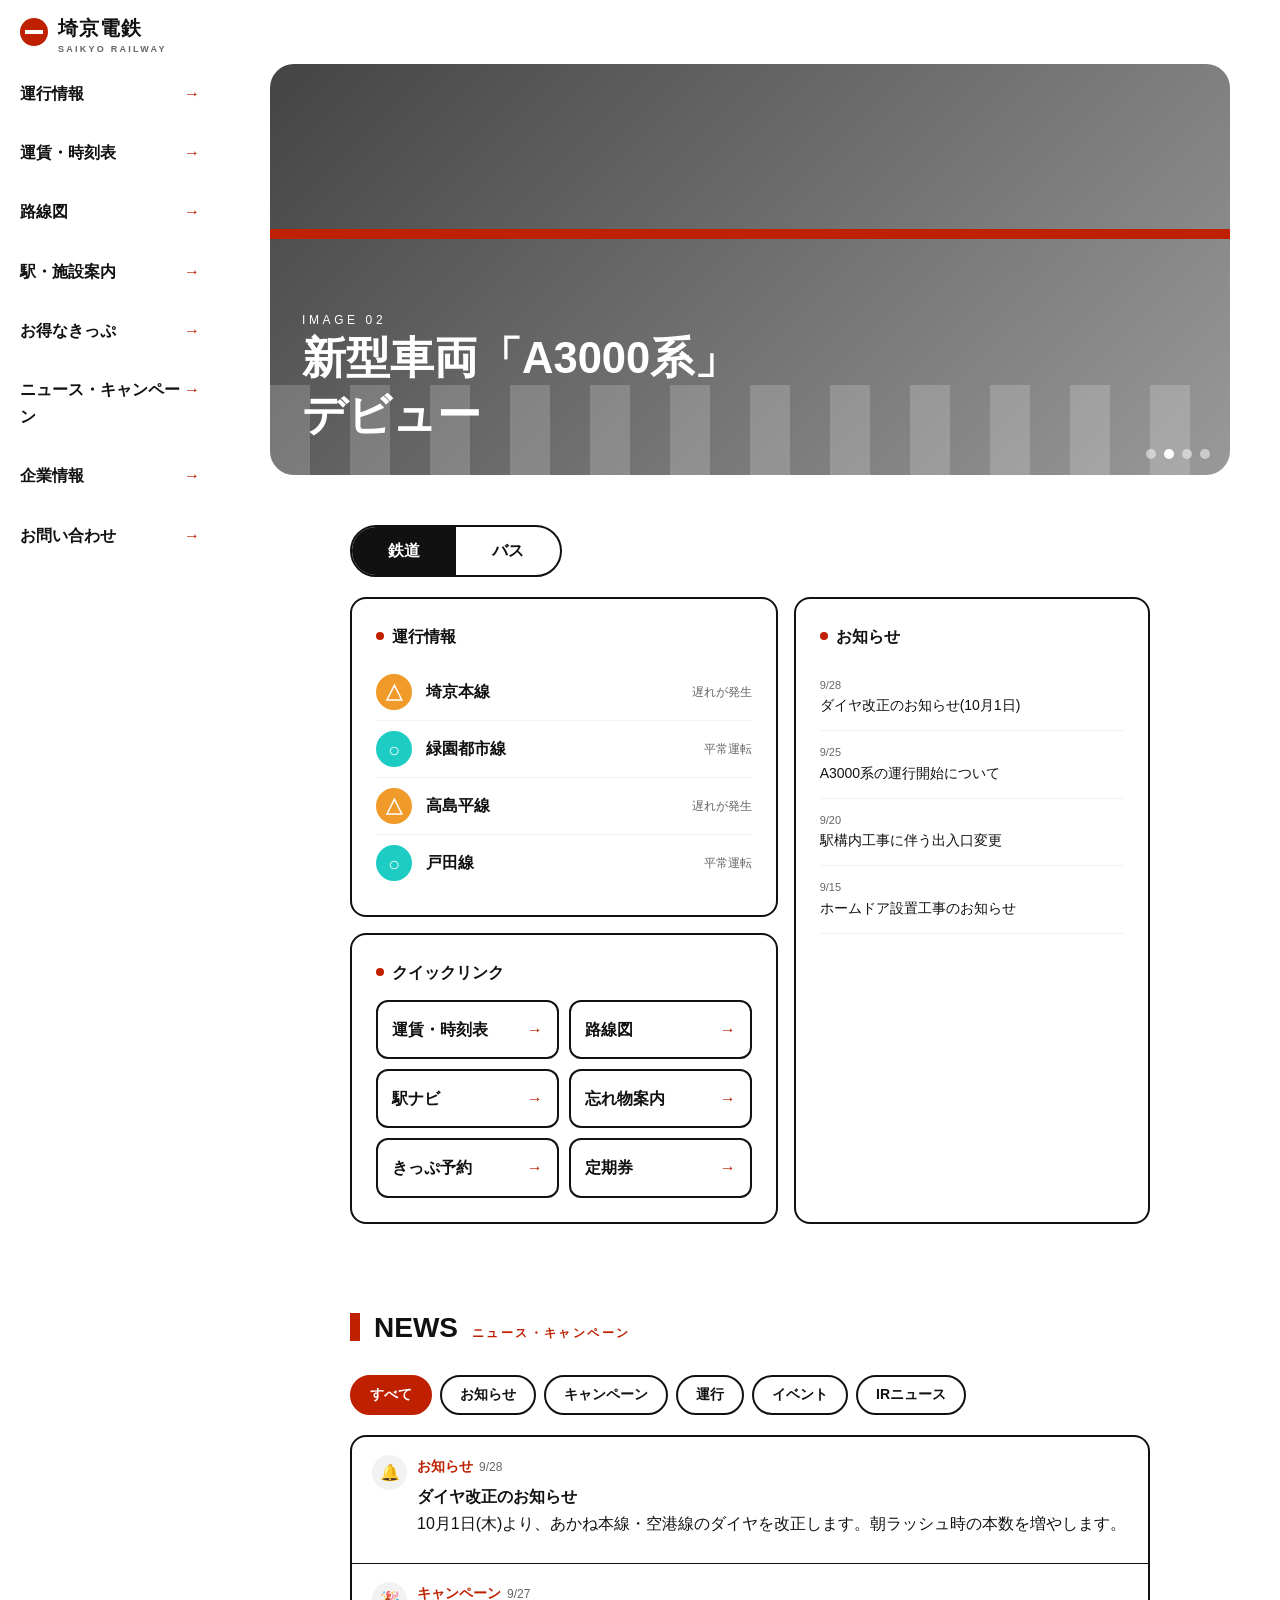
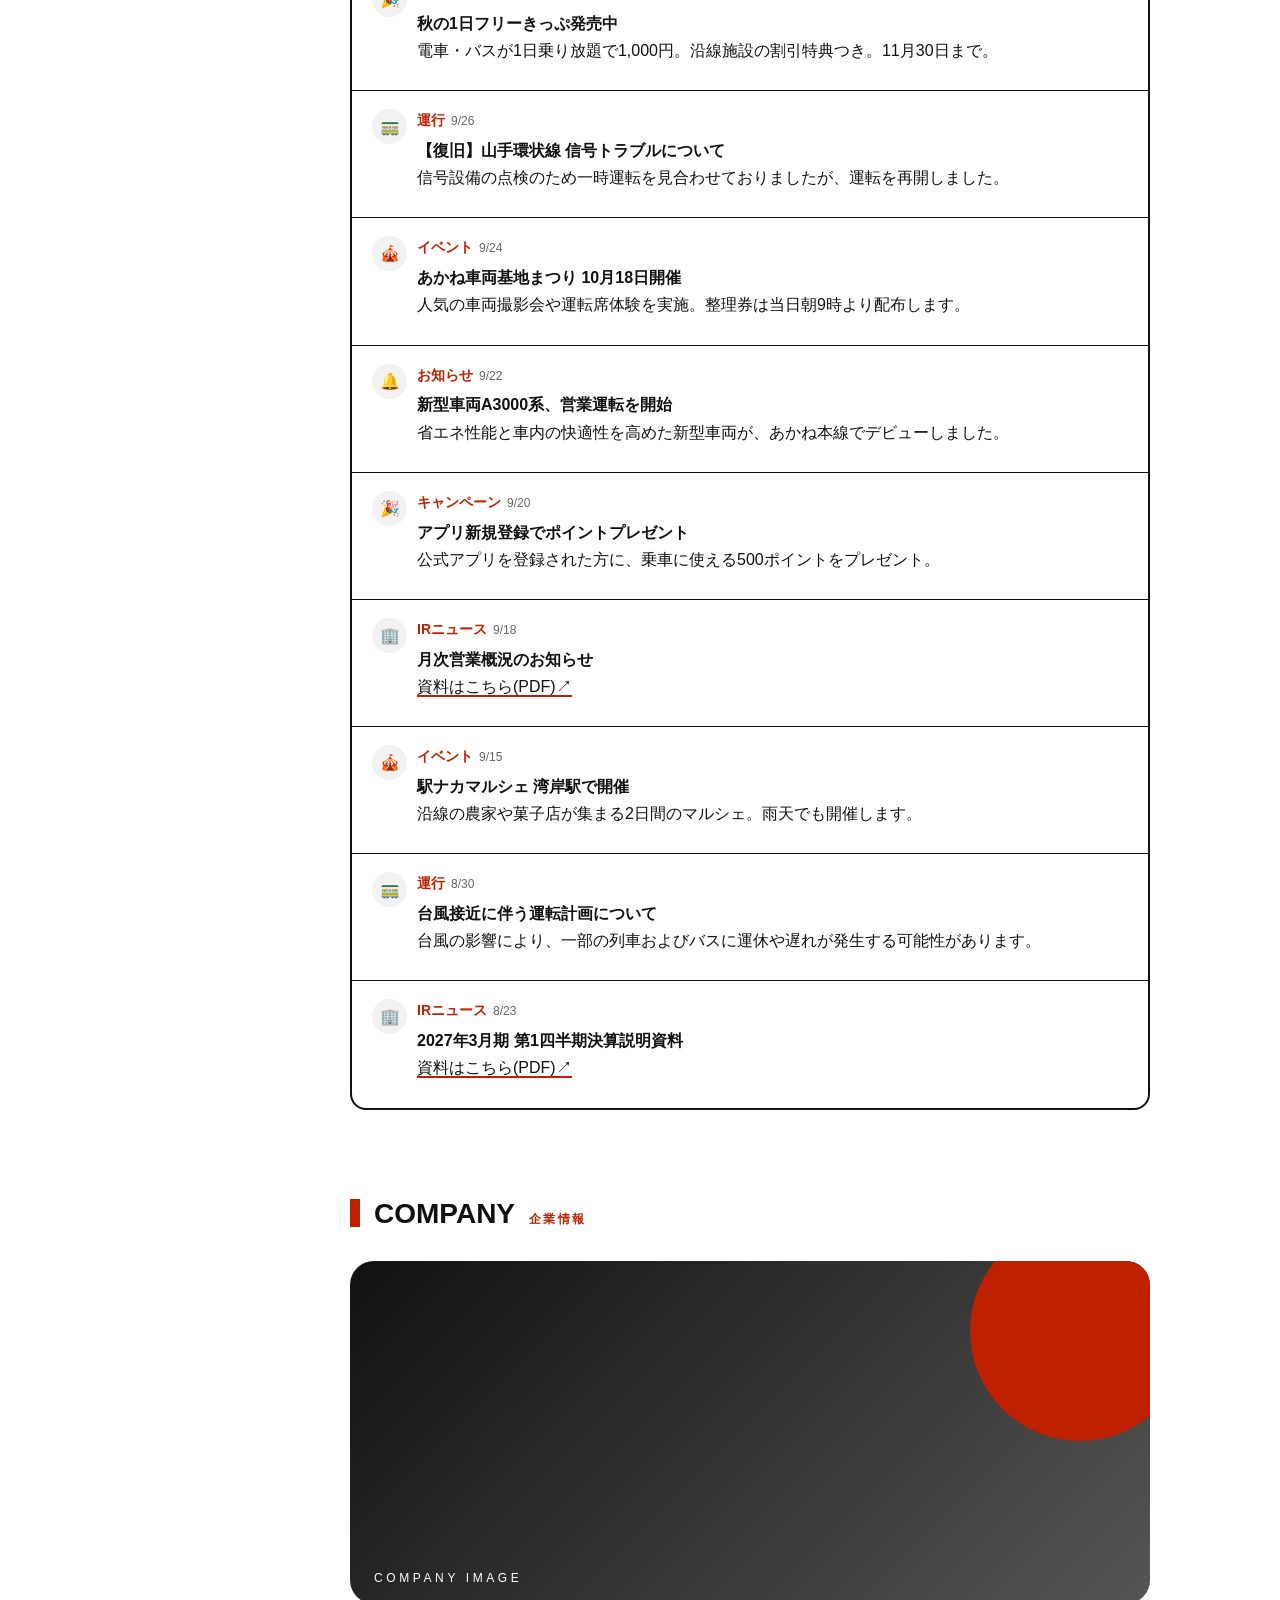
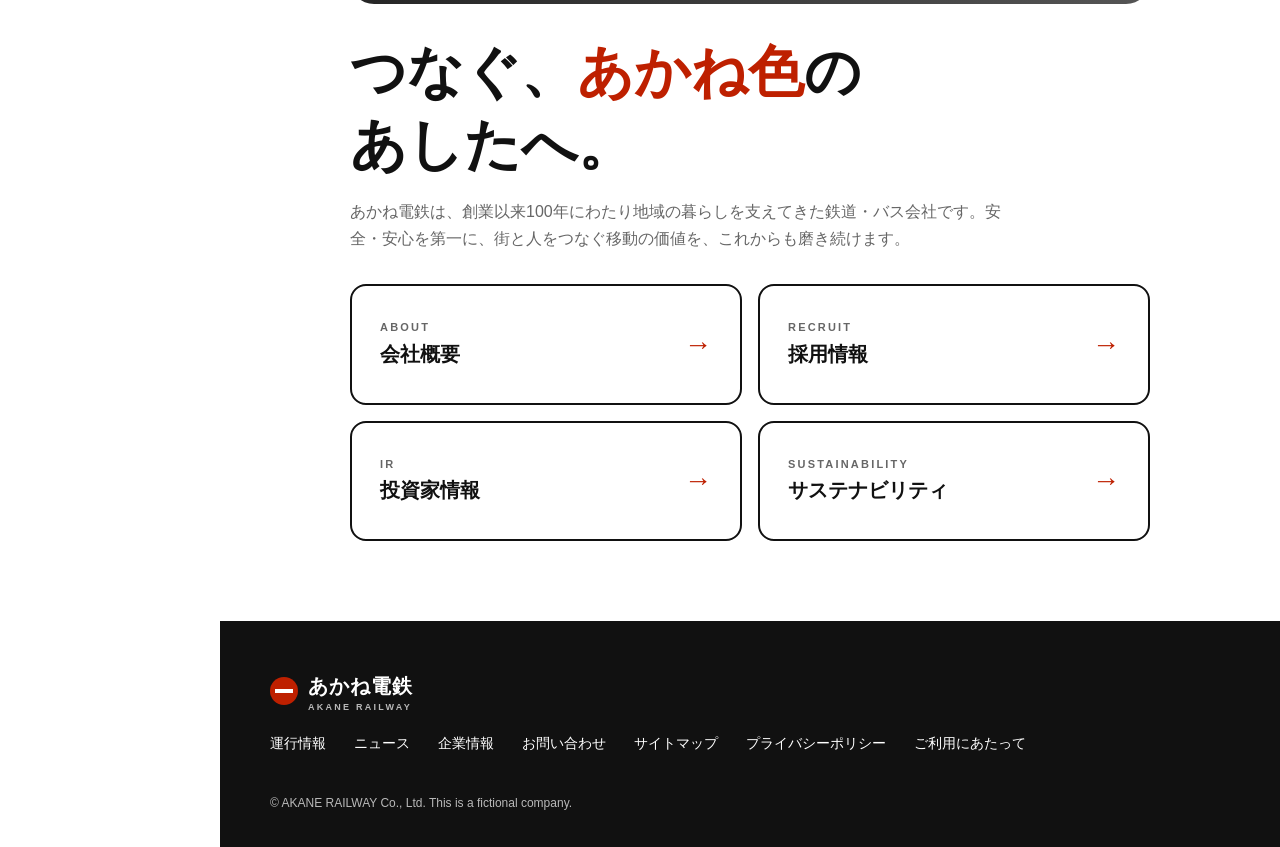
==== index.html @ d35dcc53 "add index" ====
<!DOCTYPE html>
<html lang="ja">

<head>
    <meta charset="UTF-8">
    <meta name="viewport" content="width=device-width, initial-scale=1, viewport-fit=cover">
    <title>埼京電鉄 | SAIKYO RAILWAY</title>
    <style>
        :root {
            --bg: #fff;
            --fg: #111;
            --sub: #666;
            --line: #111;
            --soft: #f2f2f2;
            --ac: #BE2000;
            --gap: 50px;
            --hh: 64px;
            --nw: 220px;
            box-sizing: border-box
        }

        @media (prefers-color-scheme:dark) {
            :root:not([data-theme="light"]) {
                --bg: #ffffff;
                --fg: #111;
                --sub: #aaa;
                --line: #eee;
                --soft: #eee;
            }
        }

        :root[data-theme="dark"] {
            --bg: #111;
            --fg: #fff;
            --sub: #aaa;
            --line: #fff;
            --soft: #222
        }

        *,
        *::before,
        *::after {
            box-sizing: border-box;
            margin: 0;
            padding: 0
        }

        html {
            scroll-behavior: smooth;
            scroll-padding-top: calc(var(--hh) + env(safe-area-inset-top, 0px) + 8px);
            height: auto
        }

        body {
            font-family: "Hiragino Sans", "Noto Sans JP", "Yu Gothic", Meiryo, sans-serif;
            background: var(--bg);
            color: var(--fg);
            line-height: 1.7;
            padding-bottom: env(safe-area-inset-bottom, 0px)
        }

        a {
            color: inherit;
            text-decoration: none
        }

        ul {
            list-style: none
        }

        button {
            font: inherit;
            color: inherit;
            background: none;
            border: 0;
            cursor: pointer
        }

        /* header */
        header {
            position: fixed;
            top: 0;
            left: 0;
            right: 0;
            z-index: 30;
            height: calc(var(--hh) + env(safe-area-inset-top, 0px));
            padding: env(safe-area-inset-top, 0px) 20px 0;
            background: #ffffffc5;
            display: flex;
            align-items: center;
            justify-content: space-between;
            backdrop-filter: blur(5px);
        }

        .logo {
            display: flex;
            align-items: center;
            gap: 10px;
            font-weight: 900;
            font-size: 20px;
            letter-spacing: .05em
        }

        .logo i {
            width: 28px;
            height: 28px;
            border-radius: 50%;
            background: var(--ac);
            position: relative;
            display: block
        }

        .logo i::after {
            content: "";
            position: absolute;
            left: 5px;
            right: 5px;
            top: 12px;
            height: 4px;
            background: #fff
        }

        .logo small {
            display: block;
            font-size: 9px;
            letter-spacing: .25em;
            color: var(--sub);
            font-weight: 700;
            line-height: 1
        }

        .burger {
            display: none;
            width: 44px;
            height: 44px;
            position: relative
        }

        .burger span {
            position: absolute;
            left: 10px;
            right: 10px;
            height: 3px;
            background: var(--fg);
            transition: .25s
        }

        .burger span:nth-child(1) {
            top: 14px
        }

        .burger span:nth-child(2) {
            top: 21px
        }

        .burger span:nth-child(3) {
            top: 28px
        }

        .burger[aria-expanded="true"] span:nth-child(1) {
            top: 21px;
            transform: rotate(45deg)
        }

        .burger[aria-expanded="true"] span:nth-child(2) {
            opacity: 0
        }

        .burger[aria-expanded="true"] span:nth-child(3) {
            top: 21px;
            transform: rotate(-45deg)
        }

        /* menu */
        nav {
            position: fixed;
            top: calc(var(--hh) + env(safe-area-inset-top, 0px));
            left: 0;
            bottom: 0;
            width: var(--nw);
            background: #ffffffc5;
            overflow-y: auto;
            z-index: 20;
            backdrop-filter: blur(5px);
        }

        nav a {
            display: flex;
            justify-content: space-between;
            padding: 16px 20px;
            font-weight: 700;
        }

        nav a::after {
            content: "→";
            color: var(--ac)
        }

        nav a:hover {
            background: var(--fg);
            color: var(--bg)
        }

        main {
            margin-left: var(--nw);
            padding-top: calc(var(--hh) + env(safe-area-inset-top, 0px))
        }

        section {
            padding: 0 var(--gap) 80px;
            max-width: 900px;
            margin: 0 auto;
        }

        h2 {
            font-size: 28px;
            font-weight: 900;
            display: flex;
            align-items: baseline;
            gap: 14px;
            margin-bottom: 24px
        }

        h2 span {
            font-size: 12px;
            letter-spacing: .2em;
            color: var(--ac)
        }

        h2::before {
            content: "";
            width: 10px;
            height: 28px;
            background: var(--ac);
            align-self: center
        }

        /* hero */
        .hero {
            margin: 0 50px 50px 50px;
            aspect-ratio: 21/9;
            min-height: 200px;
            border-radius: 24px;
            overflow: hidden;
            position: relative;
            background: var(--soft)
        }

        .slide {
            position: absolute;
            inset: 0;
            opacity: 0;
            transition: opacity .8s;
            display: flex;
            flex-direction: column;
            justify-content: flex-end;
            padding: 32px;
            color: #fff
        }

        .slide.on {
            opacity: 1
        }

        .slide b {
            font-size: clamp(20px, 3.4vw, 44px);
            line-height: 1.3;
            position: relative;
            z-index: 1
        }

        .slide em {
            font-style: normal;
            font-size: 12px;
            letter-spacing: .3em;
            position: relative;
            z-index: 1
        }

        .slide:nth-child(1) {
            background: linear-gradient(135deg, #222, #666)
        }

        .slide:nth-child(2) {
            background: linear-gradient(135deg, #444, #999)
        }

        .slide:nth-child(3) {
            background: linear-gradient(135deg, #111, #555)
        }

        .slide:nth-child(4) {
            background: linear-gradient(135deg, #333, #888)
        }

        .slide::before {
            content: "";
            position: absolute;
            left: 0;
            right: 0;
            bottom: 0;
            height: 22%;
            background: repeating-linear-gradient(90deg, rgba(255, 255, 255, .18) 0 40px, transparent 40px 80px)
        }

        .slide::after {
            content: "";
            position: absolute;
            left: 0;
            top: 40%;
            width: 100%;
            height: 10px;
            background: var(--ac)
        }

        .dots {
            position: absolute;
            right: 20px;
            bottom: 16px;
            display: flex;
            gap: 8px;
            z-index: 2
        }

        .dots i {
            width: 10px;
            height: 10px;
            border-radius: 50%;
            background: rgba(255, 255, 255, .5)
        }

        .dots i.on {
            background: #fff
        }

        /* tabs */
        .tabs {
            display: flex;
            margin-bottom: 20px;
            border: 2px solid var(--line);
            border-radius: 999px;
            overflow: hidden;
            width: fit-content
        }

        .tabs button {
            padding: 10px 36px;
            font-weight: 900
        }

        .tabs button[aria-selected="true"] {
            background: var(--fg);
            color: var(--bg)
        }

        .bento {
            display: grid;
            grid-template-columns: 1.2fr 1fr;
            grid-template-areas: "st nt" "lk nt";
            gap: 16px
        }

        .card {
            border: 2px solid var(--line);
            border-radius: 16px;
            padding: 24px
        }

        .card h3 {
            font-size: 16px;
            font-weight: 900;
            margin-bottom: 14px;
            display: flex;
            align-items: center;
            gap: 8px
        }

        .card h3::before {
            content: "";
            width: 8px;
            height: 8px;
            background: var(--ac);
            border-radius: 50%
        }

        .st {
            grid-area: st
        }

        .lk {
            grid-area: lk
        }

        .nt {
            grid-area: nt
        }

        .stat li {
            display: flex;
            align-items: center;
            gap: 14px;
            padding: 10px 0;
            border-bottom: 1px solid var(--soft)
        }

        .stat li:last-child {
            border: 0
        }

        .mark {
            width: 36px;
            height: 36px;
            border-radius: 50%;
            display: grid;
            place-items: center;
            font-weight: 900;
            font-size: 20px;
            flex: none;
            border: 2px solid var(--line);
            color:#fff
        }

        .mark.ok {
            background: #1dccc3;
            border-color: #1dccc3;
        }

        .mark.warn {
            background: #f09a2a;
            border-color: #f09a2a;
        }

        .mark.ng {
            background: var(--fg);
            border-color: var(--fg);
        }

        .stat small {
            color: var(--sub);
            margin-left: auto;
            font-size: 12px;
            text-align: right
        }

        .links {
            display: grid;
            grid-template-columns: repeat(2, 1fr);
            gap: 10px
        }

        .links a {
            border: 2px solid var(--line);
            border-radius: 12px;
            padding: 14px;
            font-weight: 700;
            display: flex;
            justify-content: space-between
        }

        .links a::after {
            content: "→";
            color: var(--ac)
        }

        .links a:hover {
            background: var(--fg);
            color: var(--bg)
        }

        .nt li a {
            display: block;
            padding: 12px 0;
            border-bottom: 1px solid var(--soft);
            font-size: 14px
        }

        .nt li a:hover {
            color: var(--ac)
        }

        .nt time {
            display: block;
            font-size: 11px;
            color: var(--sub)
        }

        /* news */
        .filter {
            display: flex;
            flex-wrap: wrap;
            gap: 8px;
            margin-bottom: 20px
        }

        .filter button {
            border: 2px solid var(--line);
            border-radius: 999px;
            padding: 6px 18px;
            font-weight: 700;
            font-size: 14px
        }

        .filter button[aria-pressed="true"] {
            background: var(--ac);
            border-color: var(--ac);
            color: #fff
        }

        .feed {
            border: 2px solid var(--line);
            border-radius: 16px;
            overflow: hidden
        }

        .post {
            display: flex;
            gap: 10px;
            padding: 18px 20px;
            border-bottom: 1px solid var(--line)
        }

        .post:last-child {
            border: 0
        }

        .av {
            width: 35px;
            height: 35px;
            border-radius: 999px;
            background: var(--soft);
            color: var(--bg);
            display: grid;
            place-items: center;
            font-weight: 900;
            flex: none
        }

        .pb {
            min-width: 0;
            flex: 1
        }

        .pn {
            font-size: 14px
        }

        .pn b {
            margin-right: 6px;
            color: var(--ac);
        }

        .pn span {
            color: var(--sub);
            font-size: 12px
        }

        .pt {
            margin: 4px 0 8px;
            overflow-wrap: anywhere
        }

        .tag {
            display: inline-block;
            font-size: 11px;
            font-weight: 700;
            border: 1.5px solid var(--ac);
            color: var(--ac);
            border-radius: 4px;
            padding: 0 8px
        }

        .post[hidden] {
            display: none
        }

        /* company */
        .co-img {
            aspect-ratio: 21/9;
            min-height: 180px;
            border-radius: 24px;
            background: linear-gradient(135deg, #111, #555);
            position: relative;
            overflow: hidden;
            margin-bottom: 32px
        }

        .co-img::before {
            content: "COMPANY IMAGE";
            position: absolute;
            left: 24px;
            bottom: 16px;
            color: #fff;
            font-size: 12px;
            letter-spacing: .3em
        }

        .co-img::after {
            content: "";
            position: absolute;
            right: -40px;
            top: -40px;
            width: 220px;
            height: 220px;
            border-radius: 50%;
            background: var(--ac)
        }

        .catch {
            font-size: clamp(28px, 4.6vw, 56px);
            font-weight: 900;
            line-height: 1.3;
            margin-bottom: 16px
        }

        .catch em {
            font-style: normal;
            color: var(--ac)
        }

        .desc {
            max-width: 680px;
            color: var(--sub);
            margin-bottom: 32px
        }

        .big {
            display: grid;
            grid-template-columns: repeat(2, 1fr);
            gap: 16px
        }

        .big a {
            border: 2px solid var(--line);
            border-radius: 16px;
            padding: 32px 28px;
            font-size: 20px;
            font-weight: 900;
            display: flex;
            justify-content: space-between;
            align-items: center
        }

        .big a small {
            display: block;
            font-size: 11px;
            letter-spacing: .2em;
            color: var(--sub)
        }

        .big a::after {
            content: "→";
            color: var(--ac);
            font-size: 28px
        }

        .big a:hover {
            background: var(--fg);
            color: var(--bg)
        }

        .big a:hover small {
            color: var(--bg)
        }

        footer {
            margin-left: var(--nw);
            background: var(--fg);
            color: var(--bg);
            padding: 48px var(--gap) 32px
        }

        footer .fl {
            display: flex;
            flex-wrap: wrap;
            gap: 12px 28px;
            margin: 20px 0 32px;
            font-size: 14px
        }

        footer .fl a:hover {
            color: var(--ac)
        }

        footer small {
            opacity: .7;
            font-size: 12px
        }

        @media (max-width:900px) {
            :root {
                --gap: 20px;
                --nw: 0px
            }

            .burger {
                display: block
            }

            nav {
                width: 100%;
                transform: translateX(-100%);
                transition: transform .3s;
                border-right: 0
            }

            nav.open {
                transform: none
            }

            .bento {
                grid-template-columns: 1fr;
                grid-template-areas: "st" "lk" "nt"
            }

            .big {
                grid-template-columns: 1fr
            }

            .hero {
                aspect-ratio: 1/1;
                margin: 0 0 20px 0;
                border-radius: 0;
            }

            .co-img {
                aspect-ratio: 16/10
            }

            .slide {
                padding: 20px
            }

            h2 {
                font-size: 24px
            }
        }
    </style>
</head>

<body>
    <header>
        <a href="#top" class="logo"><i></i>
            <div>埼京電鉄<small>SAIKYO RAILWAY</small></div>
        </a>
        <button class="burger" id="burger" aria-label="メニュー" aria-expanded="false"
            aria-controls="menu"><span></span><span></span><span></span></button>
    </header>

    <nav id="menu" aria-label="メインメニュー">
        <a href="#info">運行情報</a>
        <a href="#info">運賃・時刻表</a>
        <a href="#info">路線図</a>
        <a href="#info">駅・施設案内</a>
        <a href="#info">お得なきっぷ</a>
        <a href="#news">ニュース・キャンペーン</a>
        <a href="#company">企業情報</a>
        <a href="#footer">お問い合わせ</a>
    </nav>

    <main id="top">
        <div class="hero" id="hero" aria-label="トップ画像">
            <div class="slide on"><em>IMAGE 01</em><b>あかね色の街を、<br>ゆっくり走る。</b></div>
            <div class="slide"><em>IMAGE 02</em><b>新型車両「A3000系」<br>デビュー</b></div>
            <div class="slide"><em>IMAGE 03</em><b>湾岸線で見る、<br>朝焼けの海。</b></div>
            <div class="slide"><em>IMAGE 04</em><b>バスと電車を、<br>もっとひとつに。</b></div>
            <div class="dots"><i class="on"></i><i></i><i></i><i></i></div>
        </div>

        <section id="info">
            <div class="tabs" role="tablist">
                <button role="tab" aria-selected="true" data-t="rail">鉄道</button>
                <button role="tab" aria-selected="false" data-t="bus">バス</button>
            </div>
            <div class="bento">
                <div class="card st">
                    <h3>運行情報</h3>
                    <ul class="stat" id="stat"></ul>
                </div>
                <div class="card lk">
                    <h3>クイックリンク</h3>
                    <div class="links" id="links"></div>
                </div>
                <div class="card nt">
                    <h3>お知らせ</h3>
                    <ul id="notices"></ul>
                </div>
            </div>
        </section>

        <section id="news">
            <h2>NEWS <span>ニュース・キャンペーン</span></h2>
            <div class="filter" id="filter">
                <button aria-pressed="true" data-c="all">すべて</button>
                <button aria-pressed="false" data-c="お知らせ">お知らせ</button>
                <button aria-pressed="false" data-c="キャンペーン">キャンペーン</button>
                <button aria-pressed="false" data-c="運行">運行</button>
                <button aria-pressed="false" data-c="イベント">イベント</button>
                <button aria-pressed="false" data-c="IRニュース">IRニュース</button>
            </div>
            <div class="feed" id="feed"></div>
        </section>

        <section id="company">
            <h2>COMPANY <span>企業情報</span></h2>
            <div class="co-img"></div>
            <p class="catch">つなぐ、<em>あかね色</em>の<br>あしたへ。</p>
            <p class="desc">あかね電鉄は、創業以来100年にわたり地域の暮らしを支えてきた鉄道・バス会社です。安全・安心を第一に、街と人をつなぐ移動の価値を、これからも磨き続けます。</p>
            <div class="big">
                <a href="#company">
                    <div><small>ABOUT</small>会社概要</div>
                </a>
                <a href="#company">
                    <div><small>RECRUIT</small>採用情報</div>
                </a>
                <a href="#company">
                    <div><small>IR</small>投資家情報</div>
                </a>
                <a href="#company">
                    <div><small>SUSTAINABILITY</small>サステナビリティ</div>
                </a>
            </div>
        </section>
    </main>

    <footer id="footer">
        <a href="#top" class="logo"><i></i>
            <div>あかね電鉄<small style="color:inherit;opacity:.7">AKANE RAILWAY</small></div>
        </a>
        <div class="fl">
            <a href="#info">運行情報</a><a href="#news">ニュース</a><a href="#company">企業情報</a><a href="#footer">お問い合わせ</a><a
                href="#footer">サイトマップ</a><a href="#footer">プライバシーポリシー</a><a href="#footer">ご利用にあたって</a>
        </div>
        <small>© AKANE RAILWAY Co., Ltd. This is a fictional company.</small>
    </footer>

    <script>
        const $ = s => document.querySelector(s), $$ = s => [...document.querySelectorAll(s)];
        // menu
        const burger = $('#burger'), menu = $('#menu');
        burger.onclick = () => { const o = menu.classList.toggle('open'); burger.setAttribute('aria-expanded', o) };
        $$('#menu a').forEach(a => a.onclick = () => { menu.classList.remove('open'); burger.setAttribute('aria-expanded', false) });
        // slider
        const sl = $$('.slide'), dt = $$('.dots i'); let n = 0;
        setInterval(() => { sl[n].classList.remove('on'); dt[n].classList.remove('on'); n = (n + 1) % sl.length; sl[n].classList.add('on'); dt[n].classList.add('on') }, 3000);
        // tabs
        const D = {
            rail: {
                lines: ['埼京本線', '緑園都市線', '高島平線', '戸田線'],
                links: ['運賃・時刻表', '路線図', '駅ナビ', '忘れ物案内', 'きっぷ予約', '定期券'],
                notices: [['9/28', 'ダイヤ改正のお知らせ(10月1日)'], ['9/25', 'A3000系の運行開始について'], ['9/20', '駅構内工事に伴う出入口変更'], ['9/15', 'ホームドア設置工事のお知らせ']]
            },
            bus: {
                lines: ['市内循環バス', '空港リムジン', '高原ライン', '海浜シャトル', '夜行高速バス'],
                links: ['バス時刻表', '路線図', 'バス停検索', '貸切バス', '乗車券・回数券', '忘れ物案内'],
                notices: [['9/29', '市内循環バス ルート一部変更'], ['9/24', '空港リムジン 増便のお知らせ'], ['9/18', 'バス停移設のお知らせ'], ['9/10', 'ICカード対応拡大について']]
            }
        };
        const M = { ok: ['○', 'ok', '平常運転'], warn: ['△', 'warn', '遅れが発生'], ng: ['×', 'ng', '運転見合わせ'] };
        function rnd() { const r = Math.random(); return r < .1 ? 'ng' : r < .7 ? 'ok' : 'warn' }
        function render(t) {
            const d = D[t];
            $('#stat').innerHTML = d.lines.map(l => { const m = M[rnd()]; return `<li><span class="mark ${m[1]}">${m[0]}</span><b>${l}</b><small>${m[2]}</small></li>` }).join('');
            $('#links').innerHTML = d.links.map(l => `<a href="#info">${l}</a>`).join('');
            $('#notices').innerHTML = d.notices.map(x => `<li><a href="#info"><time>${x[0]}</time>${x[1]}</a></li>`).join('');
        }
        $$('.tabs button').forEach(b => b.onclick = () => { $$('.tabs button').forEach(x => x.setAttribute('aria-selected', x === b)); render(b.dataset.t) });
        render('rail');
        // news
        const N = [
            ['お知らせ', 'ダイヤ改正のお知らせ', '10月1日(木)より、あかね本線・空港線のダイヤを改正します。朝ラッシュ時の本数を増やします。', '9/28', '🔔'],
            ['キャンペーン', '秋の1日フリーきっぷ発売中', '電車・バスが1日乗り放題で1,000円。沿線施設の割引特典つき。11月30日まで。', '9/27', '🎉'],
            ['運行', '【復旧】山手環状線 信号トラブルについて', '信号設備の点検のため一時運転を見合わせておりましたが、運転を再開しました。', '9/26', '🚃'],
            ['イベント', 'あかね車両基地まつり 10月18日開催', '人気の車両撮影会や運転席体験を実施。整理券は当日朝9時より配布します。', '9/24', '🎪'],
            ['お知らせ', '新型車両A3000系、営業運転を開始', '省エネ性能と車内の快適性を高めた新型車両が、あかね本線でデビューしました。', '9/22', '🔔'],
            ['キャンペーン', 'アプリ新規登録でポイントプレゼント', '公式アプリを登録された方に、乗車に使える500ポイントをプレゼント。', '9/20', '🎉'],
            ['IRニュース', '月次営業概況のお知らせ', '<a style="border-bottom:#be2000 solid 2px;" href="#">資料はこちら(PDF)↗</a>', '9/18', '🏢'],
            ['イベント', '駅ナカマルシェ 湾岸駅で開催', '沿線の農家や菓子店が集まる2日間のマルシェ。雨天でも開催します。', '9/15', '🎪'],
            ['運行', '台風接近に伴う運転計画について', '台風の影響により、一部の列車およびバスに運休や遅れが発生する可能性があります。', '8/30', '🚃'],
            ['IRニュース', '2027年3月期 第1四半期決算説明資料', '<a style="border-bottom:#be2000 solid 2px;" href="#">資料はこちら(PDF)↗</a>', '8/23', '🏢']];
        $('#feed').innerHTML = N.map(n => `<article class="post" data-c="${n[0]}"><div class="av">${n[4]}</div><div class="pb"><div class="pn"><b>${n[0]}</b><span>${n[3]}</span></div><p class="pt"><b>${n[1]}</b><br>${n[2]}</p></div></article>`).join('');
        $$('#filter button').forEach(b => b.onclick = () => {
            $$('#filter button').forEach(x => x.setAttribute('aria-pressed', x === b));
            $$('.post').forEach(p => p.hidden = b.dataset.c !== 'all' && p.dataset.c !== b.dataset.c)
        });
    </script>
</body>

</html>
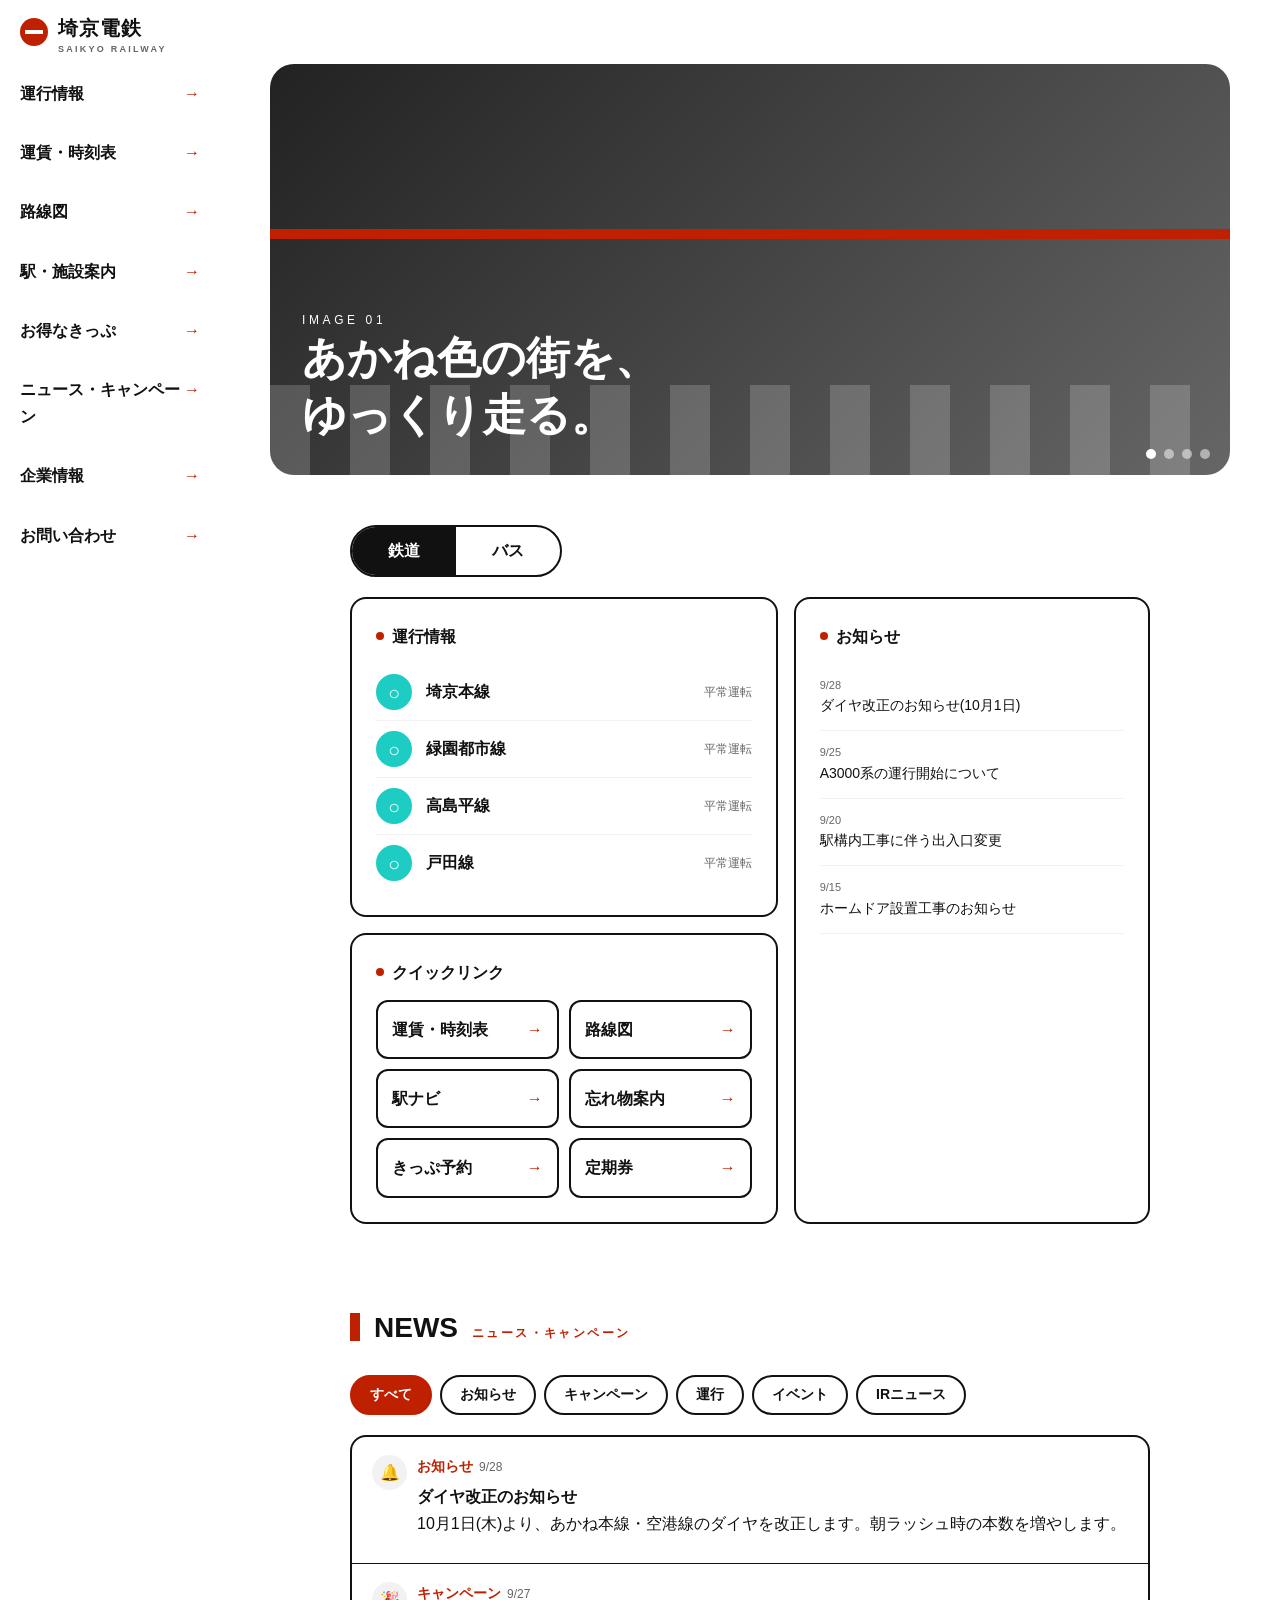
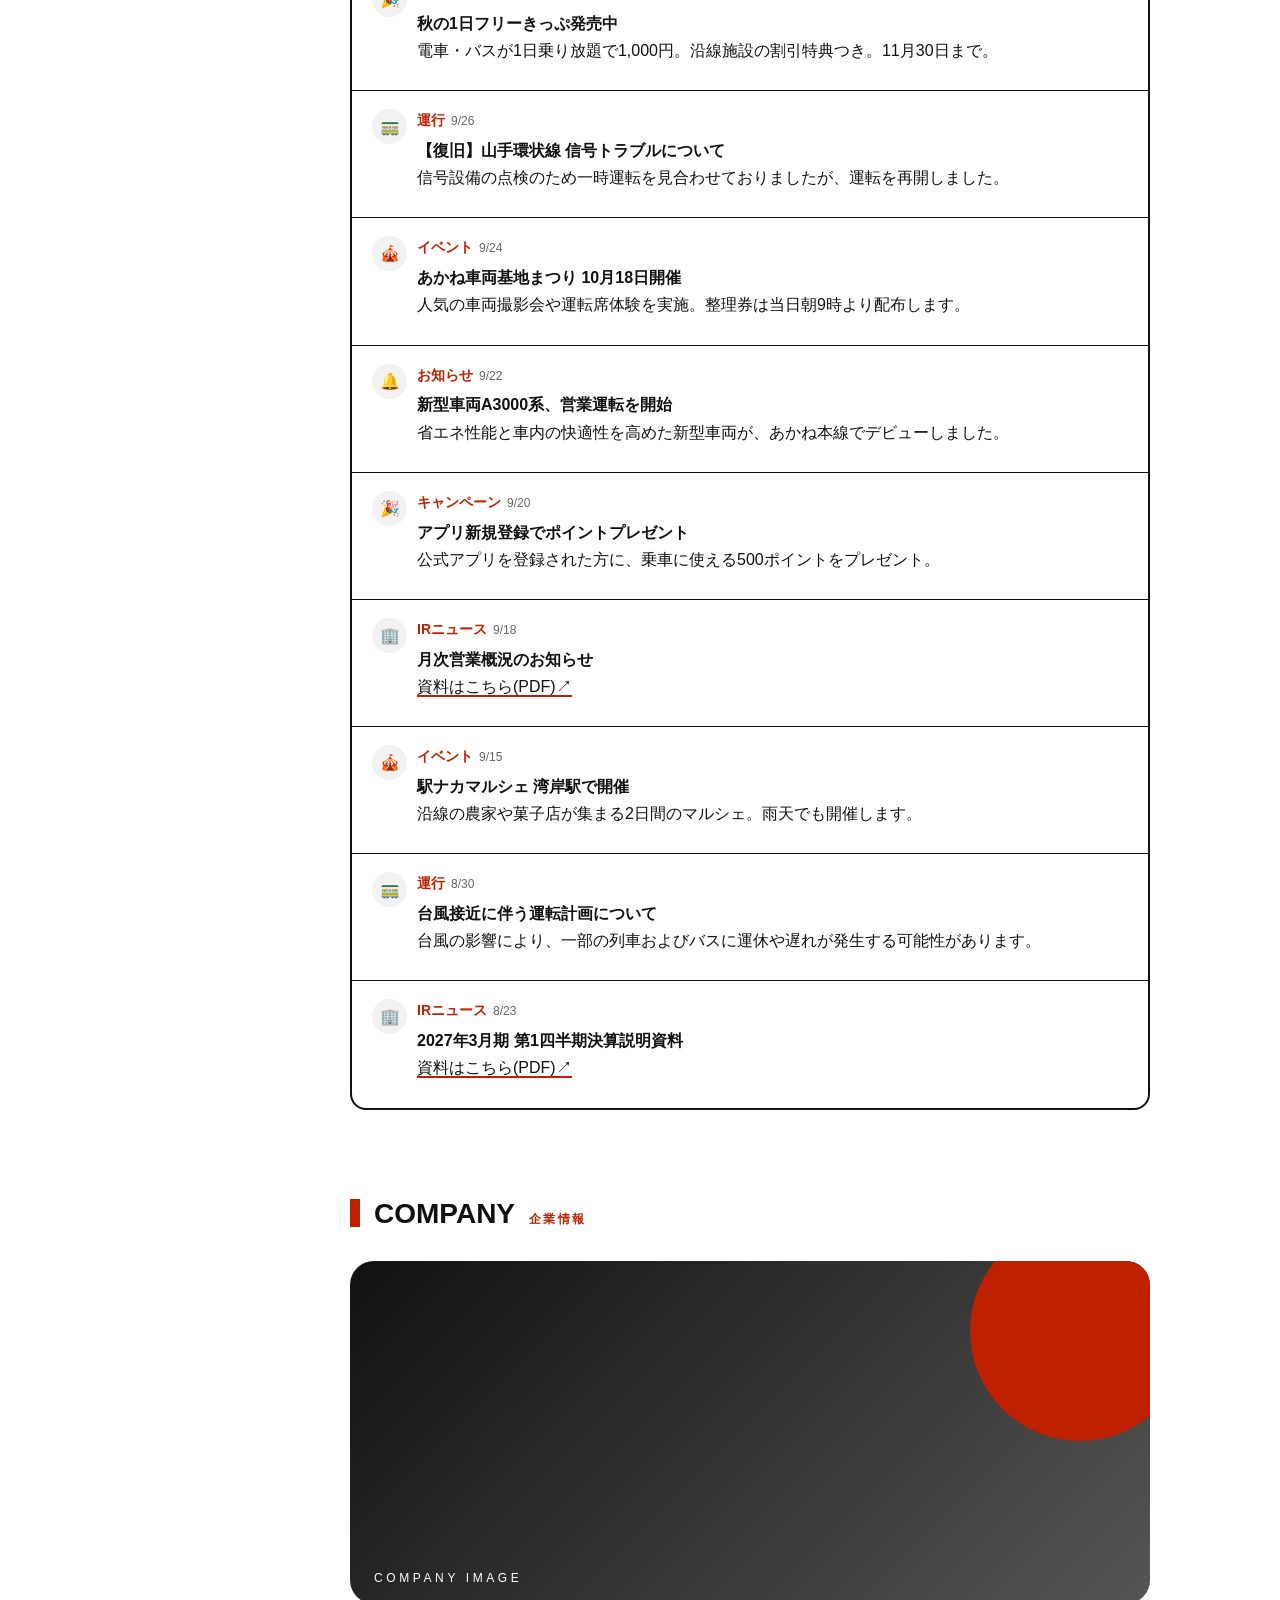
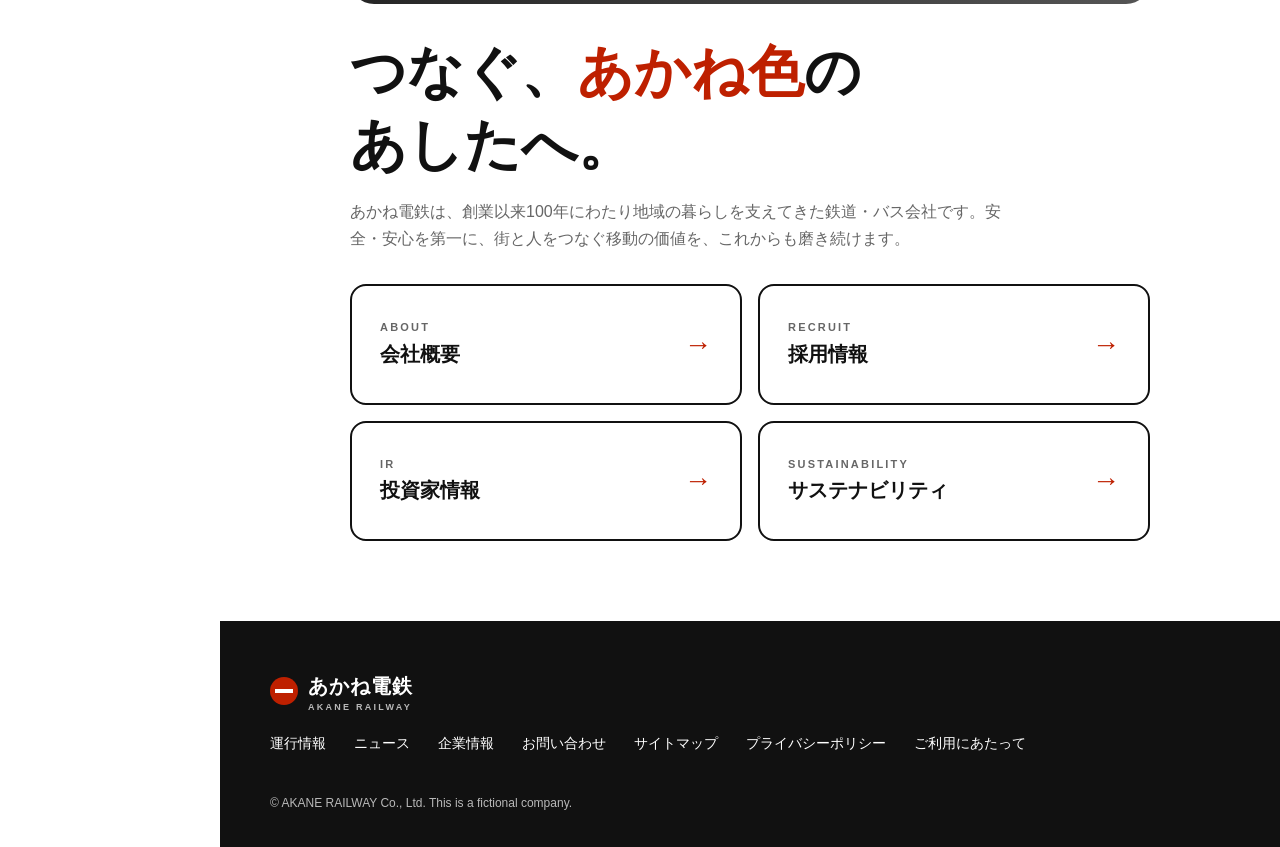
==== commit 33cdb3ad: "noindex" ====
--- a/index.html
+++ b/index.html
@@ -4,6 +4,7 @@
 <head>
     <meta charset="UTF-8">
     <meta name="viewport" content="width=device-width, initial-scale=1, viewport-fit=cover">
+    <meta name="robots" content="noindex, nofollow">
     <title>埼京電鉄 | SAIKYO RAILWAY</title>
     <style>
         :root {
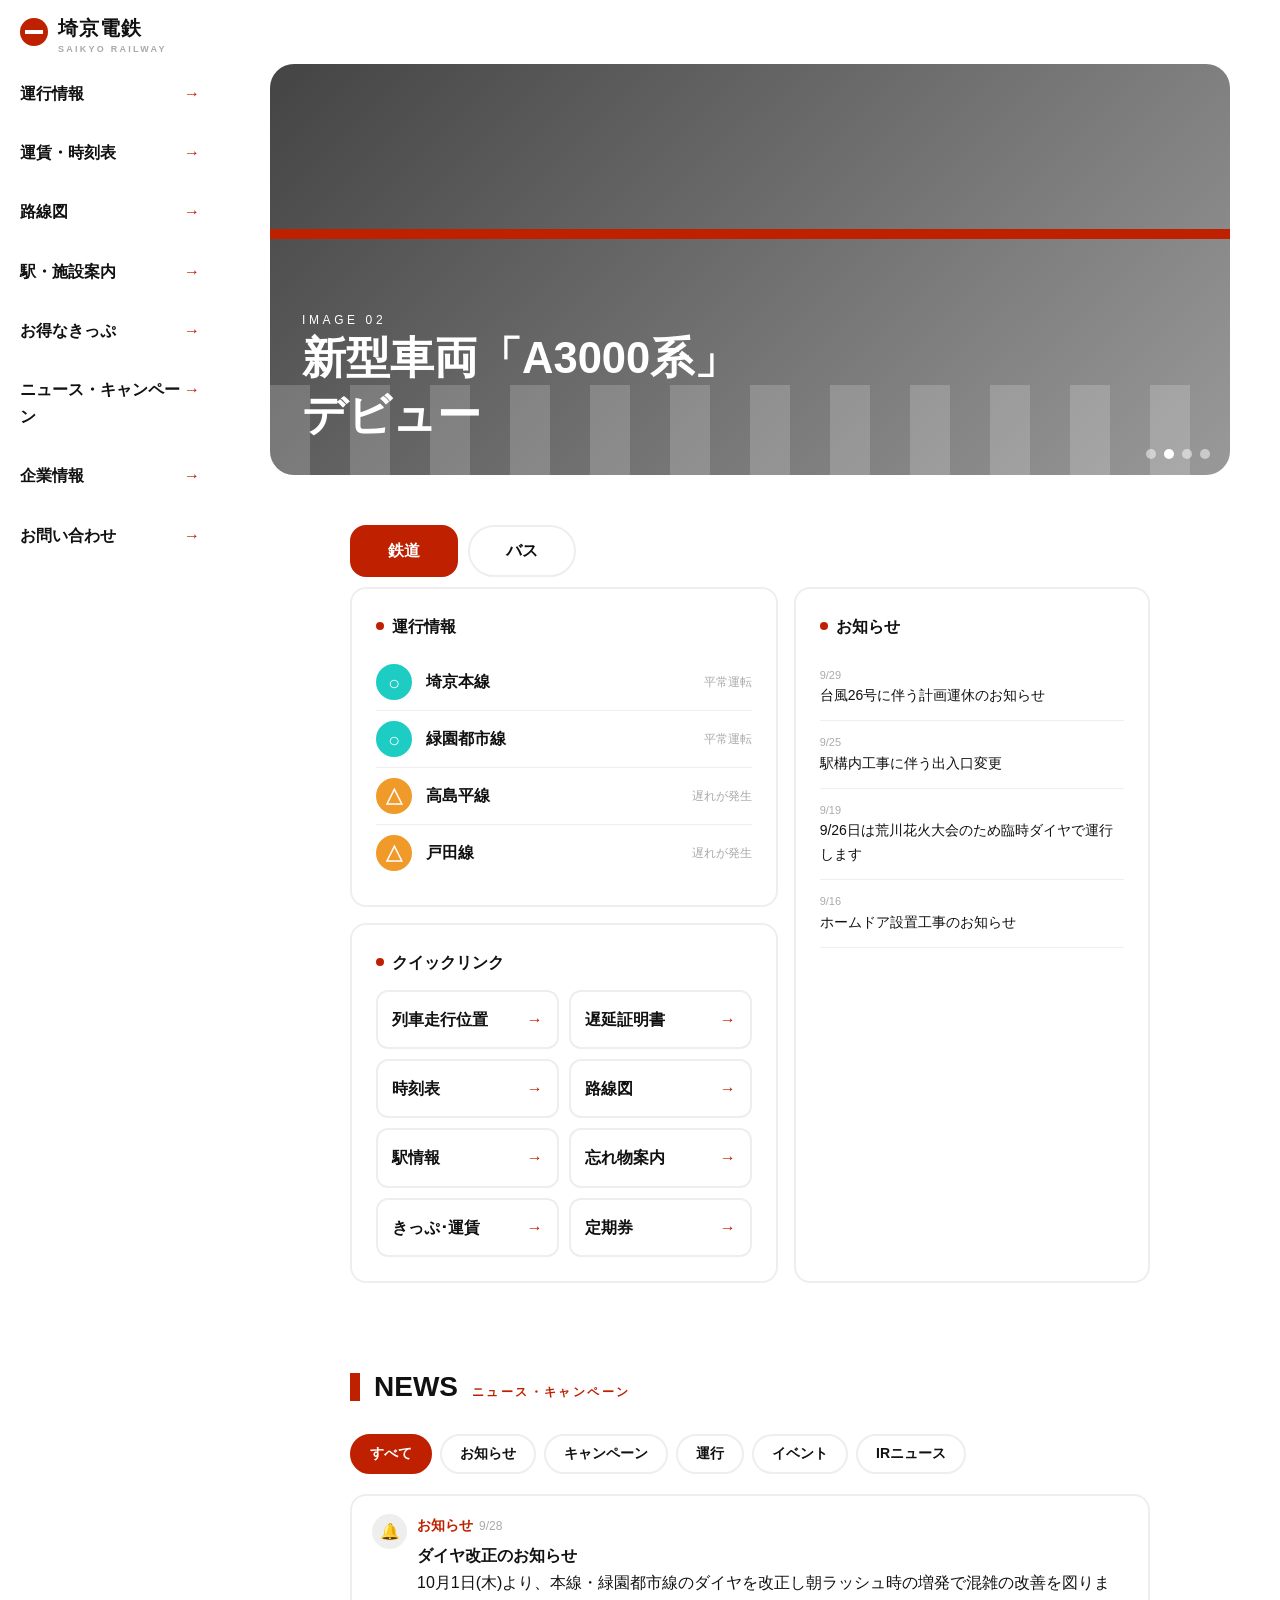
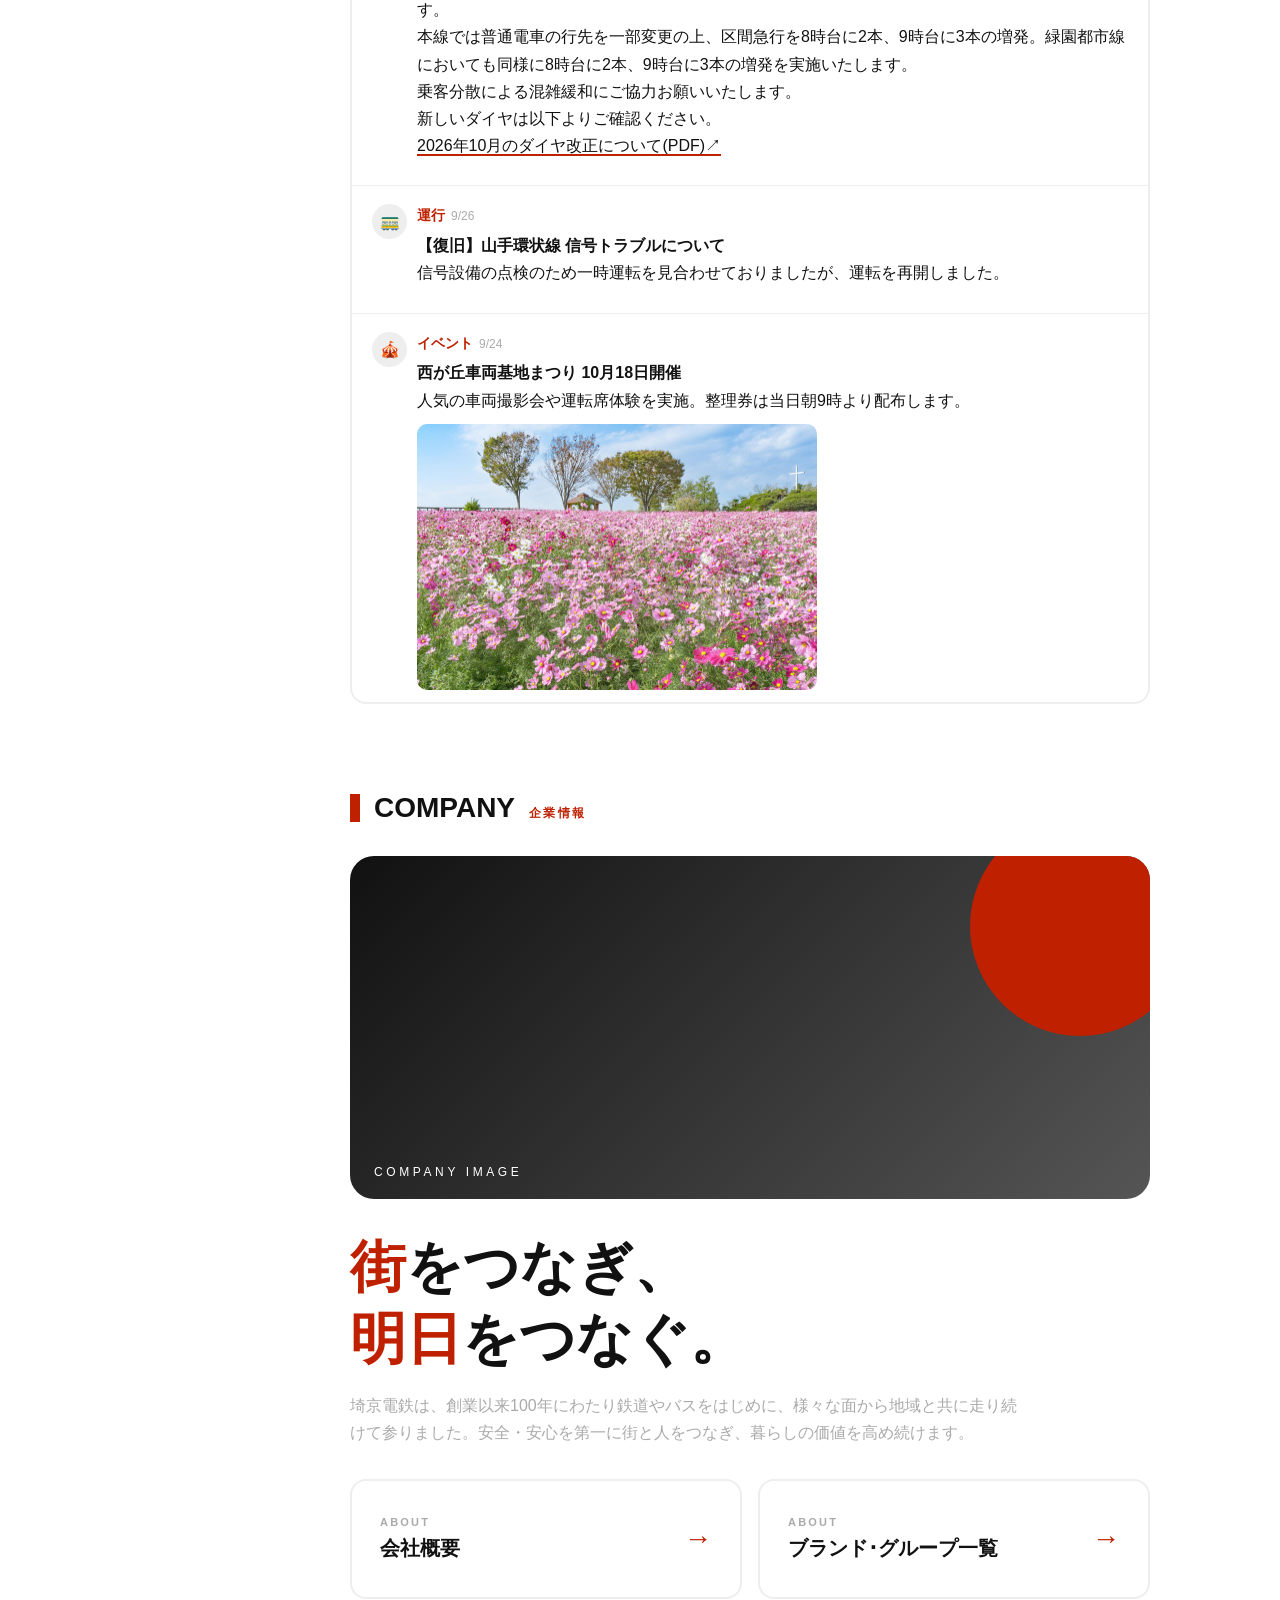
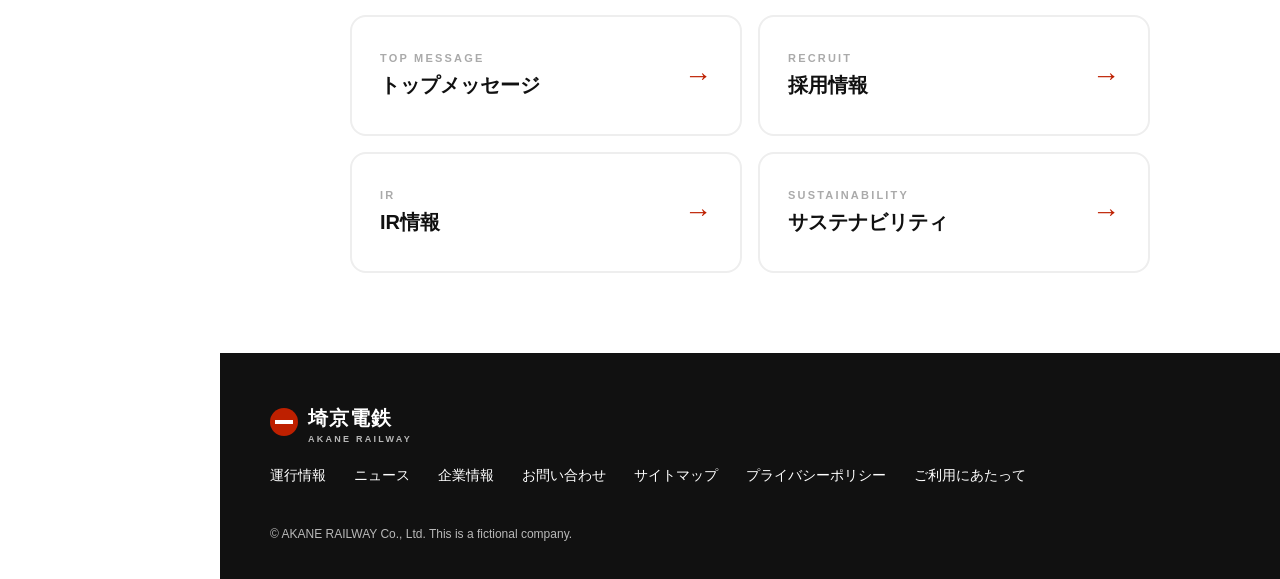
==== commit 12118ef6: "add page" ====
--- a/index.html
+++ b/index.html
@@ -6,741 +6,12 @@
     <meta name="viewport" content="width=device-width, initial-scale=1, viewport-fit=cover">
     <meta name="robots" content="noindex, nofollow">
     <title>埼京電鉄 | SAIKYO RAILWAY</title>
-    <style>
-        :root {
-            --bg: #fff;
-            --fg: #111;
-            --sub: #666;
-            --line: #111;
-            --soft: #f2f2f2;
-            --ac: #BE2000;
-            --gap: 50px;
-            --hh: 64px;
-            --nw: 220px;
-            box-sizing: border-box
-        }
-
-        @media (prefers-color-scheme:dark) {
-            :root:not([data-theme="light"]) {
-                --bg: #ffffff;
-                --fg: #111;
-                --sub: #aaa;
-                --line: #eee;
-                --soft: #eee;
-            }
-        }
-
-        :root[data-theme="dark"] {
-            --bg: #111;
-            --fg: #fff;
-            --sub: #aaa;
-            --line: #fff;
-            --soft: #222
-        }
-
-        *,
-        *::before,
-        *::after {
-            box-sizing: border-box;
-            margin: 0;
-            padding: 0
-        }
-
-        html {
-            scroll-behavior: smooth;
-            scroll-padding-top: calc(var(--hh) + env(safe-area-inset-top, 0px) + 8px);
-            height: auto
-        }
-
-        body {
-            font-family: "Hiragino Sans", "Noto Sans JP", "Yu Gothic", Meiryo, sans-serif;
-            background: var(--bg);
-            color: var(--fg);
-            line-height: 1.7;
-            padding-bottom: env(safe-area-inset-bottom, 0px)
-        }
-
-        a {
-            color: inherit;
-            text-decoration: none
-        }
-
-        ul {
-            list-style: none
-        }
-
-        button {
-            font: inherit;
-            color: inherit;
-            background: none;
-            border: 0;
-            cursor: pointer
-        }
-
-        /* header */
-        header {
-            position: fixed;
-            top: 0;
-            left: 0;
-            right: 0;
-            z-index: 30;
-            height: calc(var(--hh) + env(safe-area-inset-top, 0px));
-            padding: env(safe-area-inset-top, 0px) 20px 0;
-            background: #ffffffc5;
-            display: flex;
-            align-items: center;
-            justify-content: space-between;
-            backdrop-filter: blur(5px);
-        }
-
-        .logo {
-            display: flex;
-            align-items: center;
-            gap: 10px;
-            font-weight: 900;
-            font-size: 20px;
-            letter-spacing: .05em
-        }
-
-        .logo i {
-            width: 28px;
-            height: 28px;
-            border-radius: 50%;
-            background: var(--ac);
-            position: relative;
-            display: block
-        }
-
-        .logo i::after {
-            content: "";
-            position: absolute;
-            left: 5px;
-            right: 5px;
-            top: 12px;
-            height: 4px;
-            background: #fff
-        }
-
-        .logo small {
-            display: block;
-            font-size: 9px;
-            letter-spacing: .25em;
-            color: var(--sub);
-            font-weight: 700;
-            line-height: 1
-        }
-
-        .burger {
-            display: none;
-            width: 44px;
-            height: 44px;
-            position: relative
-        }
-
-        .burger span {
-            position: absolute;
-            left: 10px;
-            right: 10px;
-            height: 3px;
-            background: var(--fg);
-            transition: .25s
-        }
-
-        .burger span:nth-child(1) {
-            top: 14px
-        }
-
-        .burger span:nth-child(2) {
-            top: 21px
-        }
-
-        .burger span:nth-child(3) {
-            top: 28px
-        }
-
-        .burger[aria-expanded="true"] span:nth-child(1) {
-            top: 21px;
-            transform: rotate(45deg)
-        }
-
-        .burger[aria-expanded="true"] span:nth-child(2) {
-            opacity: 0
-        }
-
-        .burger[aria-expanded="true"] span:nth-child(3) {
-            top: 21px;
-            transform: rotate(-45deg)
-        }
-
-        /* menu */
-        nav {
-            position: fixed;
-            top: calc(var(--hh) + env(safe-area-inset-top, 0px));
-            left: 0;
-            bottom: 0;
-            width: var(--nw);
-            background: #ffffffc5;
-            overflow-y: auto;
-            z-index: 20;
-            backdrop-filter: blur(5px);
-        }
-
-        nav a {
-            display: flex;
-            justify-content: space-between;
-            padding: 16px 20px;
-            font-weight: 700;
-        }
-
-        nav a::after {
-            content: "→";
-            color: var(--ac)
-        }
-
-        nav a:hover {
-            background: var(--fg);
-            color: var(--bg)
-        }
-
-        main {
-            margin-left: var(--nw);
-            padding-top: calc(var(--hh) + env(safe-area-inset-top, 0px))
-        }
-
-        section {
-            padding: 0 var(--gap) 80px;
-            max-width: 900px;
-            margin: 0 auto;
-        }
-
-        h2 {
-            font-size: 28px;
-            font-weight: 900;
-            display: flex;
-            align-items: baseline;
-            gap: 14px;
-            margin-bottom: 24px
-        }
-
-        h2 span {
-            font-size: 12px;
-            letter-spacing: .2em;
-            color: var(--ac)
-        }
-
-        h2::before {
-            content: "";
-            width: 10px;
-            height: 28px;
-            background: var(--ac);
-            align-self: center
-        }
-
-        /* hero */
-        .hero {
-            margin: 0 50px 50px 50px;
-            aspect-ratio: 21/9;
-            min-height: 200px;
-            border-radius: 24px;
-            overflow: hidden;
-            position: relative;
-            background: var(--soft)
-        }
-
-        .slide {
-            position: absolute;
-            inset: 0;
-            opacity: 0;
-            transition: opacity .8s;
-            display: flex;
-            flex-direction: column;
-            justify-content: flex-end;
-            padding: 32px;
-            color: #fff
-        }
-
-        .slide.on {
-            opacity: 1
-        }
-
-        .slide b {
-            font-size: clamp(20px, 3.4vw, 44px);
-            line-height: 1.3;
-            position: relative;
-            z-index: 1
-        }
-
-        .slide em {
-            font-style: normal;
-            font-size: 12px;
-            letter-spacing: .3em;
-            position: relative;
-            z-index: 1
-        }
-
-        .slide:nth-child(1) {
-            background: linear-gradient(135deg, #222, #666)
-        }
-
-        .slide:nth-child(2) {
-            background: linear-gradient(135deg, #444, #999)
-        }
-
-        .slide:nth-child(3) {
-            background: linear-gradient(135deg, #111, #555)
-        }
-
-        .slide:nth-child(4) {
-            background: linear-gradient(135deg, #333, #888)
-        }
-
-        .slide::before {
-            content: "";
-            position: absolute;
-            left: 0;
-            right: 0;
-            bottom: 0;
-            height: 22%;
-            background: repeating-linear-gradient(90deg, rgba(255, 255, 255, .18) 0 40px, transparent 40px 80px)
-        }
-
-        .slide::after {
-            content: "";
-            position: absolute;
-            left: 0;
-            top: 40%;
-            width: 100%;
-            height: 10px;
-            background: var(--ac)
-        }
-
-        .dots {
-            position: absolute;
-            right: 20px;
-            bottom: 16px;
-            display: flex;
-            gap: 8px;
-            z-index: 2
-        }
-
-        .dots i {
-            width: 10px;
-            height: 10px;
-            border-radius: 50%;
-            background: rgba(255, 255, 255, .5)
-        }
-
-        .dots i.on {
-            background: #fff
-        }
-
-        /* tabs */
-        .tabs {
-            display: flex;
-            margin-bottom: 20px;
-            border: 2px solid var(--line);
-            border-radius: 999px;
-            overflow: hidden;
-            width: fit-content
-        }
-
-        .tabs button {
-            padding: 10px 36px;
-            font-weight: 900
-        }
-
-        .tabs button[aria-selected="true"] {
-            background: var(--fg);
-            color: var(--bg)
-        }
-
-        .bento {
-            display: grid;
-            grid-template-columns: 1.2fr 1fr;
-            grid-template-areas: "st nt" "lk nt";
-            gap: 16px
-        }
-
-        .card {
-            border: 2px solid var(--line);
-            border-radius: 16px;
-            padding: 24px
-        }
-
-        .card h3 {
-            font-size: 16px;
-            font-weight: 900;
-            margin-bottom: 14px;
-            display: flex;
-            align-items: center;
-            gap: 8px
-        }
-
-        .card h3::before {
-            content: "";
-            width: 8px;
-            height: 8px;
-            background: var(--ac);
-            border-radius: 50%
-        }
-
-        .st {
-            grid-area: st
-        }
-
-        .lk {
-            grid-area: lk
-        }
-
-        .nt {
-            grid-area: nt
-        }
-
-        .stat li {
-            display: flex;
-            align-items: center;
-            gap: 14px;
-            padding: 10px 0;
-            border-bottom: 1px solid var(--soft)
-        }
-
-        .stat li:last-child {
-            border: 0
-        }
-
-        .mark {
-            width: 36px;
-            height: 36px;
-            border-radius: 50%;
-            display: grid;
-            place-items: center;
-            font-weight: 900;
-            font-size: 20px;
-            flex: none;
-            border: 2px solid var(--line);
-            color:#fff
-        }
-
-        .mark.ok {
-            background: #1dccc3;
-            border-color: #1dccc3;
-        }
-
-        .mark.warn {
-            background: #f09a2a;
-            border-color: #f09a2a;
-        }
-
-        .mark.ng {
-            background: var(--fg);
-            border-color: var(--fg);
-        }
-
-        .stat small {
-            color: var(--sub);
-            margin-left: auto;
-            font-size: 12px;
-            text-align: right
-        }
-
-        .links {
-            display: grid;
-            grid-template-columns: repeat(2, 1fr);
-            gap: 10px
-        }
-
-        .links a {
-            border: 2px solid var(--line);
-            border-radius: 12px;
-            padding: 14px;
-            font-weight: 700;
-            display: flex;
-            justify-content: space-between
-        }
-
-        .links a::after {
-            content: "→";
-            color: var(--ac)
-        }
-
-        .links a:hover {
-            background: var(--fg);
-            color: var(--bg)
-        }
-
-        .nt li a {
-            display: block;
-            padding: 12px 0;
-            border-bottom: 1px solid var(--soft);
-            font-size: 14px
-        }
-
-        .nt li a:hover {
-            color: var(--ac)
-        }
-
-        .nt time {
-            display: block;
-            font-size: 11px;
-            color: var(--sub)
-        }
-
-        /* news */
-        .filter {
-            display: flex;
-            flex-wrap: wrap;
-            gap: 8px;
-            margin-bottom: 20px
-        }
-
-        .filter button {
-            border: 2px solid var(--line);
-            border-radius: 999px;
-            padding: 6px 18px;
-            font-weight: 700;
-            font-size: 14px
-        }
-
-        .filter button[aria-pressed="true"] {
-            background: var(--ac);
-            border-color: var(--ac);
-            color: #fff
-        }
-
-        .feed {
-            border: 2px solid var(--line);
-            border-radius: 16px;
-            overflow: hidden
-        }
-
-        .post {
-            display: flex;
-            gap: 10px;
-            padding: 18px 20px;
-            border-bottom: 1px solid var(--line)
-        }
-
-        .post:last-child {
-            border: 0
-        }
-
-        .av {
-            width: 35px;
-            height: 35px;
-            border-radius: 999px;
-            background: var(--soft);
-            color: var(--bg);
-            display: grid;
-            place-items: center;
-            font-weight: 900;
-            flex: none
-        }
-
-        .pb {
-            min-width: 0;
-            flex: 1
-        }
-
-        .pn {
-            font-size: 14px
-        }
-
-        .pn b {
-            margin-right: 6px;
-            color: var(--ac);
-        }
-
-        .pn span {
-            color: var(--sub);
-            font-size: 12px
-        }
-
-        .pt {
-            margin: 4px 0 8px;
-            overflow-wrap: anywhere
-        }
-
-        .tag {
-            display: inline-block;
-            font-size: 11px;
-            font-weight: 700;
-            border: 1.5px solid var(--ac);
-            color: var(--ac);
-            border-radius: 4px;
-            padding: 0 8px
-        }
-
-        .post[hidden] {
-            display: none
-        }
-
-        /* company */
-        .co-img {
-            aspect-ratio: 21/9;
-            min-height: 180px;
-            border-radius: 24px;
-            background: linear-gradient(135deg, #111, #555);
-            position: relative;
-            overflow: hidden;
-            margin-bottom: 32px
-        }
-
-        .co-img::before {
-            content: "COMPANY IMAGE";
-            position: absolute;
-            left: 24px;
-            bottom: 16px;
-            color: #fff;
-            font-size: 12px;
-            letter-spacing: .3em
-        }
-
-        .co-img::after {
-            content: "";
-            position: absolute;
-            right: -40px;
-            top: -40px;
-            width: 220px;
-            height: 220px;
-            border-radius: 50%;
-            background: var(--ac)
-        }
-
-        .catch {
-            font-size: clamp(28px, 4.6vw, 56px);
-            font-weight: 900;
-            line-height: 1.3;
-            margin-bottom: 16px
-        }
-
-        .catch em {
-            font-style: normal;
-            color: var(--ac)
-        }
-
-        .desc {
-            max-width: 680px;
-            color: var(--sub);
-            margin-bottom: 32px
-        }
-
-        .big {
-            display: grid;
-            grid-template-columns: repeat(2, 1fr);
-            gap: 16px
-        }
-
-        .big a {
-            border: 2px solid var(--line);
-            border-radius: 16px;
-            padding: 32px 28px;
-            font-size: 20px;
-            font-weight: 900;
-            display: flex;
-            justify-content: space-between;
-            align-items: center
-        }
-
-        .big a small {
-            display: block;
-            font-size: 11px;
-            letter-spacing: .2em;
-            color: var(--sub)
-        }
-
-        .big a::after {
-            content: "→";
-            color: var(--ac);
-            font-size: 28px
-        }
-
-        .big a:hover {
-            background: var(--fg);
-            color: var(--bg)
-        }
-
-        .big a:hover small {
-            color: var(--bg)
-        }
-
-        footer {
-            margin-left: var(--nw);
-            background: var(--fg);
-            color: var(--bg);
-            padding: 48px var(--gap) 32px
-        }
-
-        footer .fl {
-            display: flex;
-            flex-wrap: wrap;
-            gap: 12px 28px;
-            margin: 20px 0 32px;
-            font-size: 14px
-        }
-
-        footer .fl a:hover {
-            color: var(--ac)
-        }
-
-        footer small {
-            opacity: .7;
-            font-size: 12px
-        }
-
-        @media (max-width:900px) {
-            :root {
-                --gap: 20px;
-                --nw: 0px
-            }
-
-            .burger {
-                display: block
-            }
-
-            nav {
-                width: 100%;
-                transform: translateX(-100%);
-                transition: transform .3s;
-                border-right: 0
-            }
-
-            nav.open {
-                transform: none
-            }
-
-            .bento {
-                grid-template-columns: 1fr;
-                grid-template-areas: "st" "lk" "nt"
-            }
-
-            .big {
-                grid-template-columns: 1fr
-            }
-
-            .hero {
-                aspect-ratio: 1/1;
-                margin: 0 0 20px 0;
-                border-radius: 0;
-            }
-
-            .co-img {
-                aspect-ratio: 16/10
-            }
-
-            .slide {
-                padding: 20px
-            }
-
-            h2 {
-                font-size: 24px
-            }
-        }
-    </style>
+    <link rel="stylesheet" href="style.css">
 </head>
 
 <body>
     <header>
-        <a href="#top" class="logo"><i></i>
+        <a href="../../../../../" class="logo"><i></i>
             <div>埼京電鉄<small>SAIKYO RAILWAY</small></div>
         </a>
         <button class="burger" id="burger" aria-label="メニュー" aria-expanded="false"
@@ -804,17 +75,23 @@
         <section id="company">
             <h2>COMPANY <span>企業情報</span></h2>
             <div class="co-img"></div>
-            <p class="catch">つなぐ、<em>あかね色</em>の<br>あしたへ。</p>
-            <p class="desc">あかね電鉄は、創業以来100年にわたり地域の暮らしを支えてきた鉄道・バス会社です。安全・安心を第一に、街と人をつなぐ移動の価値を、これからも磨き続けます。</p>
+            <p class="catch"><em>街</em>をつなぎ、<br><em>明日</em>をつなぐ。</p>
+            <p class="desc">埼京電鉄は、創業以来100年にわたり鉄道やバスをはじめに、様々な面から地域と共に走り続けて参りました。安全・安心を第一に街と人をつなぎ、暮らしの価値を高め続けます。</p>
             <div class="big">
                 <a href="#company">
                     <div><small>ABOUT</small>会社概要</div>
+                </a>
+                <a href="grouplist.html">
+                    <div><small>ABOUT</small>ブランド･グループ一覧</div>
+                </a>
+                <a href="#company">
+                    <div><small>TOP MESSAGE</small>トップメッセージ</div>
                 </a>
                 <a href="#company">
                     <div><small>RECRUIT</small>採用情報</div>
                 </a>
                 <a href="#company">
-                    <div><small>IR</small>投資家情報</div>
+                    <div><small>IR</small>IR情報</div>
                 </a>
                 <a href="#company">
                     <div><small>SUSTAINABILITY</small>サステナビリティ</div>
@@ -825,7 +102,7 @@
 
     <footer id="footer">
         <a href="#top" class="logo"><i></i>
-            <div>あかね電鉄<small style="color:inherit;opacity:.7">AKANE RAILWAY</small></div>
+            <div>埼京電鉄<small style="color:inherit;opacity:.7">AKANE RAILWAY</small></div>
         </a>
         <div class="fl">
             <a href="#info">運行情報</a><a href="#news">ニュース</a><a href="#company">企業情報</a><a href="#footer">お問い合わせ</a><a
@@ -847,37 +124,38 @@
         const D = {
             rail: {
                 lines: ['埼京本線', '緑園都市線', '高島平線', '戸田線'],
-                links: ['運賃・時刻表', '路線図', '駅ナビ', '忘れ物案内', 'きっぷ予約', '定期券'],
-                notices: [['9/28', 'ダイヤ改正のお知らせ(10月1日)'], ['9/25', 'A3000系の運行開始について'], ['9/20', '駅構内工事に伴う出入口変更'], ['9/15', 'ホームドア設置工事のお知らせ']]
+                links: ['列車走行位置','遅延証明書','時刻表', '路線図', '駅情報', '忘れ物案内', 'きっぷ･運賃', '定期券'],
+                urls: ['#','#','#','routemap.html','#','#','#','#'],
+                notices: [['9/29', '台風26号に伴う計画運休のお知らせ'], ['9/25', '駅構内工事に伴う出入口変更'], ['9/19', '9/26日は荒川花火大会のため臨時ダイヤで運行します'], ['9/16', 'ホームドア設置工事のお知らせ']]
             },
             bus: {
-                lines: ['市内循環バス', '空港リムジン', '高原ライン', '海浜シャトル', '夜行高速バス'],
-                links: ['バス時刻表', '路線図', 'バス停検索', '貸切バス', '乗車券・回数券', '忘れ物案内'],
+                lines: ['路線バス', '空港リムジン', '通勤シャトル', '夜行高速バス'],
+                links: ['バス走行位置','時刻表', '路線図', '貸切バス', '乗車券・回数券', '忘れ物案内'],
+                urls: ['#','#','#','#','#','#'],
                 notices: [['9/29', '市内循環バス ルート一部変更'], ['9/24', '空港リムジン 増便のお知らせ'], ['9/18', 'バス停移設のお知らせ'], ['9/10', 'ICカード対応拡大について']]
             }
         };
         const M = { ok: ['○', 'ok', '平常運転'], warn: ['△', 'warn', '遅れが発生'], ng: ['×', 'ng', '運転見合わせ'] };
-        function rnd() { const r = Math.random(); return r < .1 ? 'ng' : r < .7 ? 'ok' : 'warn' }
+        function rnd() { const r = Math.random(); return r < .05 ? 'ng' : r < .7 ? 'ok' : 'warn' }
         function render(t) {
             const d = D[t];
             $('#stat').innerHTML = d.lines.map(l => { const m = M[rnd()]; return `<li><span class="mark ${m[1]}">${m[0]}</span><b>${l}</b><small>${m[2]}</small></li>` }).join('');
-            $('#links').innerHTML = d.links.map(l => `<a href="#info">${l}</a>`).join('');
+            $('#links').innerHTML = d.links.map((l, i) => `<a href="${d.urls[i]}">${l}</a>`).join('');
             $('#notices').innerHTML = d.notices.map(x => `<li><a href="#info"><time>${x[0]}</time>${x[1]}</a></li>`).join('');
         }
         $$('.tabs button').forEach(b => b.onclick = () => { $$('.tabs button').forEach(x => x.setAttribute('aria-selected', x === b)); render(b.dataset.t) });
         render('rail');
         // news
         const N = [
-            ['お知らせ', 'ダイヤ改正のお知らせ', '10月1日(木)より、あかね本線・空港線のダイヤを改正します。朝ラッシュ時の本数を増やします。', '9/28', '🔔'],
-            ['キャンペーン', '秋の1日フリーきっぷ発売中', '電車・バスが1日乗り放題で1,000円。沿線施設の割引特典つき。11月30日まで。', '9/27', '🎉'],
+            ['お知らせ', 'ダイヤ改正のお知らせ', '10月1日(木)より、本線・緑園都市線のダイヤを改正し朝ラッシュ時の増発で混雑の改善を図ります。<br>本線では普通電車の行先を一部変更の上、区間急行を8時台に2本、9時台に3本の増発。緑園都市線においても同様に8時台に2本、9時台に3本の増発を実施いたします。<br>乗客分散による混雑緩和にご協力お願いいたします。<br>新しいダイヤは以下よりご確認ください。<br><a href="#">2026年10月のダイヤ改正について(PDF)↗</a>', '9/28', '🔔'],
             ['運行', '【復旧】山手環状線 信号トラブルについて', '信号設備の点検のため一時運転を見合わせておりましたが、運転を再開しました。', '9/26', '🚃'],
-            ['イベント', 'あかね車両基地まつり 10月18日開催', '人気の車両撮影会や運転席体験を実施。整理券は当日朝9時より配布します。', '9/24', '🎪'],
-            ['お知らせ', '新型車両A3000系、営業運転を開始', '省エネ性能と車内の快適性を高めた新型車両が、あかね本線でデビューしました。', '9/22', '🔔'],
-            ['キャンペーン', 'アプリ新規登録でポイントプレゼント', '公式アプリを登録された方に、乗車に使える500ポイントをプレゼント。', '9/20', '🎉'],
-            ['IRニュース', '月次営業概況のお知らせ', '<a style="border-bottom:#be2000 solid 2px;" href="#">資料はこちら(PDF)↗</a>', '9/18', '🏢'],
-            ['イベント', '駅ナカマルシェ 湾岸駅で開催', '沿線の農家や菓子店が集まる2日間のマルシェ。雨天でも開催します。', '9/15', '🎪'],
+            ['イベント', '西が丘車両基地まつり 10月18日開催', '人気の車両撮影会や運転席体験を実施。整理券は当日朝9時より配布します。<br><img src="img/zubottyDSC08011-269_TP_V.jpg" alt="">', '9/24', '🎪'],
+            ['お知らせ', '新型車両A3000系、営業運転を開始', '省エネ性能と車内の快適性を高めた新型車両がデビューしました!!<br><img src="img/eb4f4307-8180-45af-a52f-f1608ca1acaf.png" alt="">', '9/22', '🔔'],
+            ['キャンペーン', '💰️アプリ新規登録でポイントプレゼント🎁', '公式アプリをインストール→新規アカウント登録で、お買い物などに使える1000ポイントが必ず貰えるキャンペーン実施中！<br>ぜひこの機会に埼京電鉄アプリでお得で便利な生活を！<br><img src="img/appPR.jpg" alt="">', '9/20', '🎉'],
+            ['IRニュース', '月次営業概況のお知らせ', '<a href="#">資料はこちら(PDF)↗</a>', '9/18', '🏢'],
+            ['イベント', '＼鳩ヶ谷フラワーフェス 開催中！／', '色とりどりの花と豊かな季節を楽しみましょう！！16日と17日の2日間の開催(雨天決行)です。<br><img src="img/zubottyDSC08011-269_TP_V.jpg" alt="">', '9/15', '🎪'],
             ['運行', '台風接近に伴う運転計画について', '台風の影響により、一部の列車およびバスに運休や遅れが発生する可能性があります。', '8/30', '🚃'],
-            ['IRニュース', '2027年3月期 第1四半期決算説明資料', '<a style="border-bottom:#be2000 solid 2px;" href="#">資料はこちら(PDF)↗</a>', '8/23', '🏢']];
+            ['IRニュース', '2027年3月期 第1四半期決算説明資料', '<a href="#">資料はこちら(PDF)↗</a>', '8/23', '🏢']];
         $('#feed').innerHTML = N.map(n => `<article class="post" data-c="${n[0]}"><div class="av">${n[4]}</div><div class="pb"><div class="pn"><b>${n[0]}</b><span>${n[3]}</span></div><p class="pt"><b>${n[1]}</b><br>${n[2]}</p></div></article>`).join('');
         $$('#filter button').forEach(b => b.onclick = () => {
             $$('#filter button').forEach(x => x.setAttribute('aria-pressed', x === b));
--- a/style.css
+++ b/style.css
@@ -0,0 +1,746 @@
+:root {
+    --bg: #fff;
+    --fg: #111;
+    --sub: #aaa;
+    --line: #eee;
+    --soft: #eee;
+    --ac: #be2000;
+    --gap: 50px;
+    --hh: 64px;
+    --nw: 220px;
+    box-sizing: border-box
+}
+
+/*@media (prefers-color-scheme:dark) {
+    :root:not([data-theme="light"]) {
+        --bg: #111;
+        --fg: #fff;
+        --sub: #bbb;
+        --line: #333;
+        --soft: #222;BE2000
+    }
+}
+*/
+
+:root[data-theme="dark"] {
+    --bg: #111;
+    --fg: #fff;
+    --sub: #aaa;
+    --line: #fff;
+    --soft: #222
+}
+
+*,
+*::before,
+*::after {
+    box-sizing: border-box;
+    margin: 0;
+    padding: 0
+}
+
+html {
+    scroll-behavior: smooth;
+    scroll-padding-top: calc(var(--hh) + env(safe-area-inset-top, 0px) + 8px);
+    height: auto
+}
+
+body {
+    font-family: "Hiragino Sans", "Noto Sans JP", "Yu Gothic", Meiryo, sans-serif;
+    background: var(--bg);
+    color: var(--fg);
+    line-height: 1.7;
+    padding-bottom: env(safe-area-inset-bottom, 0px)
+}
+
+a {
+    color: inherit;
+    text-decoration: none
+}
+
+ul {
+    list-style: none
+}
+
+button {
+    font: inherit;
+    color: inherit;
+    background: none;
+    border: 0;
+    cursor: pointer
+}
+
+/* header */
+header {
+    position: fixed;
+    top: 0;
+    left: 0;
+    right: 0;
+    z-index: 30;
+    height: calc(var(--hh) + env(safe-area-inset-top, 0px));
+    padding: env(safe-area-inset-top, 0px) 20px 0;
+    background: #ffffffc5;
+    display: flex;
+    align-items: center;
+    justify-content: space-between;
+    backdrop-filter: blur(5px);
+}
+
+.logo {
+    display: flex;
+    align-items: center;
+    gap: 10px;
+    font-weight: 900;
+    font-size: 20px;
+    letter-spacing: .05em
+}
+
+.logo i {
+    width: 28px;
+    height: 28px;
+    border-radius: 50%;
+    background: var(--ac);
+    position: relative;
+    display: block
+}
+
+.logo i::after {
+    content: "";
+    position: absolute;
+    left: 5px;
+    right: 5px;
+    top: 12px;
+    height: 4px;
+    background: #fff
+}
+
+.logo small {
+    display: block;
+    font-size: 9px;
+    letter-spacing: .25em;
+    color: var(--sub);
+    font-weight: 700;
+    line-height: 1
+}
+
+.burger {
+    display: none;
+    width: 44px;
+    height: 44px;
+    position: relative
+}
+
+.burger span {
+    position: absolute;
+    left: 10px;
+    right: 10px;
+    height: 3px;
+    background: var(--fg);
+    transition: .25s
+}
+
+.burger span:nth-child(1) {
+    top: 14px
+}
+
+.burger span:nth-child(2) {
+    top: 21px
+}
+
+.burger span:nth-child(3) {
+    top: 28px
+}
+
+.burger[aria-expanded="true"] span:nth-child(1) {
+    top: 21px;
+    transform: rotate(45deg)
+}
+
+.burger[aria-expanded="true"] span:nth-child(2) {
+    opacity: 0
+}
+
+.burger[aria-expanded="true"] span:nth-child(3) {
+    top: 21px;
+    transform: rotate(-45deg)
+}
+
+/* menu */
+nav {
+    position: fixed;
+    top: calc(var(--hh) + env(safe-area-inset-top, 0px));
+    left: 0;
+    bottom: 0;
+    width: var(--nw);
+    background: #ffffffc5;
+    overflow-y: auto;
+    z-index: 20;
+    backdrop-filter: blur(5px);
+}
+
+nav a {
+    display: flex;
+    justify-content: space-between;
+    padding: 16px 20px;
+    font-weight: 700;
+}
+
+nav a::after {
+    content: "→";
+    color: var(--ac)
+}
+
+nav a:hover {
+    background: var(--fg);
+    color: var(--bg)
+}
+
+main {
+    margin-left: var(--nw);
+    padding-top: calc(var(--hh) + env(safe-area-inset-top, 0px))
+}
+
+section {
+    padding: 0 var(--gap) 80px;
+    max-width: 900px;
+    margin: 0 auto;
+}
+
+h2 {
+    font-size: 28px;
+    font-weight: 900;
+    display: flex;
+    align-items: baseline;
+    gap: 14px;
+    margin-bottom: 24px
+}
+
+h2 span {
+    font-size: 12px;
+    letter-spacing: .2em;
+    color: var(--ac)
+}
+
+h2::before {
+    content: "";
+    width: 10px;
+    height: 28px;
+    background: var(--ac);
+    align-self: center
+}
+
+/* hero */
+.hero {
+    margin: 0 50px 50px 50px;
+    aspect-ratio: 21/9;
+    min-height: 200px;
+    border-radius: 24px;
+    overflow: hidden;
+    position: relative;
+    background: var(--soft)
+}
+
+.slide {
+    position: absolute;
+    inset: 0;
+    opacity: 0;
+    transition: opacity .8s;
+    display: flex;
+    flex-direction: column;
+    justify-content: flex-end;
+    padding: 32px;
+    color: #fff
+}
+
+.slide.on {
+    opacity: 1
+}
+
+.slide b {
+    font-size: clamp(20px, 3.4vw, 44px);
+    line-height: 1.3;
+    position: relative;
+    z-index: 1
+}
+
+.slide em {
+    font-style: normal;
+    font-size: 12px;
+    letter-spacing: .3em;
+    position: relative;
+    z-index: 1
+}
+
+.slide:nth-child(1) {
+    background: linear-gradient(135deg, #222, #666)
+}
+
+.slide:nth-child(2) {
+    background: linear-gradient(135deg, #444, #999)
+}
+
+.slide:nth-child(3) {
+    background: linear-gradient(135deg, #111, #555)
+}
+
+.slide:nth-child(4) {
+    background: linear-gradient(135deg, #333, #888)
+}
+
+.slide::before {
+    content: "";
+    position: absolute;
+    left: 0;
+    right: 0;
+    bottom: 0;
+    height: 22%;
+    background: repeating-linear-gradient(90deg, rgba(255, 255, 255, .18) 0 40px, transparent 40px 80px)
+}
+
+.slide::after {
+    content: "";
+    position: absolute;
+    left: 0;
+    top: 40%;
+    width: 100%;
+    height: 10px;
+    background: var(--ac)
+}
+
+.dots {
+    position: absolute;
+    right: 20px;
+    bottom: 16px;
+    display: flex;
+    gap: 8px;
+    z-index: 2
+}
+
+.dots i {
+    width: 10px;
+    height: 10px;
+    border-radius: 50%;
+    background: rgba(255, 255, 255, .5)
+}
+
+.dots i.on {
+    background: #fff
+}
+
+/* tabs */
+.tabs {
+    display: flex;
+    margin-bottom: 10px;
+    overflow: hidden;
+    width: fit-content;
+    gap: 10px;
+}
+
+.tabs button {
+    padding: 10px 36px;
+    font-weight: 900;
+    border: 2px solid var(--line);
+    border-radius: 27px;
+    transition: 150ms;
+}
+
+.tabs button[aria-selected="true"] {
+    background: var(--ac);
+    color: var(--bg);
+    border: 2px solid var(--ac);
+    border-radius: 16px;
+}
+
+.bento {
+    display: grid;
+    grid-template-columns: 1.2fr 1fr;
+    grid-template-areas: "st nt" "lk nt";
+    gap: 16px
+}
+
+.card {
+    border: 2px solid var(--line);
+    border-radius: 16px;
+    padding: 24px
+}
+
+.card h3 {
+    font-size: 16px;
+    font-weight: 900;
+    margin-bottom: 14px;
+    display: flex;
+    align-items: center;
+    gap: 8px
+}
+
+.card h3::before {
+    content: "";
+    width: 8px;
+    height: 8px;
+    background: var(--ac);
+    border-radius: 50%
+}
+
+.st {
+    grid-area: st
+}
+
+.lk {
+    grid-area: lk
+}
+
+.nt {
+    grid-area: nt
+}
+
+.stat li {
+    display: flex;
+    align-items: center;
+    gap: 14px;
+    padding: 10px 0;
+    border-bottom: 1px solid var(--soft)
+}
+
+.stat li:last-child {
+    border: 0
+}
+
+.mark {
+    width: 36px;
+    height: 36px;
+    border-radius: 50%;
+    display: grid;
+    place-items: center;
+    font-weight: 900;
+    font-size: 20px;
+    flex: none;
+    border: 2px solid var(--line);
+    color:#fff
+}
+
+.mark.ok {
+    background: #1dccc3;
+    border-color: #1dccc3;
+}
+
+.mark.warn {
+    background: #f09a2a;
+    border-color: #f09a2a;
+}
+
+.mark.ng {
+    background: var(--fg);
+    border-color: var(--fg);
+}
+
+.stat small {
+    color: var(--sub);
+    margin-left: auto;
+    font-size: 12px;
+    text-align: right
+}
+
+.links {
+    display: grid;
+    grid-template-columns: repeat(2, 1fr);
+    gap: 10px
+}
+
+.links a {
+    border: 2px solid var(--line);
+    border-radius: 12px;
+    padding: 14px;
+    font-weight: 700;
+    display: flex;
+    justify-content: space-between
+}
+
+.links a::after {
+    content: "→";
+    color: var(--ac)
+}
+
+.links a:hover {
+    background: var(--fg);
+    color: var(--bg)
+}
+
+.nt li a {
+    display: block;
+    padding: 12px 0;
+    border-bottom: 1px solid var(--soft);
+    font-size: 14px
+}
+
+.nt li a:hover {
+    color: var(--ac)
+}
+
+.nt time {
+    display: block;
+    font-size: 11px;
+    color: var(--sub)
+}
+
+/* news */
+.filter {
+    display: flex;
+    flex-wrap: wrap;
+    gap: 8px;
+    margin-bottom: 20px
+}
+
+.filter button {
+    border: 2px solid var(--line);
+    border-radius: 999px;
+    padding: 6px 18px;
+    font-weight: 700;
+    font-size: 14px
+}
+
+.filter button[aria-pressed="true"] {
+    background: var(--ac);
+    border-color: var(--ac);
+    color: #fff
+}
+
+.feed {
+    border: 2px solid var(--line);
+    border-radius: 16px;
+    height: fit-content;
+    max-height: 90vh;
+    overflow-x: hidden
+}
+
+.post {
+    display: flex;
+    gap: 10px;
+    padding: 18px 20px;
+    border-bottom: 1px solid var(--line)
+}
+
+.post:last-child {
+    border: 0
+}
+
+.post img{
+    width: 100%;
+    max-width: 400px;
+    max-height: 400px;
+    margin: 10px 0 0;
+    border-radius: 10px;
+}
+.post a{
+    border-bottom:var(--ac) solid 2px;
+}
+
+.av {
+    width: 35px;
+    height: 35px;
+    border-radius: 999px;
+    background: var(--soft);
+    color: var(--bg);
+    display: grid;
+    place-items: center;
+    font-weight: 900;
+    flex: none
+}
+
+.pb {
+    min-width: 0;
+    flex: 1
+}
+
+.pn {
+    font-size: 14px
+}
+
+.pn b {
+    margin-right: 6px;
+    color: var(--ac);
+}
+
+.pn span {
+    color: var(--sub);
+    font-size: 12px
+}
+
+.pt {
+    margin: 4px 0 8px;
+    overflow-wrap: anywhere
+}
+
+.tag {
+    display: inline-block;
+    font-size: 11px;
+    font-weight: 700;
+    border: 1.5px solid var(--ac);
+    color: var(--ac);
+    border-radius: 4px;
+    padding: 0 8px
+}
+
+.post[hidden] {
+    display: none
+}
+
+/* company */
+.co-img {
+    aspect-ratio: 21/9;
+    min-height: 180px;
+    border-radius: 24px;
+    background: linear-gradient(135deg, #111, #555);
+    position: relative;
+    overflow: hidden;
+    margin-bottom: 32px
+}
+
+.co-img::before {
+    content: "COMPANY IMAGE";
+    position: absolute;
+    left: 24px;
+    bottom: 16px;
+    color: #fff;
+    font-size: 12px;
+    letter-spacing: .3em
+}
+
+.co-img::after {
+    content: "";
+    position: absolute;
+    right: -40px;
+    top: -40px;
+    width: 220px;
+    height: 220px;
+    border-radius: 50%;
+    background: var(--ac)
+}
+
+.catch {
+    font-size: clamp(28px, 4.6vw, 56px);
+    font-weight: 900;
+    line-height: 1.3;
+    margin-bottom: 16px
+}
+
+.catch em {
+    font-style: normal;
+    color: var(--ac)
+}
+
+.desc {
+    max-width: 680px;
+    color: var(--sub);
+    margin-bottom: 32px
+}
+
+.big {
+    display: grid;
+    grid-template-columns: repeat(2, 1fr);
+    gap: 16px
+}
+
+.big a {
+    border: 2px solid var(--line);
+    border-radius: 16px;
+    padding: 32px 28px;
+    font-size: 20px;
+    font-weight: 900;
+    display: flex;
+    justify-content: space-between;
+    align-items: center
+}
+
+.big a small {
+    display: block;
+    font-size: 11px;
+    letter-spacing: .2em;
+    color: var(--sub)
+}
+
+.big a::after {
+    content: "→";
+    color: var(--ac);
+    font-size: 28px
+}
+
+.big a:hover {
+    background: var(--fg);
+    color: var(--bg)
+}
+
+.big a:hover small {
+    color: var(--bg)
+}
+
+footer {
+    margin-left: var(--nw);
+    background: var(--fg);
+    color: var(--bg);
+    padding: 48px var(--gap) 32px
+}
+
+footer .fl {
+    display: flex;
+    flex-wrap: wrap;
+    gap: 12px 28px;
+    margin: 20px 0 32px;
+    font-size: 14px
+}
+
+footer .fl a:hover {
+    color: var(--ac)
+}
+
+footer small {
+    opacity: .7;
+    font-size: 12px
+}
+
+@media (max-width:900px) {
+    :root {
+        --gap: 20px;
+        --nw: 0px
+    }
+
+    .burger {
+        display: block
+    }
+
+    nav {
+        width: 100%;
+        transform: translateX(-100%);
+        transition: transform .3s;
+        border-right: 0
+    }
+
+    nav.open {
+        transform: none
+    }
+
+    .bento {
+        grid-template-columns: 1fr;
+        grid-template-areas: "st" "lk" "nt"
+    }
+
+    .big {
+        grid-template-columns: 1fr
+    }
+
+    .hero {
+        aspect-ratio: 1/1;
+        margin: 0 0 20px 0;
+        border-radius: 0;
+    }
+
+    .co-img {
+        aspect-ratio: 16/10
+    }
+
+    .slide {
+        padding: 20px
+    }
+
+    h2 {
+        font-size: 24px
+    }
+}
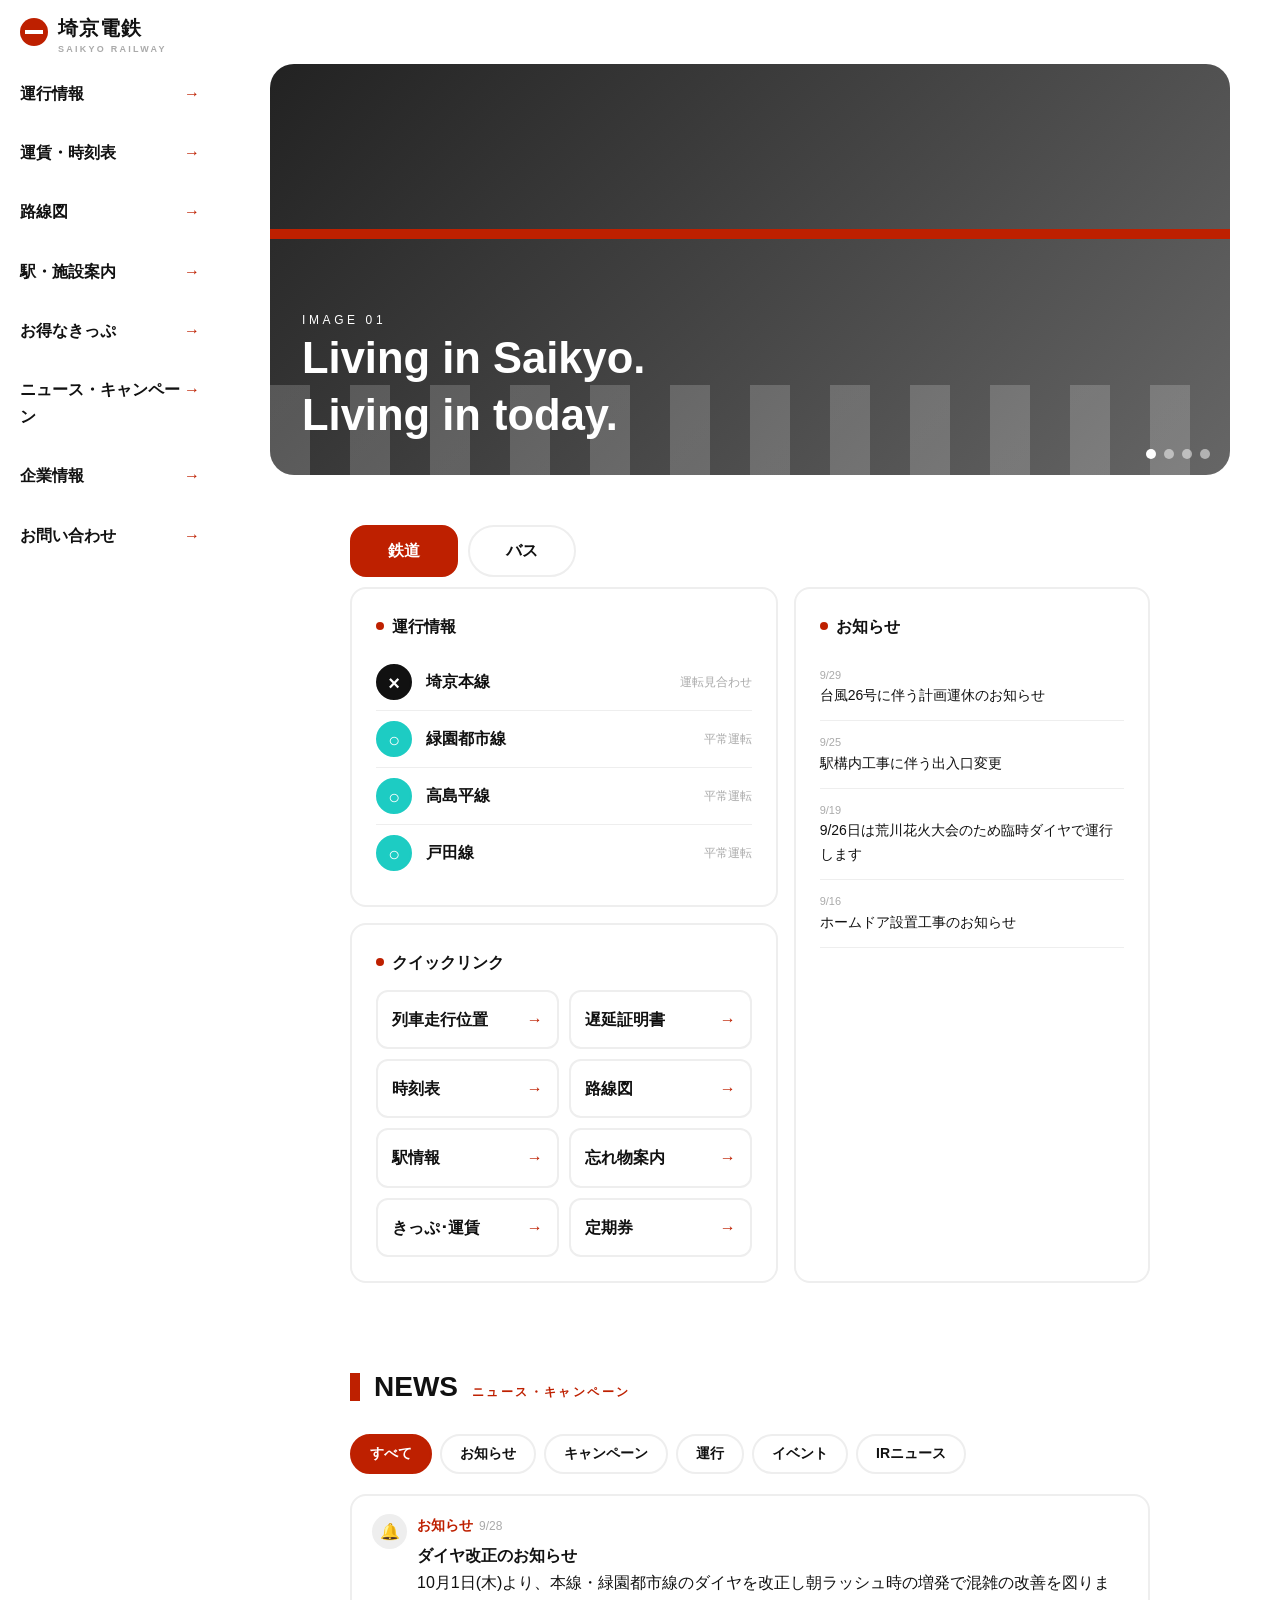
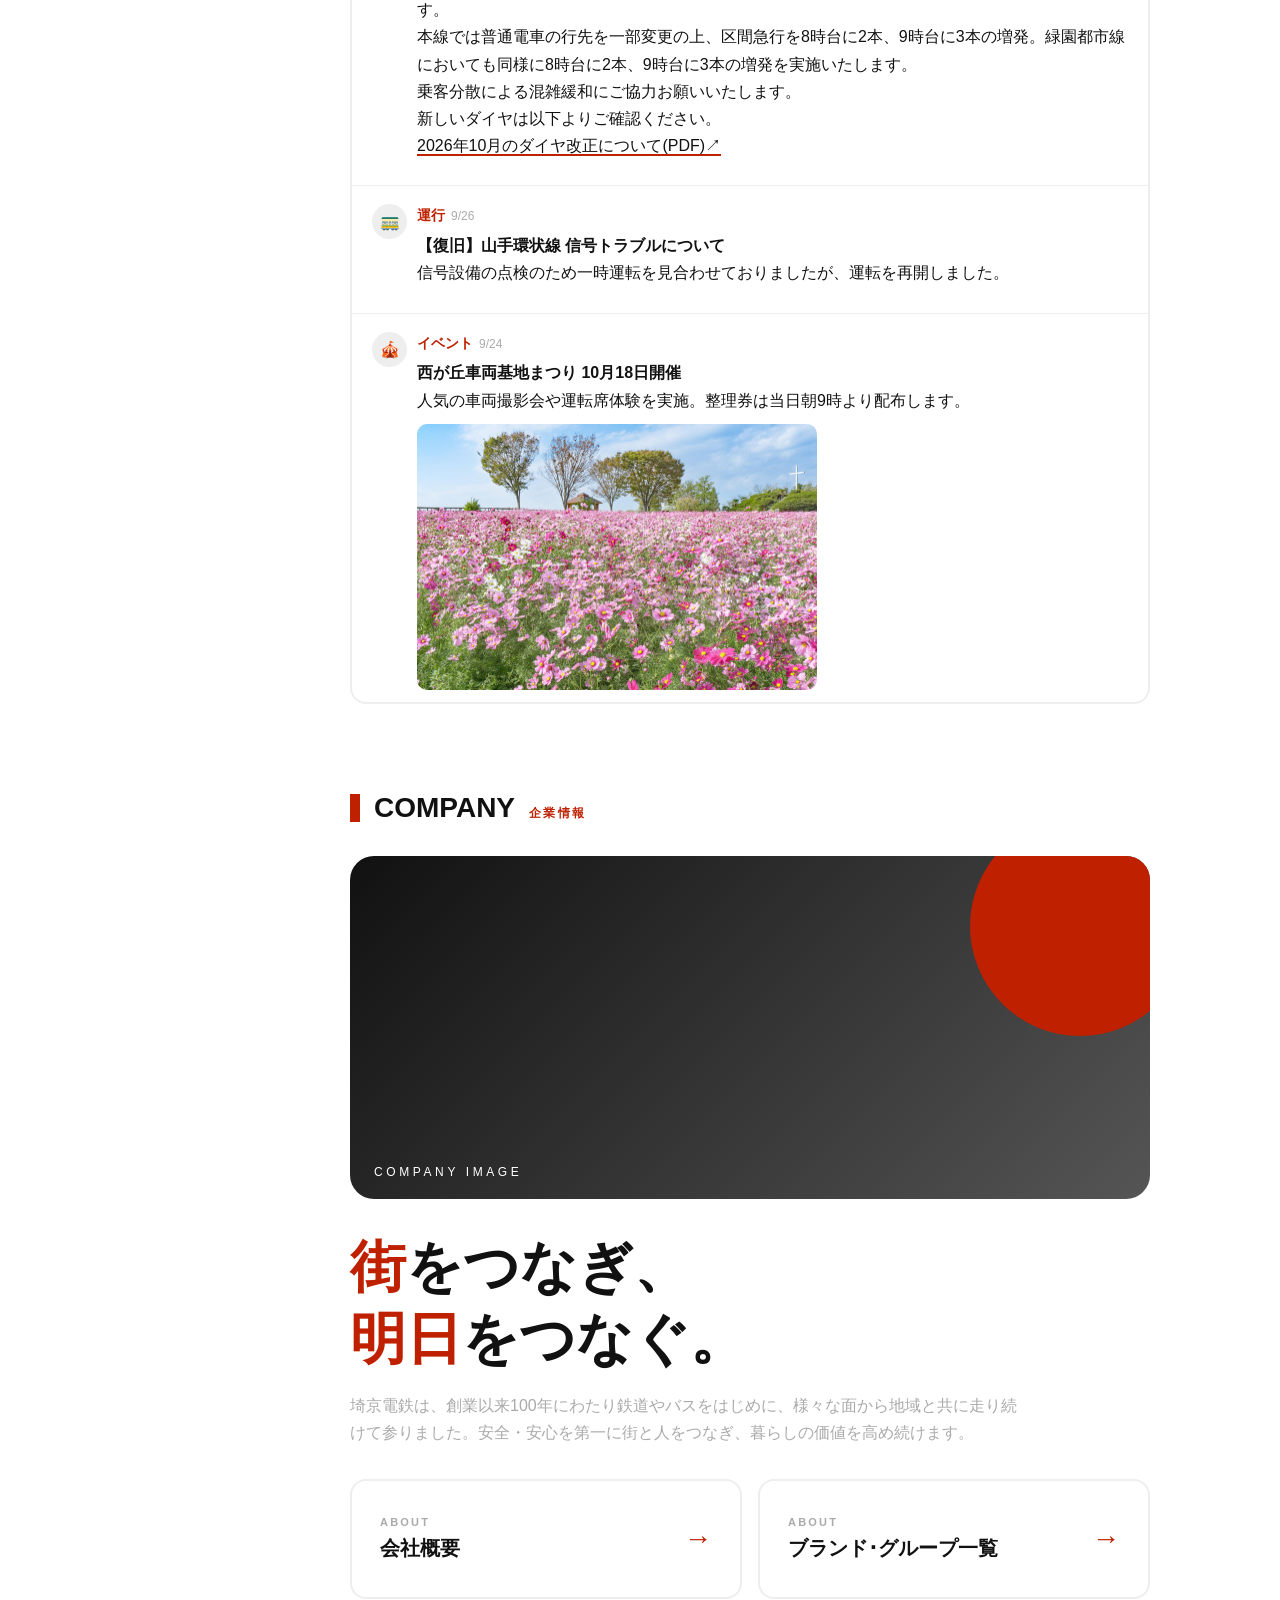
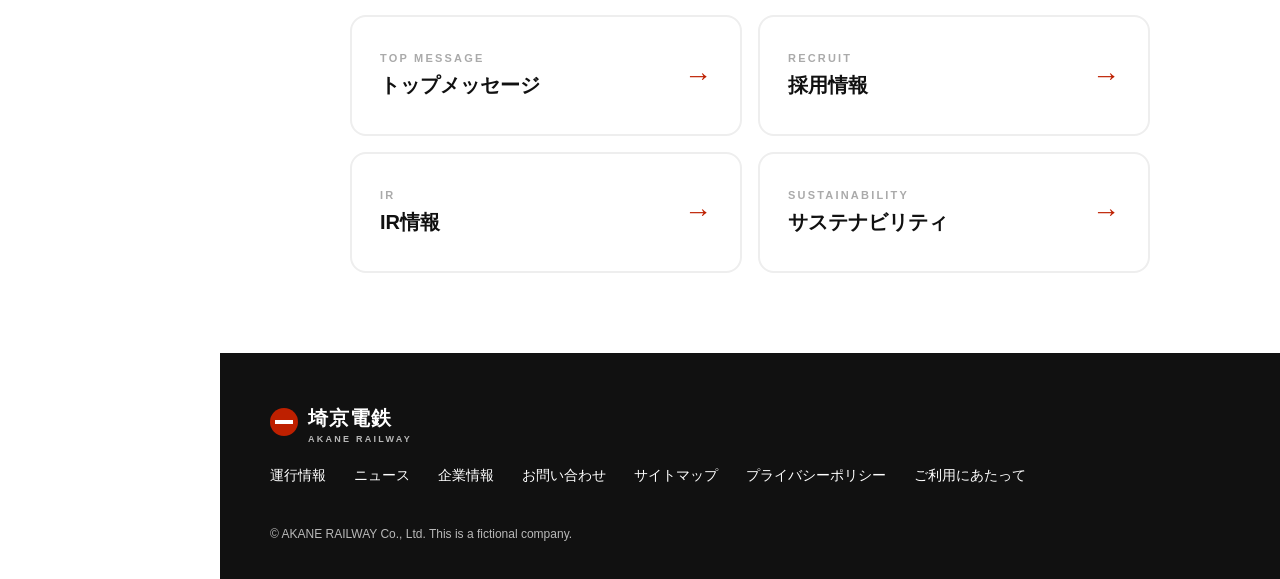
==== commit 40a6d7f4: "文変更" ====
--- a/index.html
+++ b/index.html
@@ -31,10 +31,10 @@
 
     <main id="top">
         <div class="hero" id="hero" aria-label="トップ画像">
-            <div class="slide on"><em>IMAGE 01</em><b>あかね色の街を、<br>ゆっくり走る。</b></div>
+            <div class="slide on"><em>IMAGE 01</em><b>Living in Saikyo.<br>Living in today.</b></div>
             <div class="slide"><em>IMAGE 02</em><b>新型車両「A3000系」<br>デビュー</b></div>
-            <div class="slide"><em>IMAGE 03</em><b>湾岸線で見る、<br>朝焼けの海。</b></div>
-            <div class="slide"><em>IMAGE 04</em><b>バスと電車を、<br>もっとひとつに。</b></div>
+            <div class="slide"><em>IMAGE 03</em><b>バスと電車、暮らしを<br>もっとひとつに。</b></div>
+            <div class="slide"><em>IMAGE 04</em><b>埼玉に観光という<br>新たな選択肢</b></div>
             <div class="dots"><i class="on"></i><i></i><i></i><i></i></div>
         </div>
 
@@ -119,7 +119,7 @@
         $$('#menu a').forEach(a => a.onclick = () => { menu.classList.remove('open'); burger.setAttribute('aria-expanded', false) });
         // slider
         const sl = $$('.slide'), dt = $$('.dots i'); let n = 0;
-        setInterval(() => { sl[n].classList.remove('on'); dt[n].classList.remove('on'); n = (n + 1) % sl.length; sl[n].classList.add('on'); dt[n].classList.add('on') }, 3000);
+        setInterval(() => { sl[n].classList.remove('on'); dt[n].classList.remove('on'); n = (n + 1) % sl.length; sl[n].classList.add('on'); dt[n].classList.add('on') }, 5000);
         // tabs
         const D = {
             rail: {
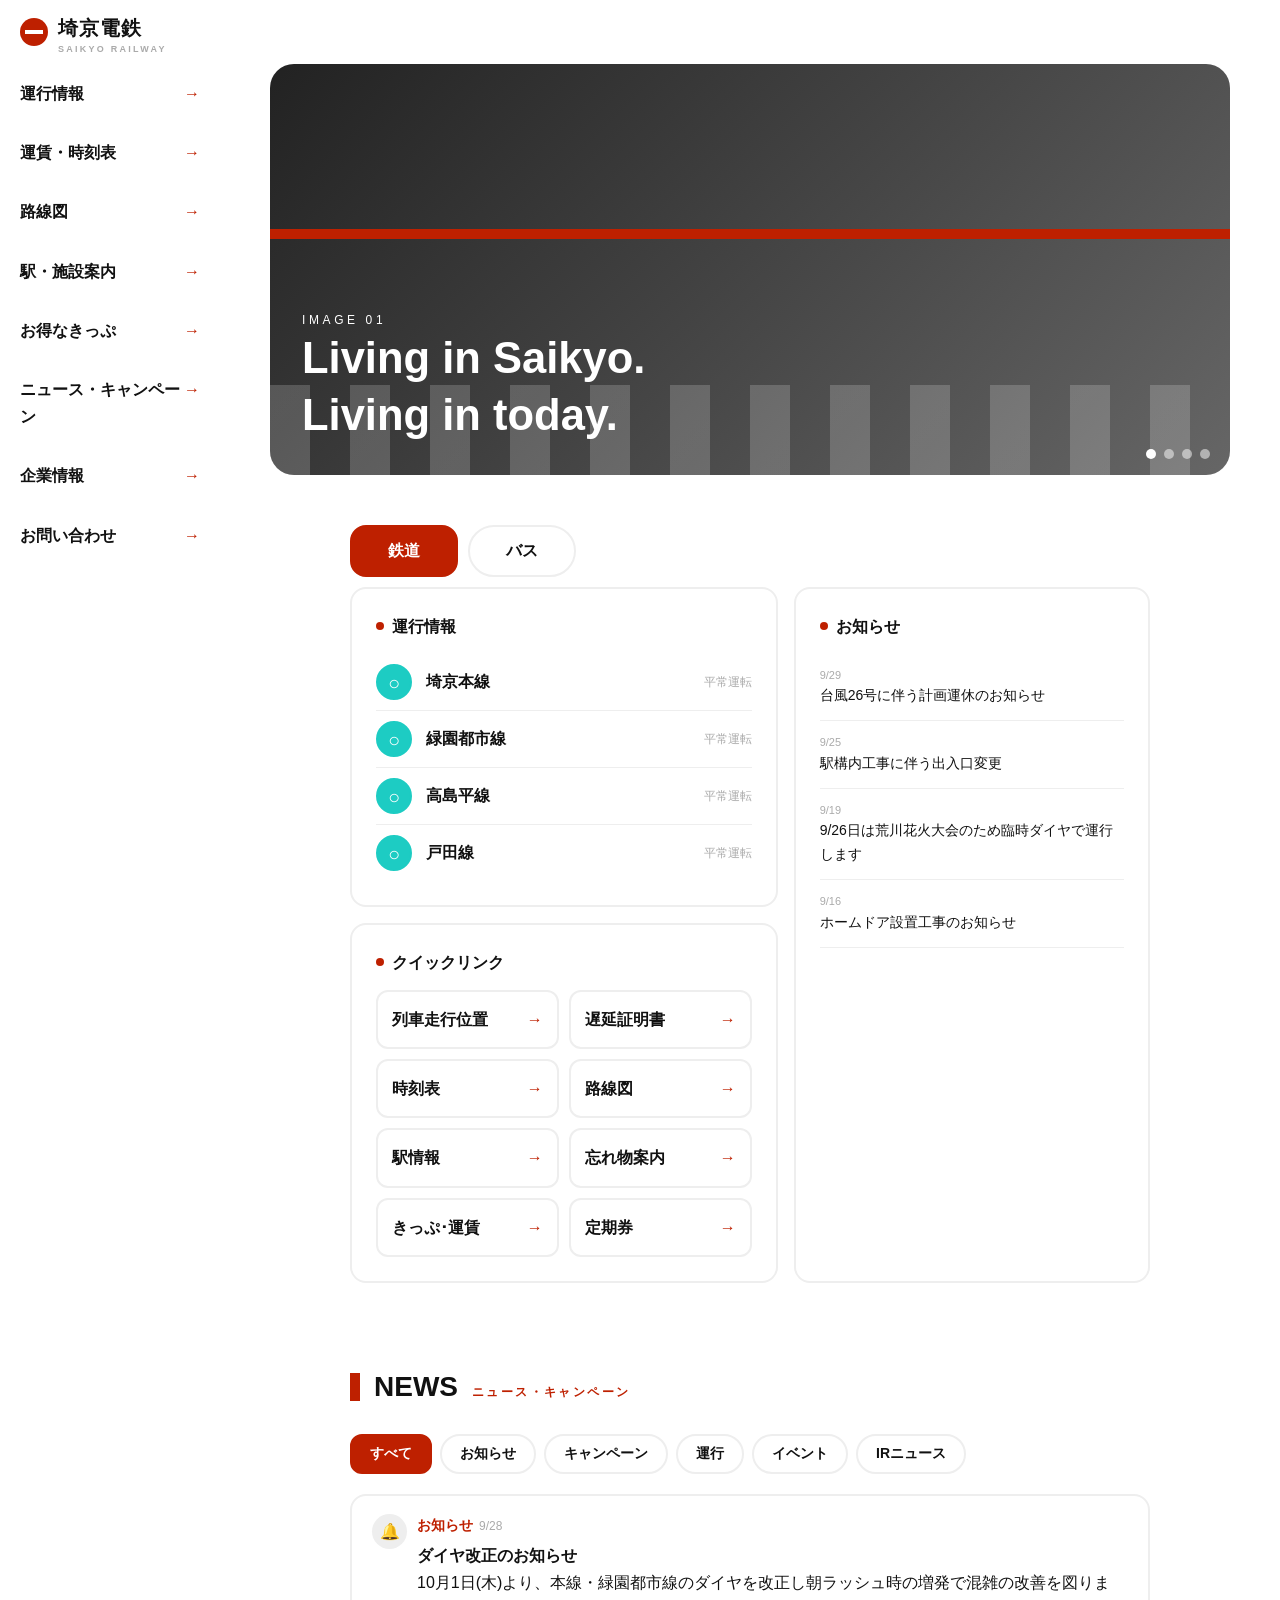
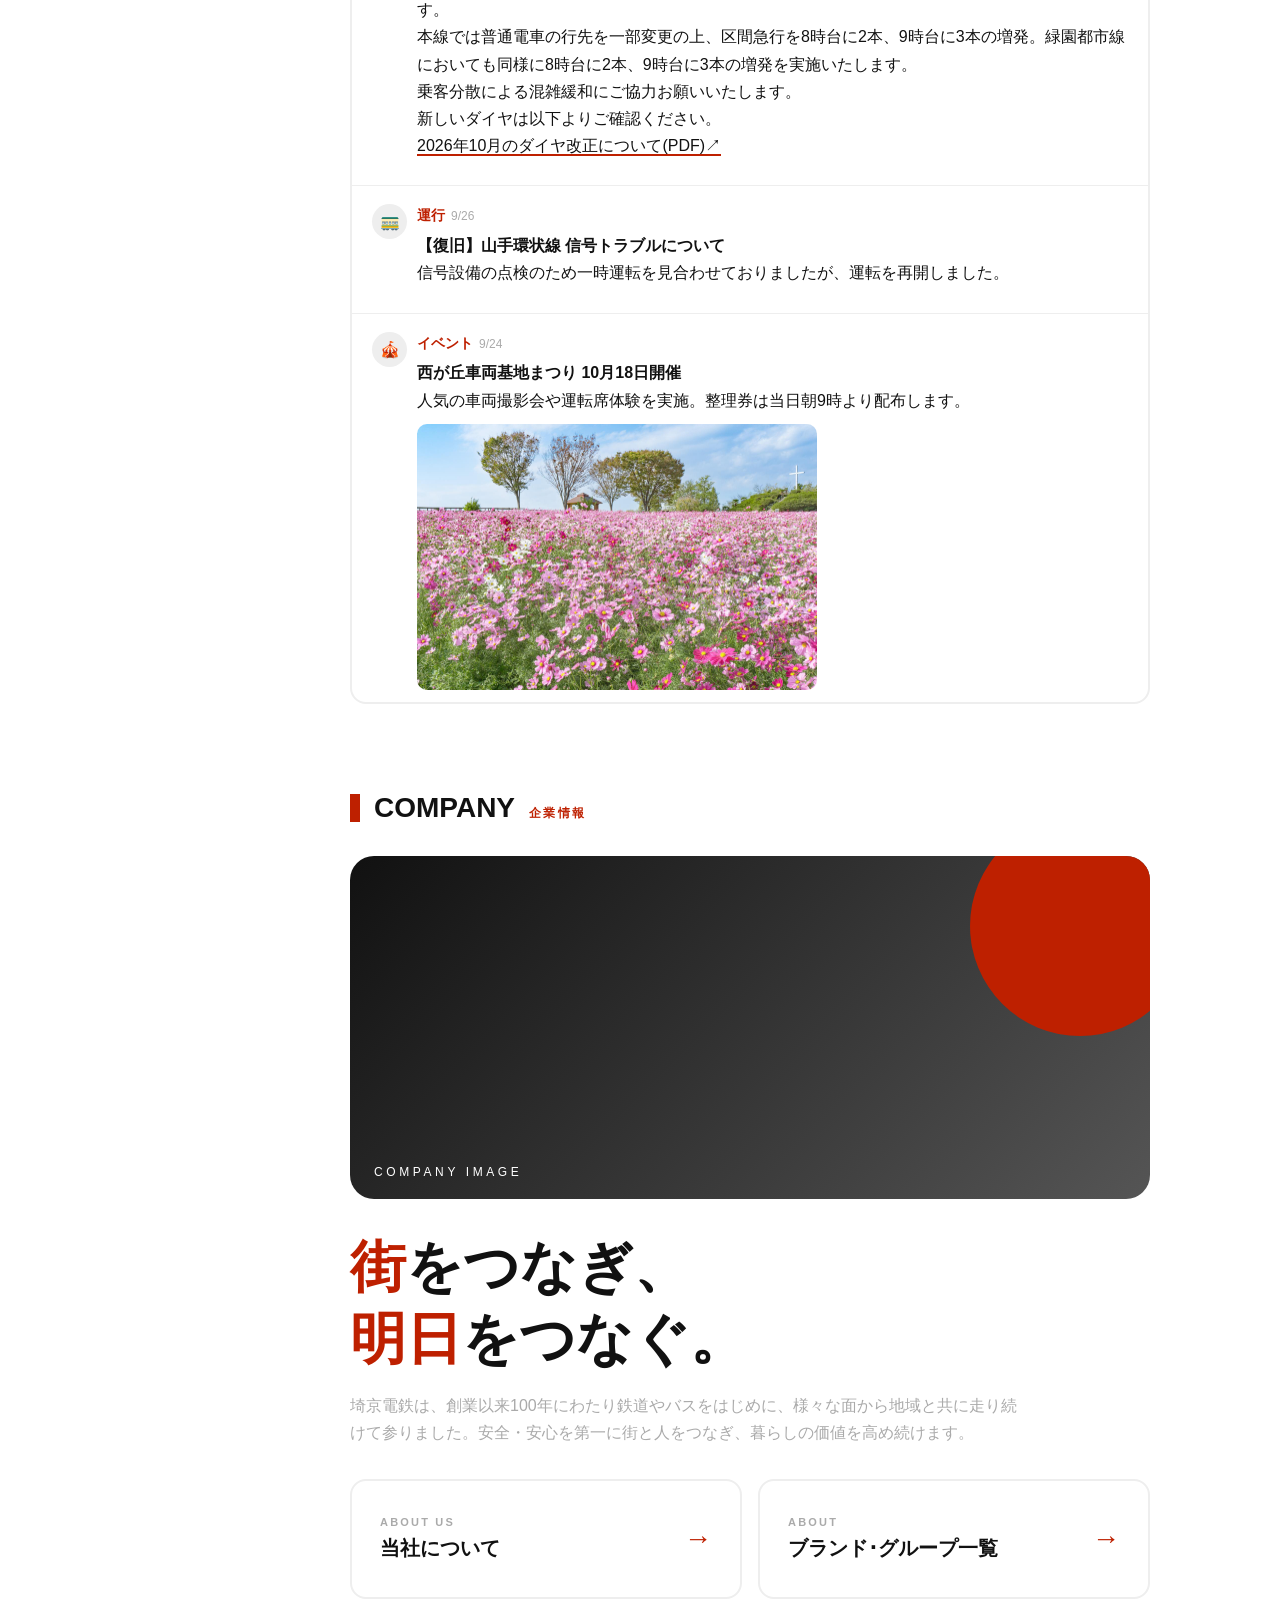
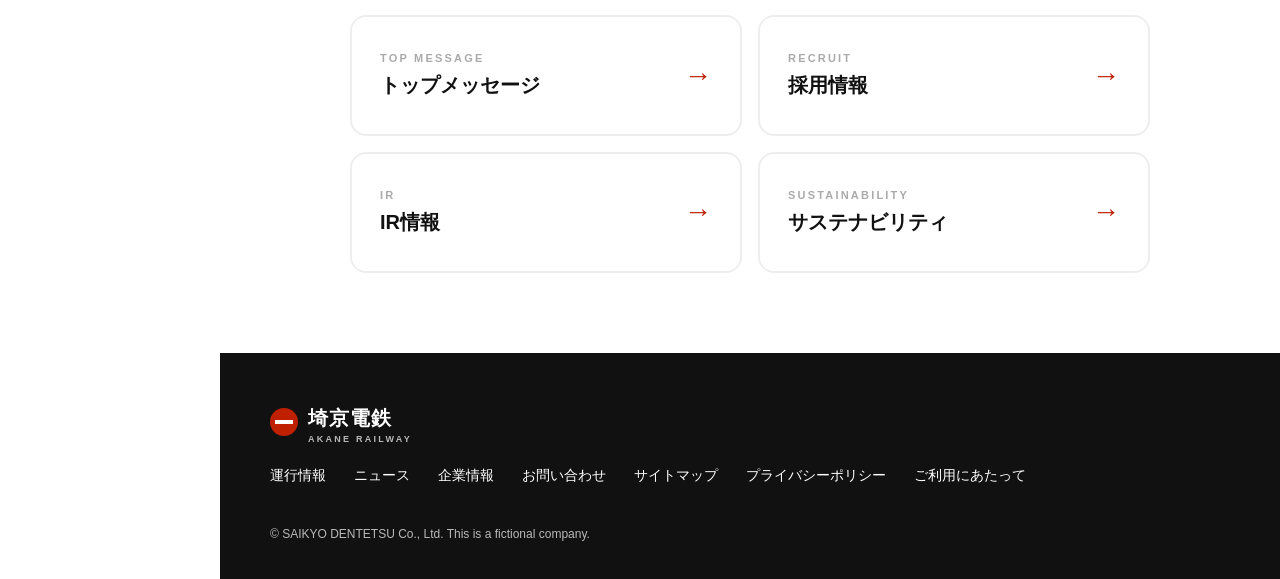
==== commit 90a04825: "add history" ====
--- a/index.html
+++ b/index.html
@@ -11,7 +11,7 @@
 
 <body>
     <header>
-        <a href="../../../../../" class="logo"><i></i>
+        <a href="index.html" class="logo"><i></i>
             <div>埼京電鉄<small>SAIKYO RAILWAY</small></div>
         </a>
         <button class="burger" id="burger" aria-label="メニュー" aria-expanded="false"
@@ -78,8 +78,8 @@
             <p class="catch"><em>街</em>をつなぎ、<br><em>明日</em>をつなぐ。</p>
             <p class="desc">埼京電鉄は、創業以来100年にわたり鉄道やバスをはじめに、様々な面から地域と共に走り続けて参りました。安全・安心を第一に街と人をつなぎ、暮らしの価値を高め続けます。</p>
             <div class="big">
-                <a href="#company">
-                    <div><small>ABOUT</small>会社概要</div>
+                <a href="company-overview.html">
+                    <div><small>ABOUT US</small>当社について</div>
                 </a>
                 <a href="grouplist.html">
                     <div><small>ABOUT</small>ブランド･グループ一覧</div>
@@ -108,7 +108,7 @@
             <a href="#info">運行情報</a><a href="#news">ニュース</a><a href="#company">企業情報</a><a href="#footer">お問い合わせ</a><a
                 href="#footer">サイトマップ</a><a href="#footer">プライバシーポリシー</a><a href="#footer">ご利用にあたって</a>
         </div>
-        <small>© AKANE RAILWAY Co., Ltd. This is a fictional company.</small>
+        <small>© SAIKYO DENTETSU Co., Ltd. This is a fictional company.</small>
     </footer>
 
     <script>
--- a/style.css
+++ b/style.css
@@ -78,11 +78,11 @@
     z-index: 30;
     height: calc(var(--hh) + env(safe-area-inset-top, 0px));
     padding: env(safe-area-inset-top, 0px) 20px 0;
-    background: #ffffffc5;
+    background: #ffffffcc;
     display: flex;
     align-items: center;
     justify-content: space-between;
-    backdrop-filter: blur(5px);
+    backdrop-filter: blur(2px);
 }
 
 .logo {
@@ -171,10 +171,10 @@
     left: 0;
     bottom: 0;
     width: var(--nw);
-    background: #ffffffc5;
+    background: #ffffffcc;
     overflow-y: auto;
     z-index: 20;
-    backdrop-filter: blur(5px);
+    backdrop-filter: blur(2px);
 }
 
 nav a {
@@ -491,16 +491,18 @@
 
 .filter button {
     border: 2px solid var(--line);
-    border-radius: 999px;
+    border-radius: 20px;
     padding: 6px 18px;
     font-weight: 700;
-    font-size: 14px
+    font-size: 14px;
+    transition: 150ms;
 }
 
 .filter button[aria-pressed="true"] {
     background: var(--ac);
     border-color: var(--ac);
-    color: #fff
+    color: #fff;
+    border-radius: 12px;
 }
 
 .feed {
@@ -744,3 +746,24 @@
         font-size: 24px
     }
 }
+
+
+
+
+/*table*/
+table {
+    width: 100%;
+    border-collapse: collapse;
+    font-family: sans-serif;
+}
+
+th, td {
+    padding: 12px;
+    text-align: left;
+    border-bottom: 1px solid #ddd;
+}
+
+th {
+    background-color: #f4f4f4;
+    font-weight: bold;
+}
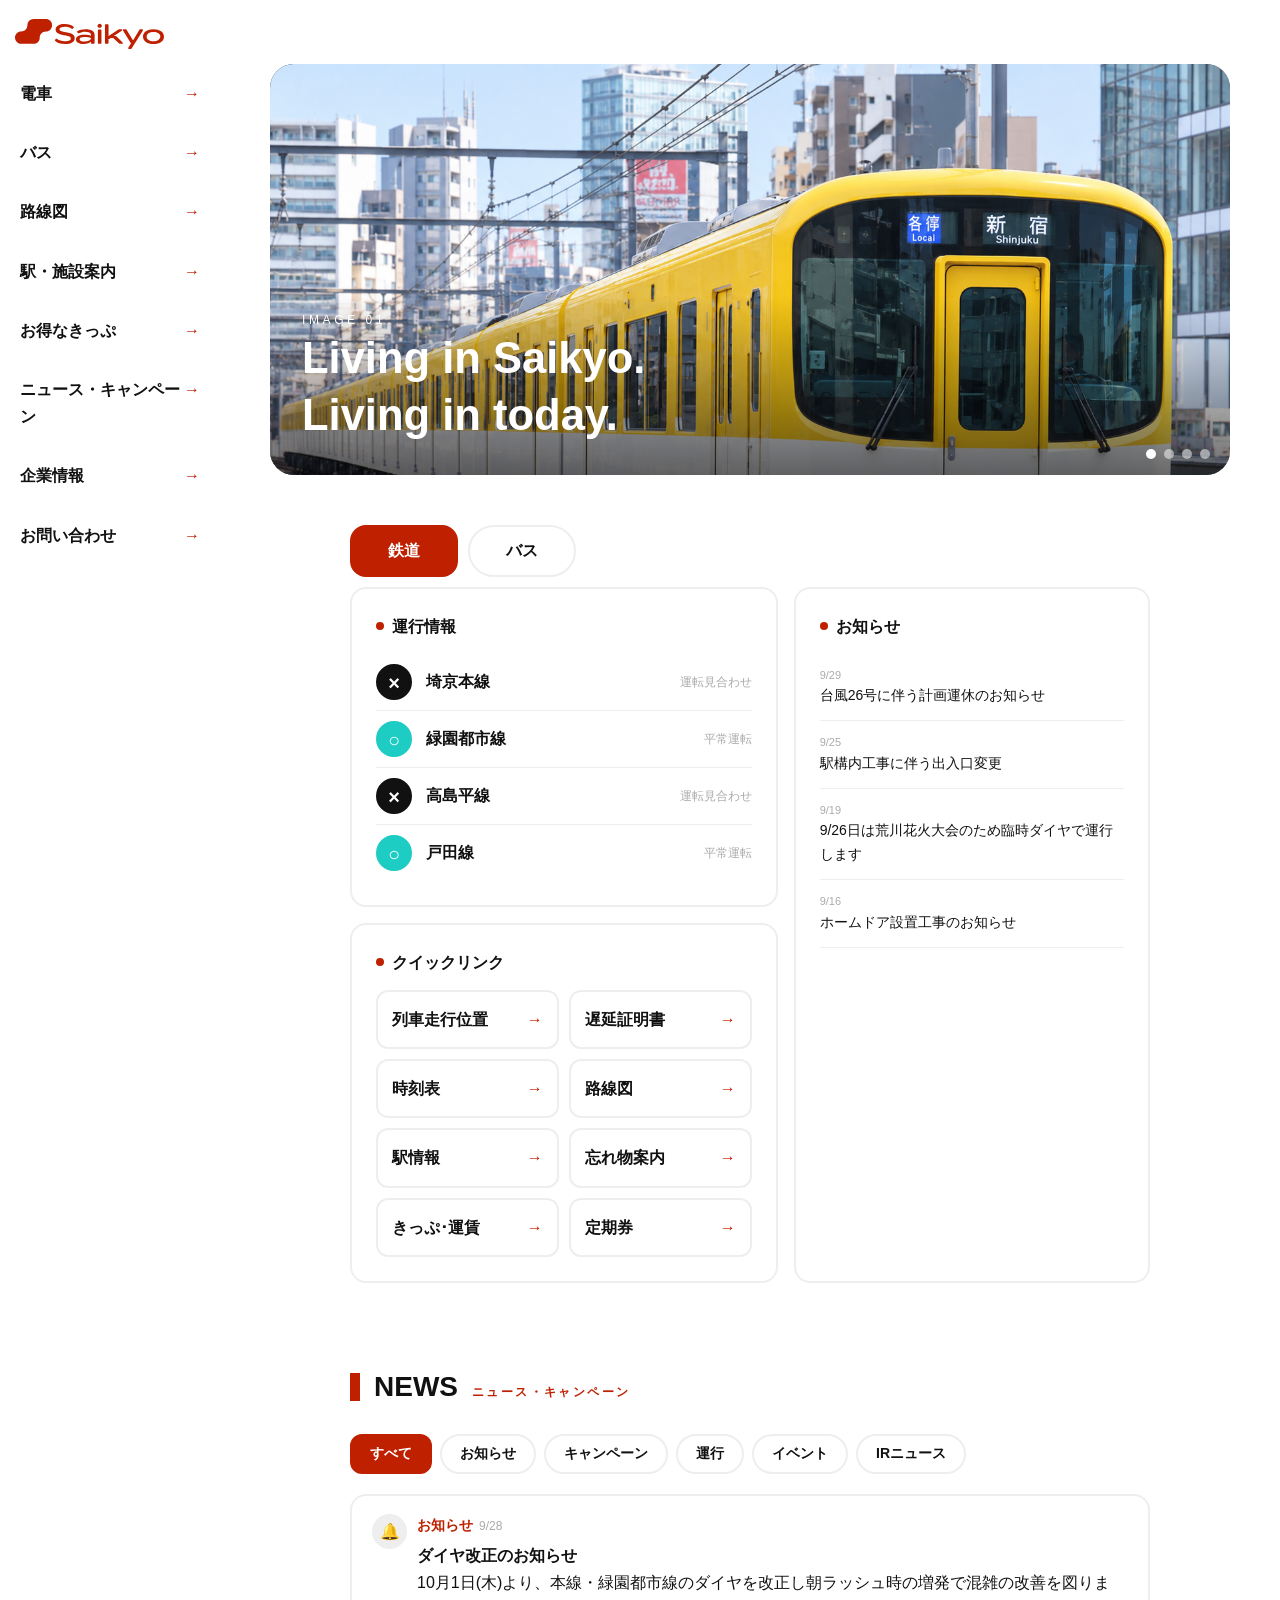
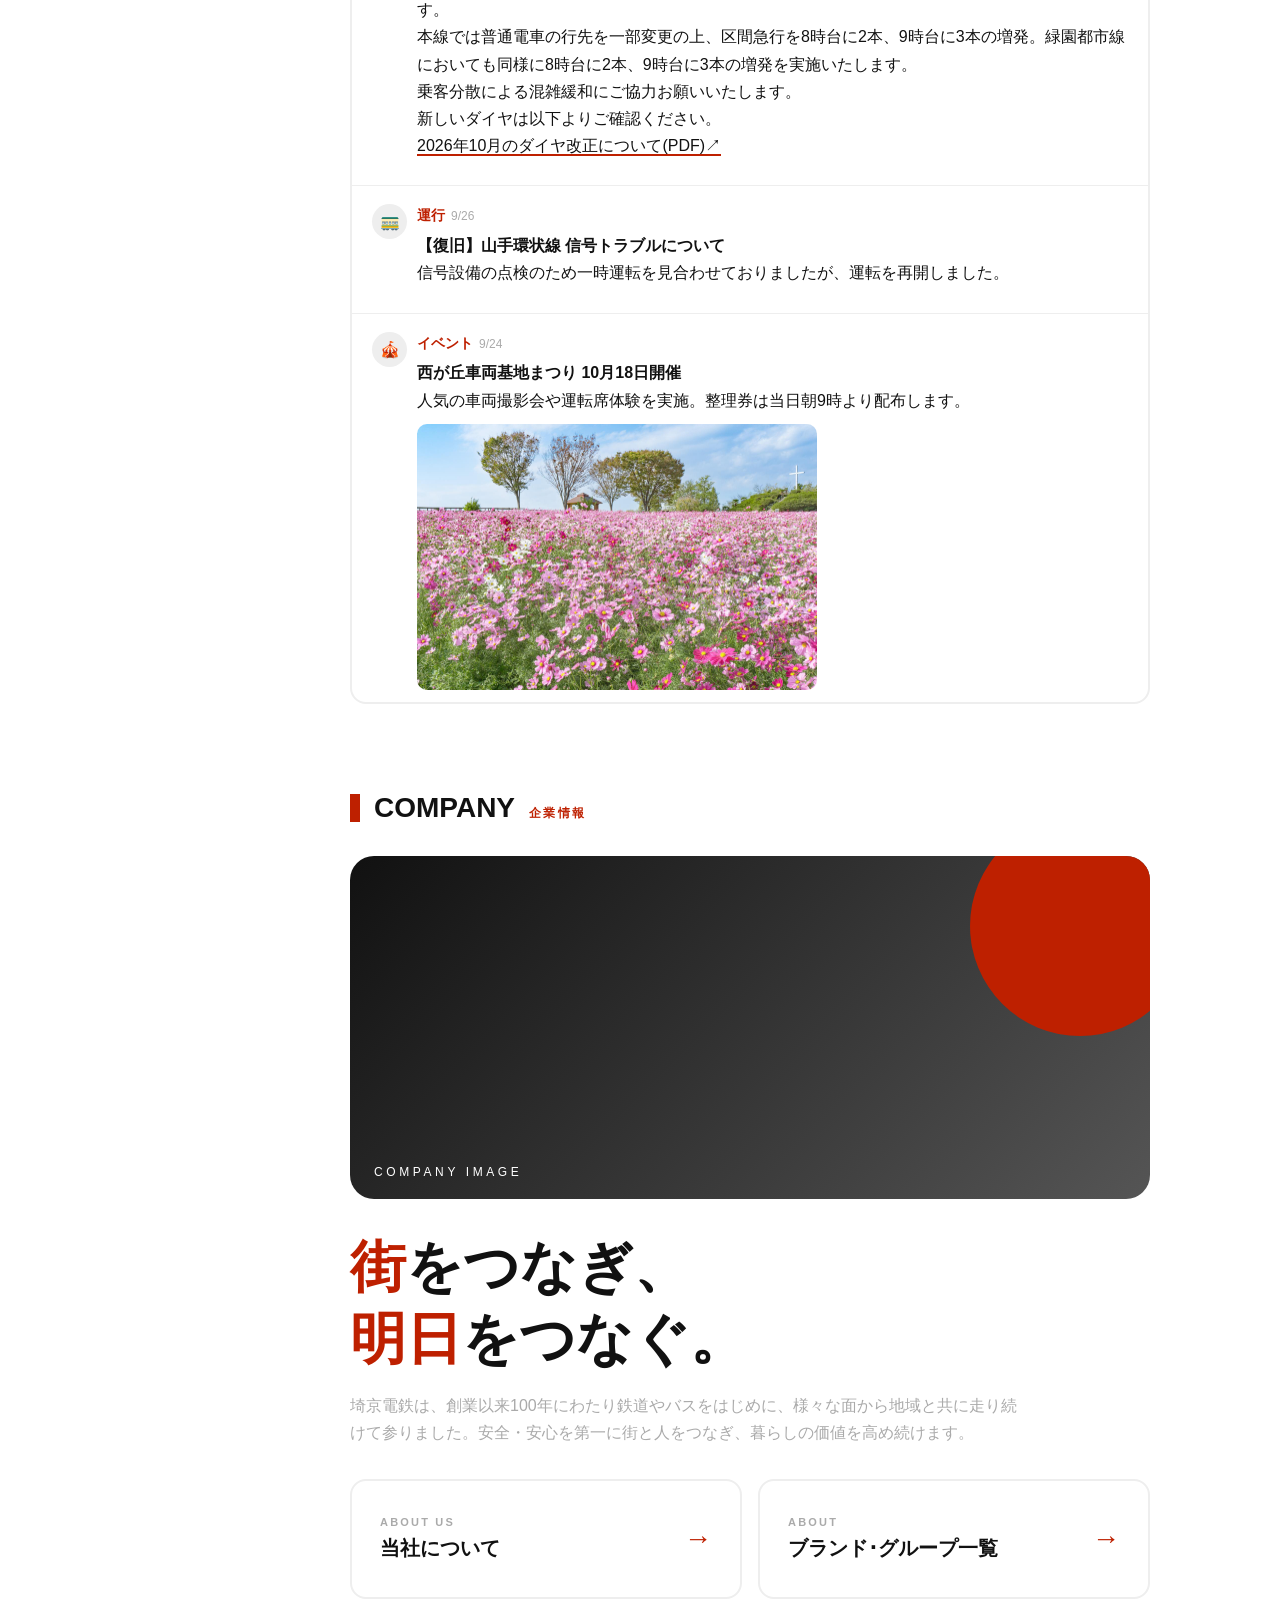
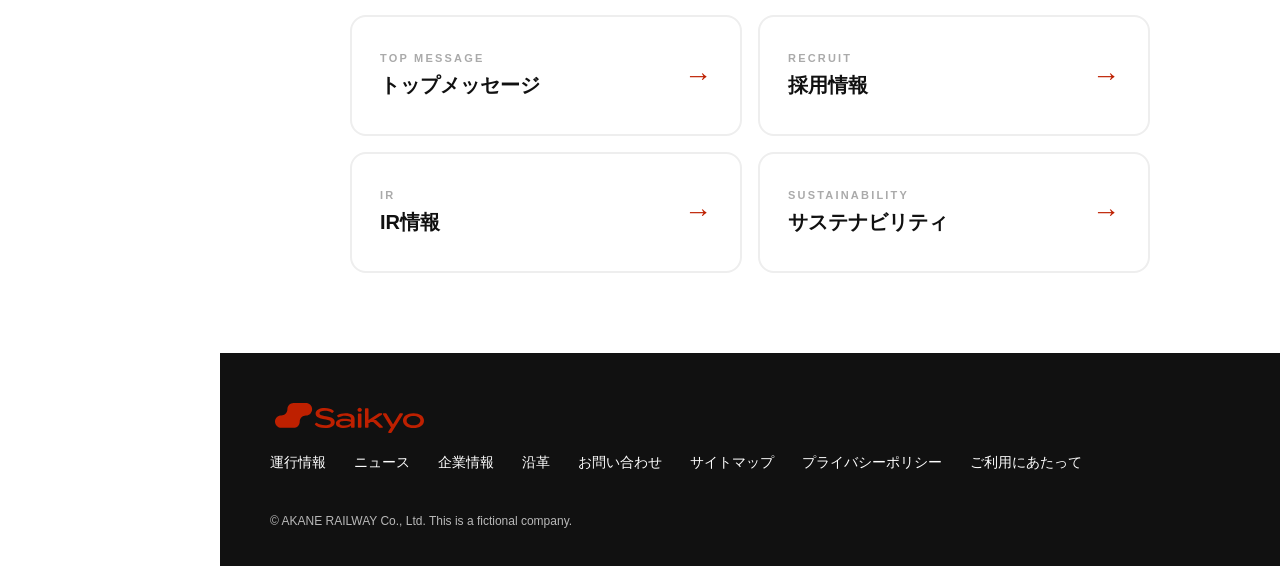
==== commit 828dbefa: "修正" ====
--- a/index.html
+++ b/index.html
@@ -8,33 +8,13 @@
     <title>埼京電鉄 | SAIKYO RAILWAY</title>
     <link rel="stylesheet" href="style.css">
 </head>
-
 <body>
-    <header>
-        <a href="index.html" class="logo"><i></i>
-            <div>埼京電鉄<small>SAIKYO RAILWAY</small></div>
-        </a>
-        <button class="burger" id="burger" aria-label="メニュー" aria-expanded="false"
-            aria-controls="menu"><span></span><span></span><span></span></button>
-    </header>
-
-    <nav id="menu" aria-label="メインメニュー">
-        <a href="#info">運行情報</a>
-        <a href="#info">運賃・時刻表</a>
-        <a href="#info">路線図</a>
-        <a href="#info">駅・施設案内</a>
-        <a href="#info">お得なきっぷ</a>
-        <a href="#news">ニュース・キャンペーン</a>
-        <a href="#company">企業情報</a>
-        <a href="#footer">お問い合わせ</a>
-    </nav>
-
     <main id="top">
         <div class="hero" id="hero" aria-label="トップ画像">
-            <div class="slide on"><em>IMAGE 01</em><b>Living in Saikyo.<br>Living in today.</b></div>
-            <div class="slide"><em>IMAGE 02</em><b>新型車両「A3000系」<br>デビュー</b></div>
-            <div class="slide"><em>IMAGE 03</em><b>バスと電車、暮らしを<br>もっとひとつに。</b></div>
-            <div class="slide"><em>IMAGE 04</em><b>埼玉に観光という<br>新たな選択肢</b></div>
+            <div class="slide on"><img src="img/eb4f4307-8180-45af-a52f-f1608ca1acaf.png" alt=""><em>IMAGE 01</em><b>Living in Saikyo.<br>Living in today.</b></div>
+            <div class="slide"><img src="img/eb4f4307-8180-45af-a52f-f1608ca1acaf.png" alt=""><em>IMAGE 02</em><b>新型車両「A3000系」<br>デビュー</b></div>
+            <div class="slide"><img src="img/eb4f4307-8180-45af-a52f-f1608ca1acaf.png" alt=""><em>IMAGE 03</em><b>バスと電車、暮らしを<br>もっとひとつに。</b></div>
+            <div class="slide"><img src="img/eb4f4307-8180-45af-a52f-f1608ca1acaf.png" alt=""><em>IMAGE 04</em><b>埼玉に観光という<br>新たな選択肢</b></div>
             <div class="dots"><i class="on"></i><i></i><i></i><i></i></div>
         </div>
 
@@ -100,23 +80,11 @@
         </section>
     </main>
 
-    <footer id="footer">
-        <a href="#top" class="logo"><i></i>
-            <div>埼京電鉄<small style="color:inherit;opacity:.7">AKANE RAILWAY</small></div>
-        </a>
-        <div class="fl">
-            <a href="#info">運行情報</a><a href="#news">ニュース</a><a href="#company">企業情報</a><a href="#footer">お問い合わせ</a><a
-                href="#footer">サイトマップ</a><a href="#footer">プライバシーポリシー</a><a href="#footer">ご利用にあたって</a>
-        </div>
-        <small>© SAIKYO DENTETSU Co., Ltd. This is a fictional company.</small>
-    </footer>
-
+    <div id="site-header"></div>
+    <div id="site-footer"></div>
+    <script src="components.js"></script>
     <script>
         const $ = s => document.querySelector(s), $$ = s => [...document.querySelectorAll(s)];
-        // menu
-        const burger = $('#burger'), menu = $('#menu');
-        burger.onclick = () => { const o = menu.classList.toggle('open'); burger.setAttribute('aria-expanded', o) };
-        $$('#menu a').forEach(a => a.onclick = () => { menu.classList.remove('open'); burger.setAttribute('aria-expanded', false) });
         // slider
         const sl = $$('.slide'), dt = $$('.dots i'); let n = 0;
         setInterval(() => { sl[n].classList.remove('on'); dt[n].classList.remove('on'); n = (n + 1) % sl.length; sl[n].classList.add('on'); dt[n].classList.add('on') }, 5000);
--- a/style.css
+++ b/style.css
@@ -77,12 +77,12 @@
     right: 0;
     z-index: 30;
     height: calc(var(--hh) + env(safe-area-inset-top, 0px));
-    padding: env(safe-area-inset-top, 0px) 20px 0;
+    padding: env(safe-area-inset-top, 0px) 10px 0;
     background: #ffffffcc;
     display: flex;
     align-items: center;
     justify-content: space-between;
-    backdrop-filter: blur(2px);
+    backdrop-filter: blur(3px);
 }
 
 .logo {
@@ -122,6 +122,11 @@
     line-height: 1
 }
 
+.logo img{
+    height: 30px;
+    transform: translate(5px,2px);
+}
+
 .burger {
     display: none;
     width: 44px;
@@ -135,19 +140,17 @@
     right: 10px;
     height: 3px;
     background: var(--fg);
-    transition: .25s
+    transition: .25s;
+    border-radius: 10px;
 }
 
 .burger span:nth-child(1) {
-    top: 14px
+    top: 16px;
 }
 
 .burger span:nth-child(2) {
-    top: 21px
-}
-
-.burger span:nth-child(3) {
-    top: 28px
+    top: 26px;
+    width: 15px;
 }
 
 .burger[aria-expanded="true"] span:nth-child(1) {
@@ -156,12 +159,9 @@
 }
 
 .burger[aria-expanded="true"] span:nth-child(2) {
-    opacity: 0
-}
-
-.burger[aria-expanded="true"] span:nth-child(3) {
     top: 21px;
-    transform: rotate(-45deg)
+    transform: rotate(-45deg);
+    width: 24px;
 }
 
 /* menu */
@@ -174,7 +174,7 @@
     background: #ffffffcc;
     overflow-y: auto;
     z-index: 20;
-    backdrop-filter: blur(2px);
+    backdrop-filter: blur(3px);
 }
 
 nav a {
@@ -248,11 +248,18 @@
     flex-direction: column;
     justify-content: flex-end;
     padding: 32px;
-    color: #fff
+    color: #fff;
 }
 
 .slide.on {
-    opacity: 1
+    opacity: 1;
+}
+
+.slide img{
+    width: 100%;
+    position: absolute;
+    top: 0;
+    left: 0;
 }
 
 .slide b {
@@ -287,23 +294,14 @@
 }
 
 .slide::before {
+    z-index: 1;
     content: "";
     position: absolute;
     left: 0;
     right: 0;
     bottom: 0;
-    height: 22%;
-    background: repeating-linear-gradient(90deg, rgba(255, 255, 255, .18) 0 40px, transparent 40px 80px)
-}
-
-.slide::after {
-    content: "";
-    position: absolute;
-    left: 0;
-    top: 40%;
-    width: 100%;
-    height: 10px;
-    background: var(--ac)
+    height: 180px;
+    background: repeating-linear-gradient(0deg, #00000093, #00000000)
 }
 
 .dots {
@@ -340,7 +338,7 @@
     font-weight: 900;
     border: 2px solid var(--line);
     border-radius: 27px;
-    transition: 150ms;
+    transition: 200ms;
 }
 
 .tabs button[aria-selected="true"] {
@@ -495,7 +493,7 @@
     padding: 6px 18px;
     font-weight: 700;
     font-size: 14px;
-    transition: 150ms;
+    transition: 200ms;
 }
 
 .filter button[aria-pressed="true"] {
@@ -745,6 +743,11 @@
     h2 {
         font-size: 24px
     }
+
+    .slide img{
+        height: 100%;
+        width: auto;
+    }
 }
 
 
@@ -766,4 +769,7 @@
 th {
     background-color: #f4f4f4;
     font-weight: bold;
-}+}
+
+nav a.current{background:var(--fg);color:var(--bg)}
+nav a.current::after{color:var(--bg)}
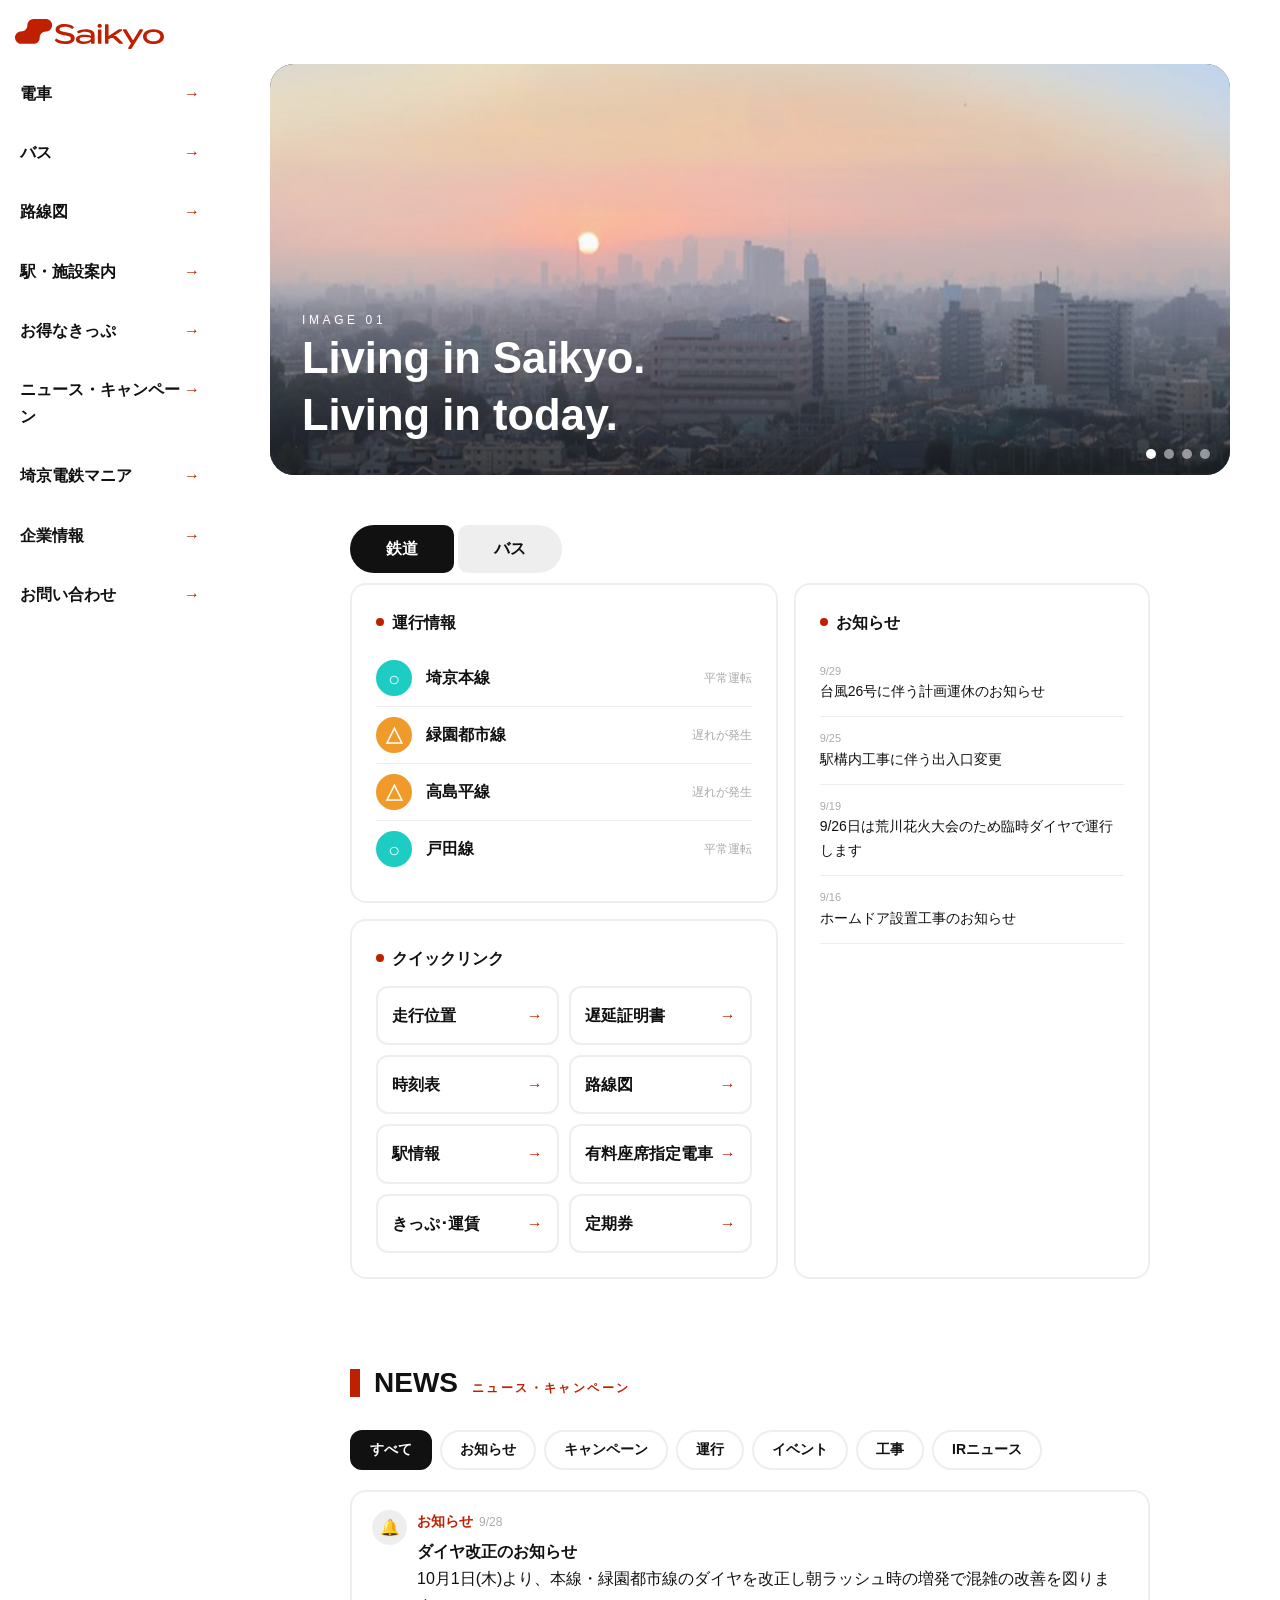
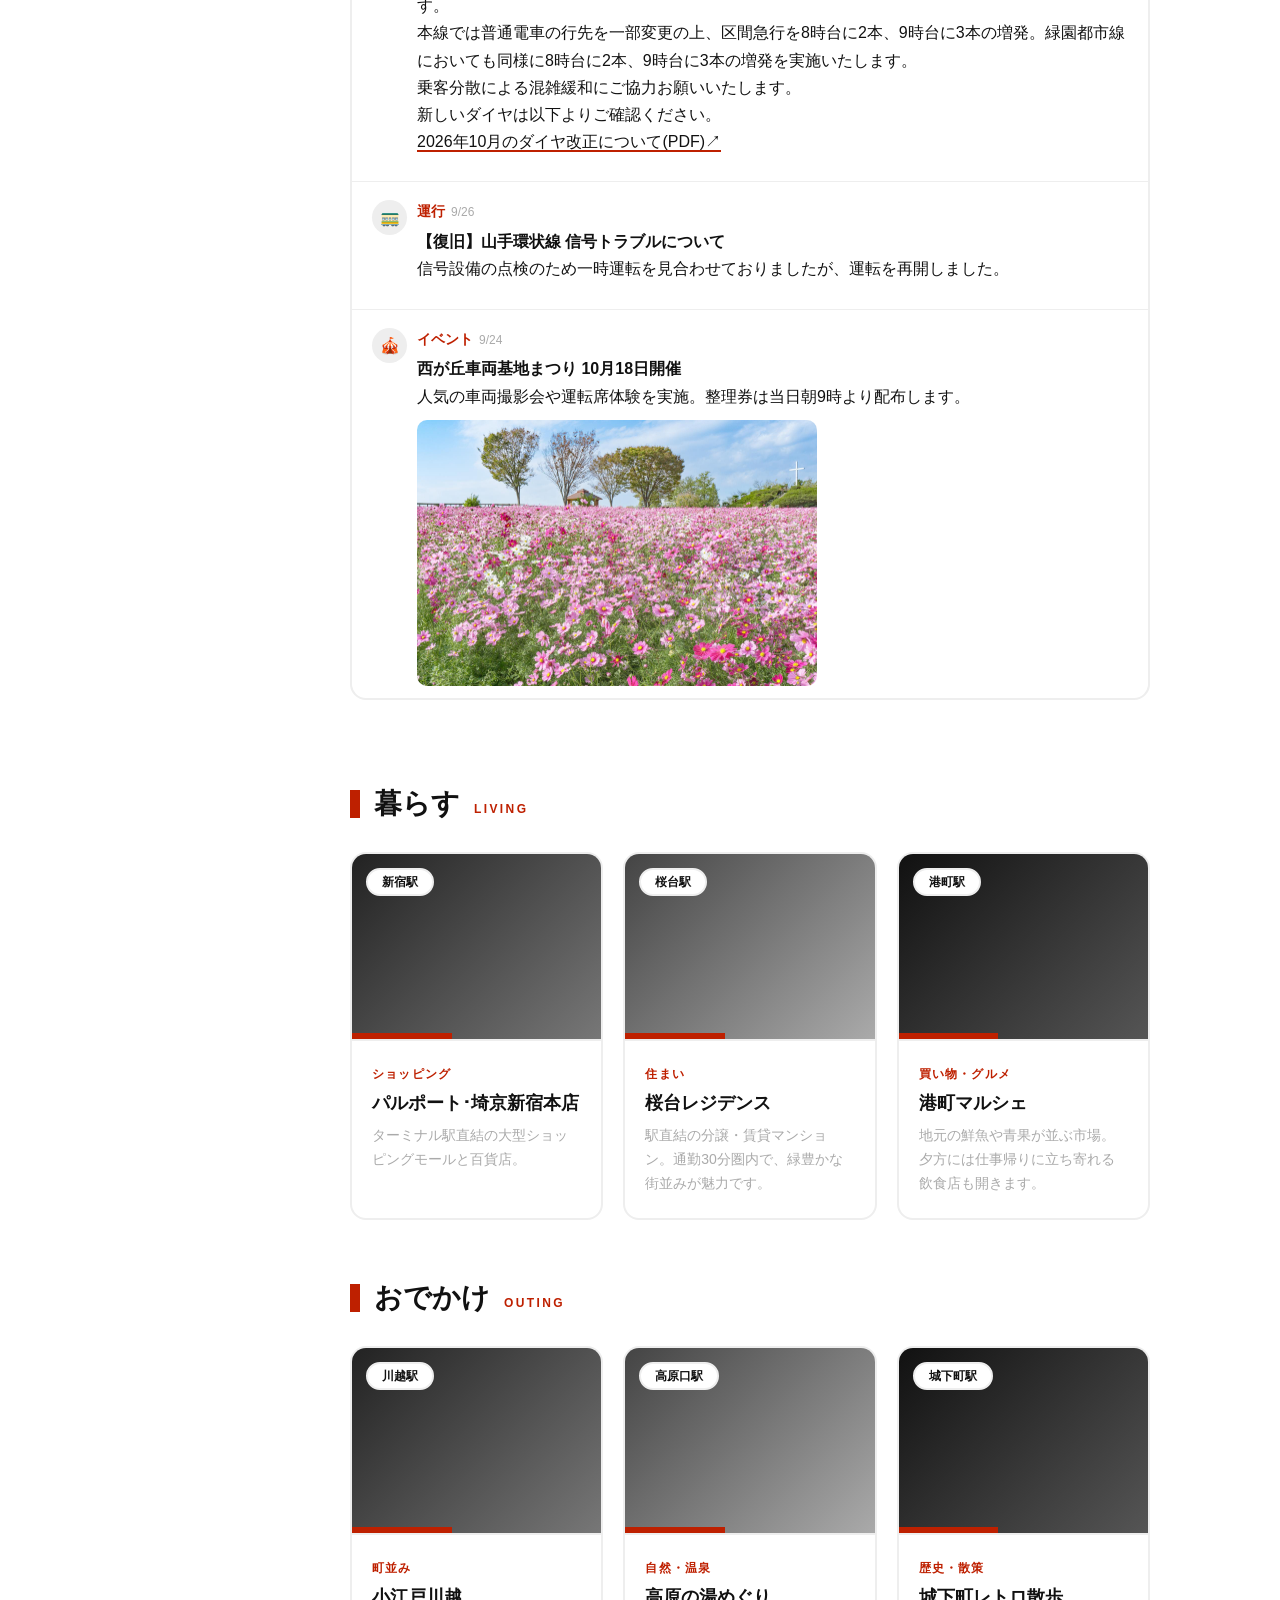
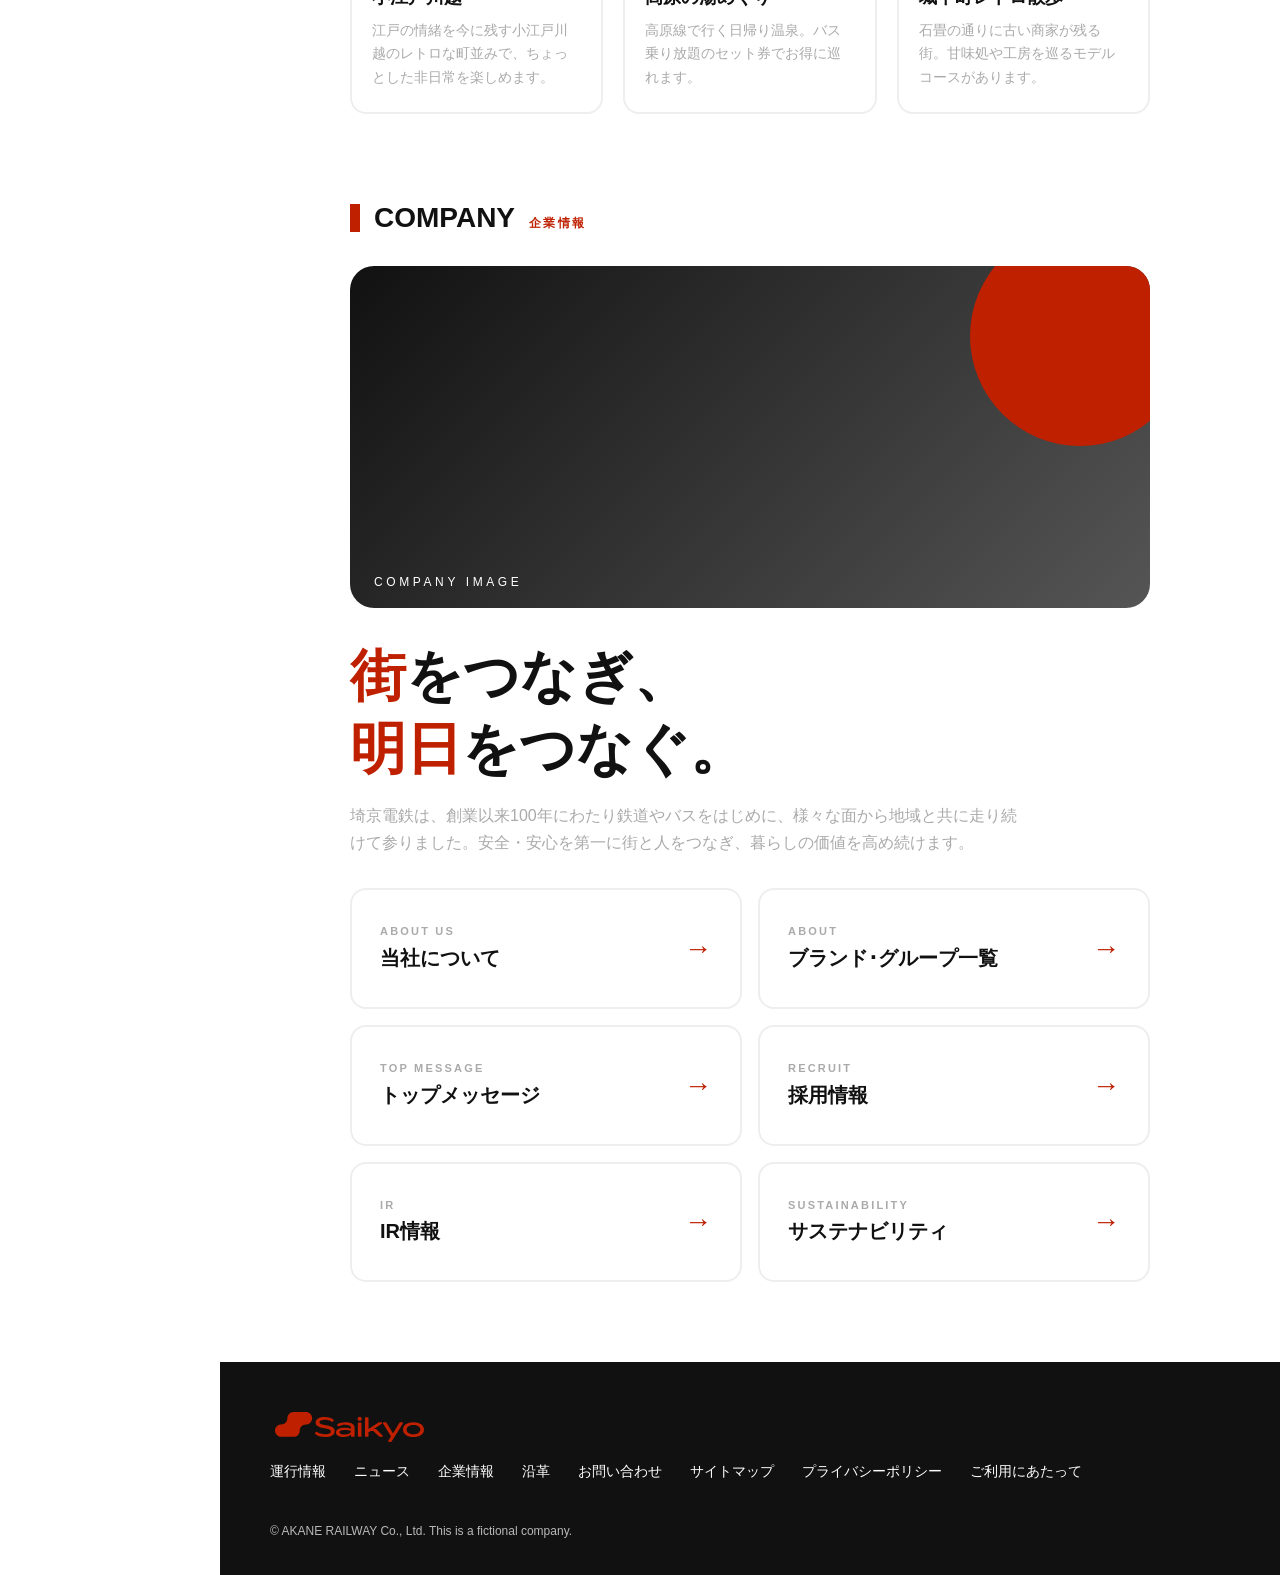
==== commit f62855e0: "a" ====
--- a/index.html
+++ b/index.html
@@ -11,10 +11,10 @@
 <body>
     <main id="top">
         <div class="hero" id="hero" aria-label="トップ画像">
-            <div class="slide on"><img src="img/eb4f4307-8180-45af-a52f-f1608ca1acaf.png" alt=""><em>IMAGE 01</em><b>Living in Saikyo.<br>Living in today.</b></div>
+            <div class="slide on"><img src="img/sp_topmv_morning.jpg" alt=""><em>IMAGE 01</em><b>Living in Saikyo.<br>Living in today.</b></div>
             <div class="slide"><img src="img/eb4f4307-8180-45af-a52f-f1608ca1acaf.png" alt=""><em>IMAGE 02</em><b>新型車両「A3000系」<br>デビュー</b></div>
-            <div class="slide"><img src="img/eb4f4307-8180-45af-a52f-f1608ca1acaf.png" alt=""><em>IMAGE 03</em><b>バスと電車、暮らしを<br>もっとひとつに。</b></div>
-            <div class="slide"><img src="img/eb4f4307-8180-45af-a52f-f1608ca1acaf.png" alt=""><em>IMAGE 04</em><b>埼玉に観光という<br>新たな選択肢</b></div>
+            <div class="slide"><img src="img/sp_topmv_morning.jpg" alt=""><em>IMAGE 03</em><b>バスと電車、暮らしを<br>もっとひとつに。</b></div>
+            <div class="slide"><img src="img/sp_topmv_morning.jpg" alt=""><em>IMAGE 04</em><b>埼玉に観光という<br>新たな選択肢</b></div>
             <div class="dots"><i class="on"></i><i></i><i></i><i></i></div>
         </div>
 
@@ -47,9 +47,46 @@
                 <button aria-pressed="false" data-c="キャンペーン">キャンペーン</button>
                 <button aria-pressed="false" data-c="運行">運行</button>
                 <button aria-pressed="false" data-c="イベント">イベント</button>
+                <button aria-pressed="false" data-c="工事">工事</button>
                 <button aria-pressed="false" data-c="IRニュース">IRニュース</button>
             </div>
             <div class="feed" id="feed"></div>
+        </section>
+
+        <section id="spot">
+        <h2>暮らす<span>LIVING</span></h2>
+        <div class="sp-grid">
+            <!-- 暮らす -->
+            <a href="#spot" class="sp-card" data-s="live">
+            <div class="sp-img"><span class="sp-chip">新宿駅</span></div>
+            <div class="sp-body"><small>ショッピング</small><h3>パルポート･埼京新宿本店</h3><p>ターミナル駅直結の大型ショッピングモールと百貨店。</p></div>
+            </a>
+            <a href="#spot" class="sp-card" data-s="live">
+            <div class="sp-img"><span class="sp-chip">桜台駅</span></div>
+            <div class="sp-body"><small>住まい</small><h3>桜台レジデンス</h3><p>駅直結の分譲・賃貸マンション。通勤30分圏内で、緑豊かな街並みが魅力です。</p></div>
+            </a>
+            <a href="#spot" class="sp-card" data-s="live">
+            <div class="sp-img"><span class="sp-chip">港町駅</span></div>
+            <div class="sp-body"><small>買い物・グルメ</small><h3>港町マルシェ</h3><p>地元の鮮魚や青果が並ぶ市場。夕方には仕事帰りに立ち寄れる飲食店も開きます。</p></div>
+            </a>
+        </div><br><br>
+
+        <h2>おでかけ<span>OUTING</span></h2>
+        <div class="sp-grid">
+            <!-- おでかけ -->
+            <a href="#spot" class="sp-card" data-s="go">
+            <div class="sp-img"><span class="sp-chip">川越駅</span></div>
+            <div class="sp-body"><small>町並み</small><h3>小江戸川越</h3><p>江戸の情緒を今に残す小江戸川越のレトロな町並みで、ちょっとした非日常を楽しめます。</p></div>
+            </a>
+            <a href="#spot" class="sp-card" data-s="go">
+            <div class="sp-img"><span class="sp-chip">高原口駅</span></div>
+            <div class="sp-body"><small>自然・温泉</small><h3>高原の湯めぐり</h3><p>高原線で行く日帰り温泉。バス乗り放題のセット券でお得に巡れます。</p></div>
+            </a>
+            <a href="#spot" class="sp-card" data-s="go">
+            <div class="sp-img"><span class="sp-chip">城下町駅</span></div>
+            <div class="sp-body"><small>歴史・散策</small><h3>城下町レトロ散歩</h3><p>石畳の通りに古い商家が残る街。甘味処や工房を巡るモデルコースがあります。</p></div>
+            </a>
+        </div>
         </section>
 
         <section id="company">
@@ -92,7 +129,7 @@
         const D = {
             rail: {
                 lines: ['埼京本線', '緑園都市線', '高島平線', '戸田線'],
-                links: ['列車走行位置','遅延証明書','時刻表', '路線図', '駅情報', '忘れ物案内', 'きっぷ･運賃', '定期券'],
+                links: ['走行位置','遅延証明書','時刻表', '路線図', '駅情報', '有料座席指定電車', 'きっぷ･運賃', '定期券'],
                 urls: ['#','#','#','routemap.html','#','#','#','#'],
                 notices: [['9/29', '台風26号に伴う計画運休のお知らせ'], ['9/25', '駅構内工事に伴う出入口変更'], ['9/19', '9/26日は荒川花火大会のため臨時ダイヤで運行します'], ['9/16', 'ホームドア設置工事のお知らせ']]
             },
@@ -121,14 +158,18 @@
             ['お知らせ', '新型車両A3000系、営業運転を開始', '省エネ性能と車内の快適性を高めた新型車両がデビューしました!!<br><img src="img/eb4f4307-8180-45af-a52f-f1608ca1acaf.png" alt="">', '9/22', '🔔'],
             ['キャンペーン', '💰️アプリ新規登録でポイントプレゼント🎁', '公式アプリをインストール→新規アカウント登録で、お買い物などに使える1000ポイントが必ず貰えるキャンペーン実施中！<br>ぜひこの機会に埼京電鉄アプリでお得で便利な生活を！<br><img src="img/appPR.jpg" alt="">', '9/20', '🎉'],
             ['IRニュース', '月次営業概況のお知らせ', '<a href="#">資料はこちら(PDF)↗</a>', '9/18', '🏢'],
-            ['イベント', '＼鳩ヶ谷フラワーフェス 開催中！／', '色とりどりの花と豊かな季節を楽しみましょう！！16日と17日の2日間の開催(雨天決行)です。<br><img src="img/zubottyDSC08011-269_TP_V.jpg" alt="">', '9/15', '🎪'],
+            ['工事', '舟渡駅にホームドアを設置します！', '詳細は以下よりご確認ください。<br><a href="#">舟渡駅-ホームドア設置工事(PDF)↗</a>', '9月15日', '⚒️'],
+            ['イベント', '＼鳩ヶ谷フラワーフェス 開催中！／', '色とりどりの花と豊かな季節を楽しみましょう！！16日と17日の2日間の開催(雨天決行)です。<br><img src="img/zubottyDSC08011-269_TP_V.jpg" alt="">', '9/13', '🎪'],
             ['運行', '台風接近に伴う運転計画について', '台風の影響により、一部の列車およびバスに運休や遅れが発生する可能性があります。', '8/30', '🚃'],
-            ['IRニュース', '2027年3月期 第1四半期決算説明資料', '<a href="#">資料はこちら(PDF)↗</a>', '8/23', '🏢']];
+            ['IRニュース', '2027年3月期 第1四半期決算説明資料', '<a href="#">資料はこちら(PDF)↗</a>', '8/23', '🏢'],
+            ['工事', '川口駅～鳩ヶ谷駅間 連続立体交差事業の概要', '工事概要は以下よりご確認ください。また、工事の進捗や詳細についてはこちらより随時お知らせいたします。<br><a href="#">川口駅～鳩ヶ谷駅間 連続立体交差事業の概要↗</a>', '3月12日', '⚒️'],
+        ];
         $('#feed').innerHTML = N.map(n => `<article class="post" data-c="${n[0]}"><div class="av">${n[4]}</div><div class="pb"><div class="pn"><b>${n[0]}</b><span>${n[3]}</span></div><p class="pt"><b>${n[1]}</b><br>${n[2]}</p></div></article>`).join('');
         $$('#filter button').forEach(b => b.onclick = () => {
             $$('#filter button').forEach(x => x.setAttribute('aria-pressed', x === b));
             $$('.post').forEach(p => p.hidden = b.dataset.c !== 'all' && p.dataset.c !== b.dataset.c)
         });
+
     </script>
 </body>
 
--- a/style.css
+++ b/style.css
@@ -76,13 +76,12 @@
     left: 0;
     right: 0;
     z-index: 30;
-    height: calc(var(--hh) + env(safe-area-inset-top, 0px));
+    height: 64px;
     padding: env(safe-area-inset-top, 0px) 10px 0;
-    background: #ffffffcc;
+    background: var(--bg);
     display: flex;
     align-items: center;
     justify-content: space-between;
-    backdrop-filter: blur(3px);
 }
 
 .logo {
@@ -122,9 +121,9 @@
     line-height: 1
 }
 
-.logo img{
+.logo img {
     height: 30px;
-    transform: translate(5px,2px);
+    transform: translate(5px, 2px);
 }
 
 .burger {
@@ -167,14 +166,13 @@
 /* menu */
 nav {
     position: fixed;
-    top: calc(var(--hh) + env(safe-area-inset-top, 0px));
+    top: 0;
     left: 0;
     bottom: 0;
     width: var(--nw);
-    background: #ffffffcc;
+    background: var(--bg);
     overflow-y: auto;
     z-index: 20;
-    backdrop-filter: blur(3px);
 }
 
 nav a {
@@ -182,6 +180,8 @@
     justify-content: space-between;
     padding: 16px 20px;
     font-weight: 700;
+    position: relative;
+    top: 64px;
 }
 
 nav a::after {
@@ -255,7 +255,7 @@
     opacity: 1;
 }
 
-.slide img{
+.slide img {
     width: 100%;
     position: absolute;
     top: 0;
@@ -328,24 +328,23 @@
 .tabs {
     display: flex;
     margin-bottom: 10px;
+    border-radius: 999px;
     overflow: hidden;
     width: fit-content;
-    gap: 10px;
+    gap: 4px;
 }
 
 .tabs button {
     padding: 10px 36px;
     font-weight: 900;
-    border: 2px solid var(--line);
-    border-radius: 27px;
+    border-radius: 10px;
     transition: 200ms;
+    background-color: var(--line);
 }
 
 .tabs button[aria-selected="true"] {
-    background: var(--ac);
+    background: var(--fg);
     color: var(--bg);
-    border: 2px solid var(--ac);
-    border-radius: 16px;
 }
 
 .bento {
@@ -412,7 +411,7 @@
     font-size: 20px;
     flex: none;
     border: 2px solid var(--line);
-    color:#fff
+    color: #fff
 }
 
 .mark.ok {
@@ -497,8 +496,8 @@
 }
 
 .filter button[aria-pressed="true"] {
-    background: var(--ac);
-    border-color: var(--ac);
+    background: var(--fg);
+    border-color: var(--fg);
     color: #fff;
     border-radius: 12px;
 }
@@ -522,15 +521,16 @@
     border: 0
 }
 
-.post img{
+.post img {
     width: 100%;
     max-width: 400px;
     max-height: 400px;
     margin: 10px 0 0;
     border-radius: 10px;
 }
-.post a{
-    border-bottom:var(--ac) solid 2px;
+
+.post a {
+    border-bottom: var(--ac) solid 2px;
 }
 
 .av {
@@ -702,6 +702,19 @@
         --nw: 0px
     }
 
+    main {
+        padding-top: 0;
+    }
+
+    header {
+        top: 5px;
+        left: 5px;
+        right: 5px;
+        height: 50px;
+        border-radius: 16px;
+        box-shadow: #0000002b 0px 2px 10px;
+    }
+
     .burger {
         display: block
     }
@@ -744,7 +757,7 @@
         font-size: 24px
     }
 
-    .slide img{
+    .slide img {
         height: 100%;
         width: auto;
     }
@@ -760,7 +773,8 @@
     font-family: sans-serif;
 }
 
-th, td {
+th,
+td {
     padding: 12px;
     text-align: left;
     border-bottom: 1px solid #ddd;
@@ -771,5 +785,106 @@
     font-weight: bold;
 }
 
-nav a.current{background:var(--fg);color:var(--bg)}
-nav a.current::after{color:var(--bg)}+nav a.current {
+    background: var(--fg);
+    color: var(--bg)
+}
+
+nav a.current::after {
+    color: var(--bg)
+}
+
+
+
+.sp-grid {
+    display: grid;
+    grid-template-columns: repeat(3, 1fr);
+    gap: 20px
+}
+
+.sp-card {
+    display: block;
+    border: 2px solid var(--line);
+    border-radius: 16px;
+    overflow: hidden;
+    transition: transform .2s
+}
+
+.sp-card[hidden] {
+    display: none
+}
+
+.sp-card:hover {
+    transform: translateY(-4px)
+}
+
+.sp-img {
+    aspect-ratio: 4/3;
+    position: relative;
+    background: linear-gradient(135deg, #222, #777);
+    border-bottom: 2px solid var(--line)
+}
+
+.sp-card:nth-child(3n+2) .sp-img {
+    background: linear-gradient(135deg, #444, #aaa)
+}
+
+.sp-card:nth-child(3n) .sp-img {
+    background: linear-gradient(135deg, #111, #555)
+}
+
+.sp-img::after {
+    content: "";
+    position: absolute;
+    left: 0;
+    bottom: 0;
+    width: 40%;
+    height: 6px;
+    background: var(--ac);
+    transition: width .3s
+}
+
+.sp-card:hover .sp-img::after {
+    width: 100%
+}
+
+.sp-chip {
+    position: absolute;
+    left: 14px;
+    top: 14px;
+    background: var(--bg);
+    color: var(--fg);
+    border: 2px solid var(--line);
+    border-radius: 999px;
+    padding: 2px 14px;
+    font-size: 12px;
+    font-weight: 700
+}
+
+.sp-body {
+    padding: 18px 20px 22px
+}
+
+.sp-body small {
+    color: var(--ac);
+    font-weight: 700;
+    font-size: 12px;
+    letter-spacing: .1em
+}
+
+.sp-body h3 {
+    font-size: 18px;
+    font-weight: 900;
+    margin: 2px 0 6px
+}
+
+.sp-body p {
+    color: var(--sub);
+    font-size: 14px
+}
+
+@media (max-width:900px) {
+    .sp-grid {
+        grid-template-columns: 1fr
+    }
+}
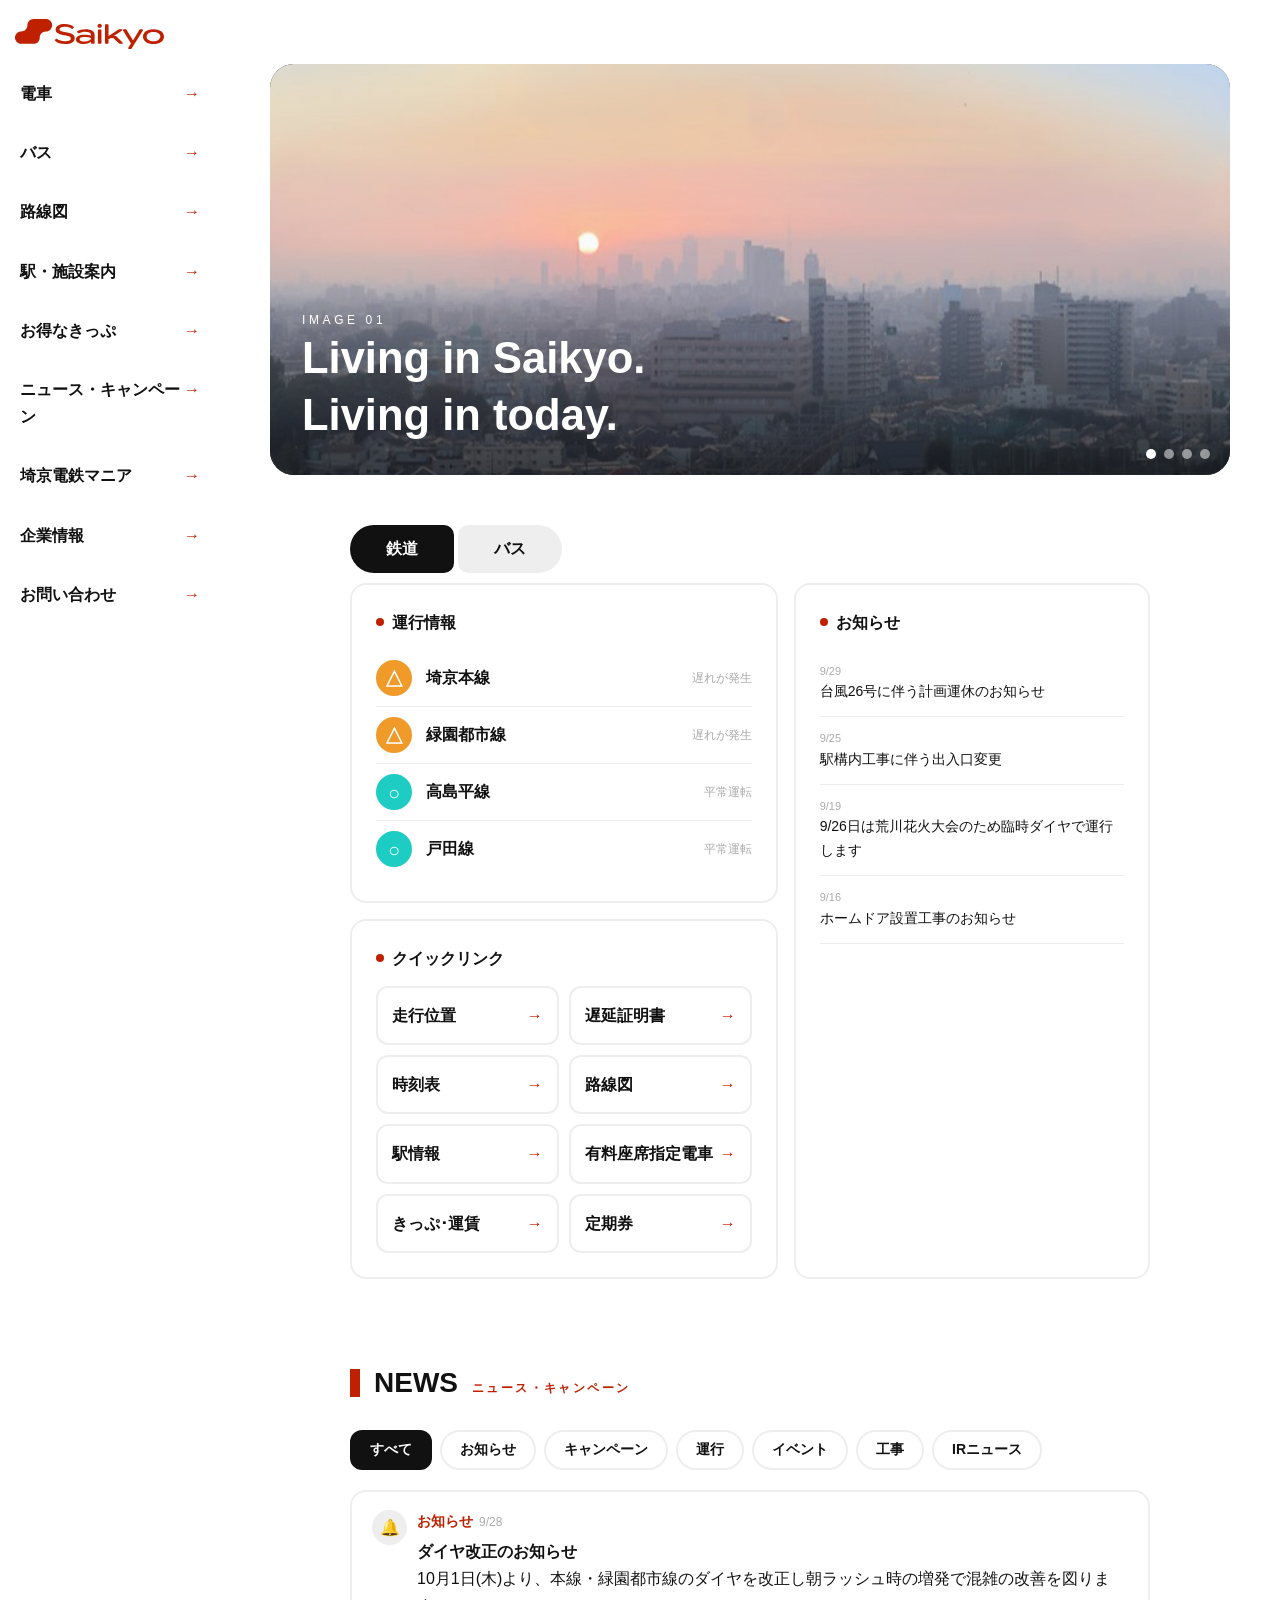
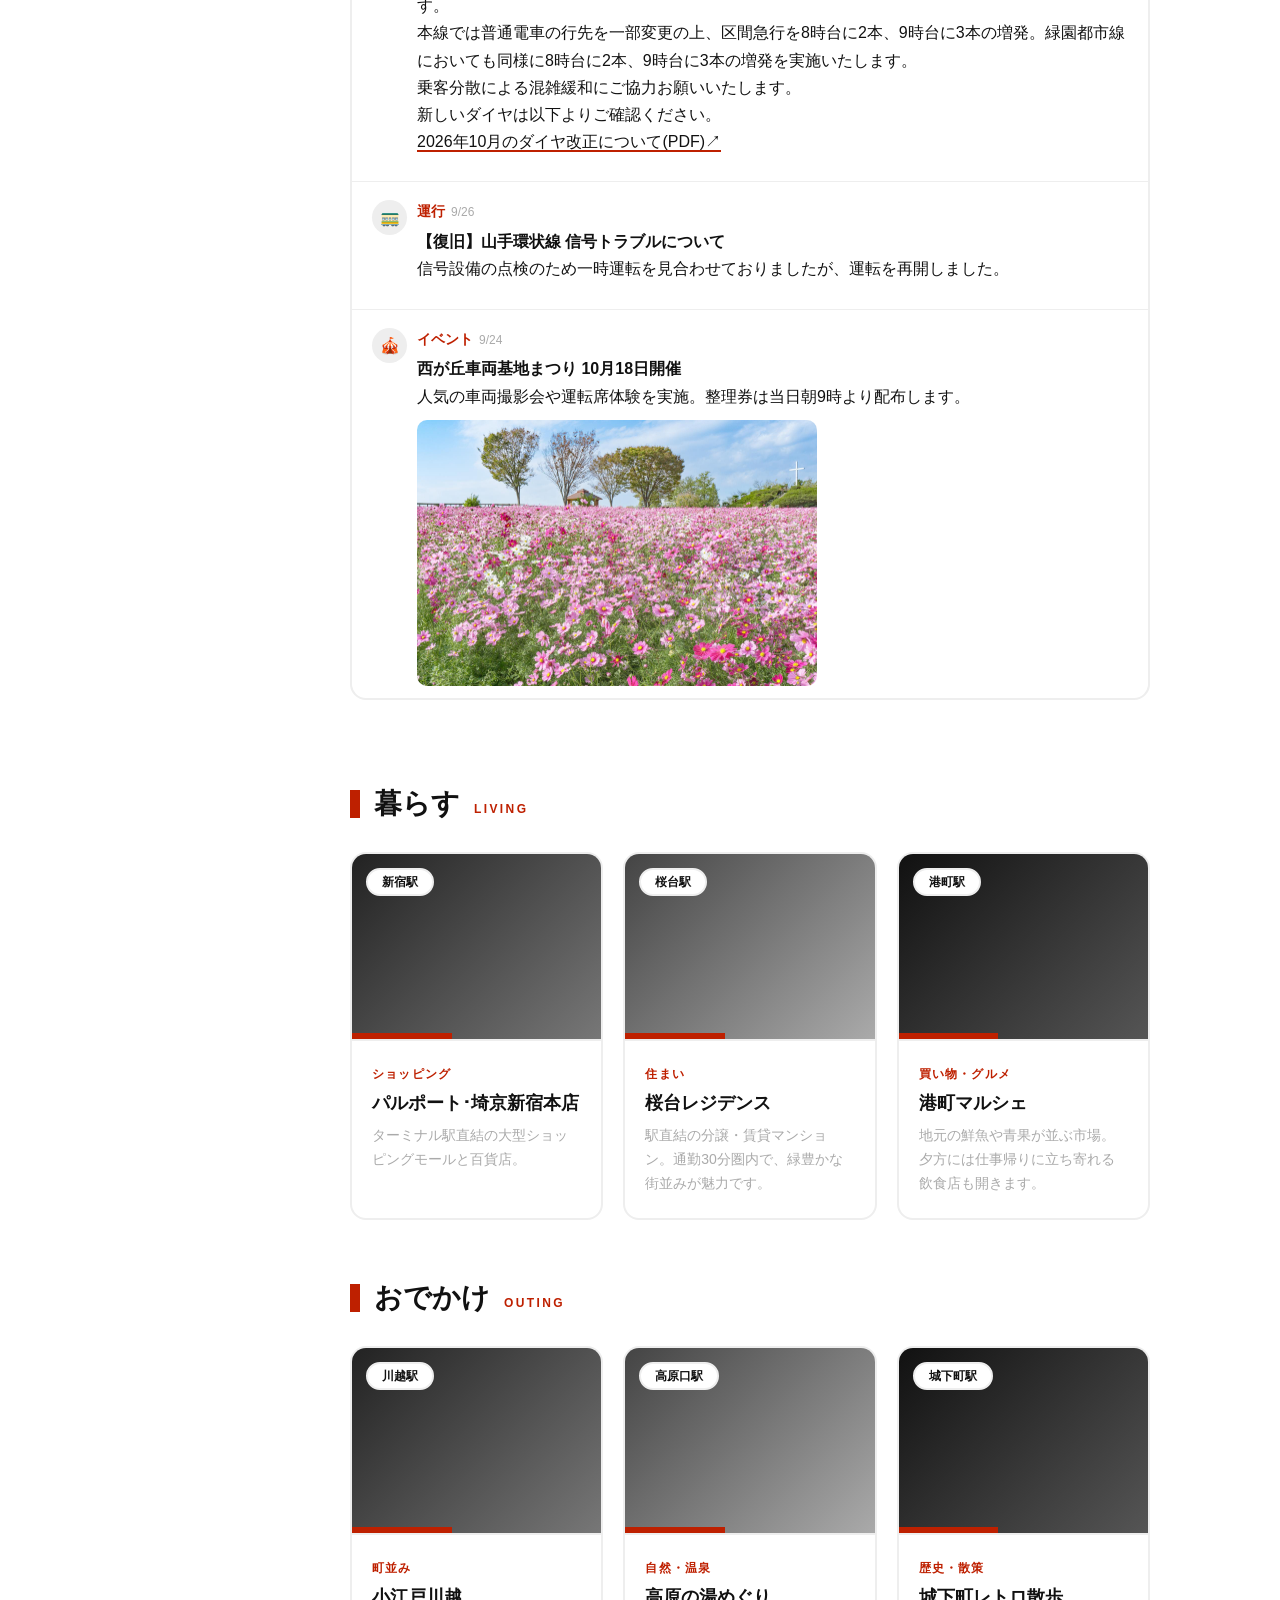
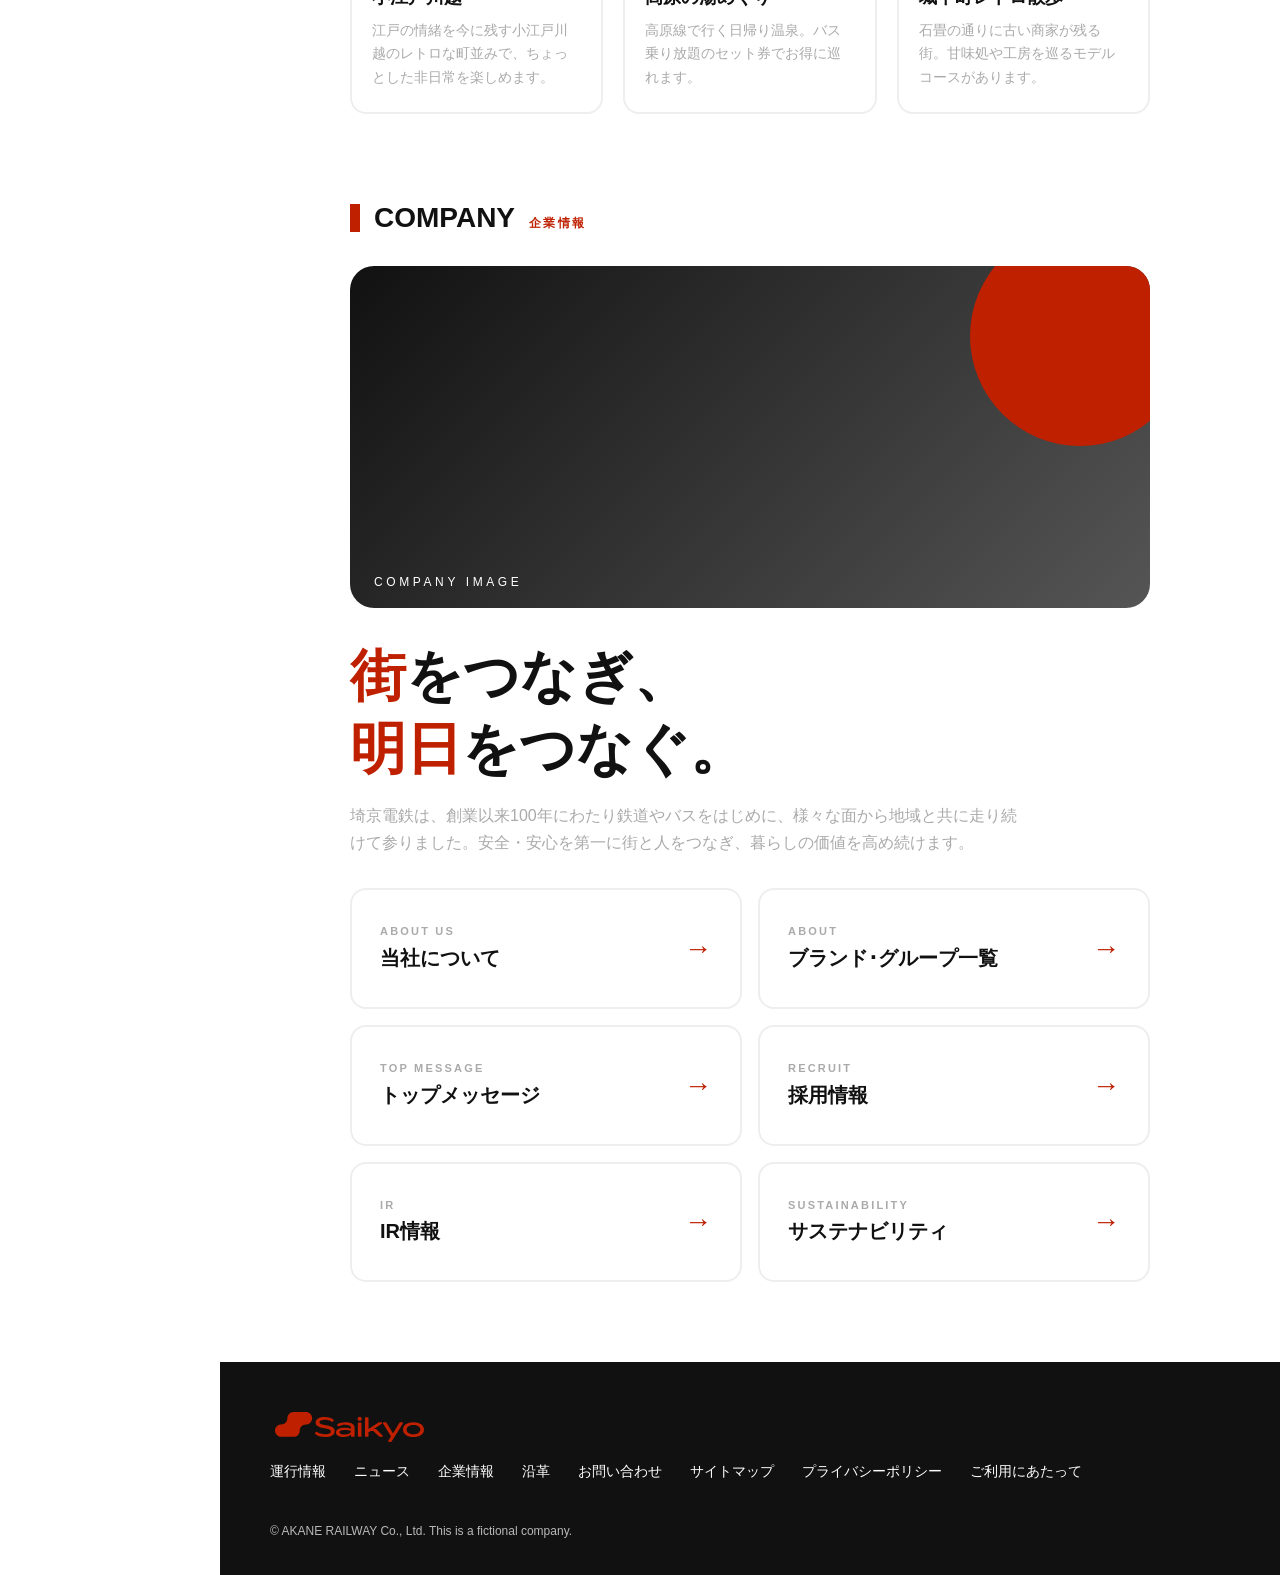
==== commit 7258d16a: "fix" ====
--- a/index.html
+++ b/index.html
@@ -9,7 +9,7 @@
     <link rel="stylesheet" href="style.css">
 </head>
 <body>
-    <main id="top">
+    <main id="top" class="index-main">
         <div class="hero" id="hero" aria-label="トップ画像">
             <div class="slide on"><img src="img/sp_topmv_morning.jpg" alt=""><em>IMAGE 01</em><b>Living in Saikyo.<br>Living in today.</b></div>
             <div class="slide"><img src="img/eb4f4307-8180-45af-a52f-f1608ca1acaf.png" alt=""><em>IMAGE 02</em><b>新型車両「A3000系」<br>デビュー</b></div>
--- a/style.css
+++ b/style.css
@@ -702,8 +702,8 @@
         --nw: 0px
     }
 
-    main {
-        padding-top: 0;
+    .index-main {
+        padding-top: 0px;
     }
 
     header {
